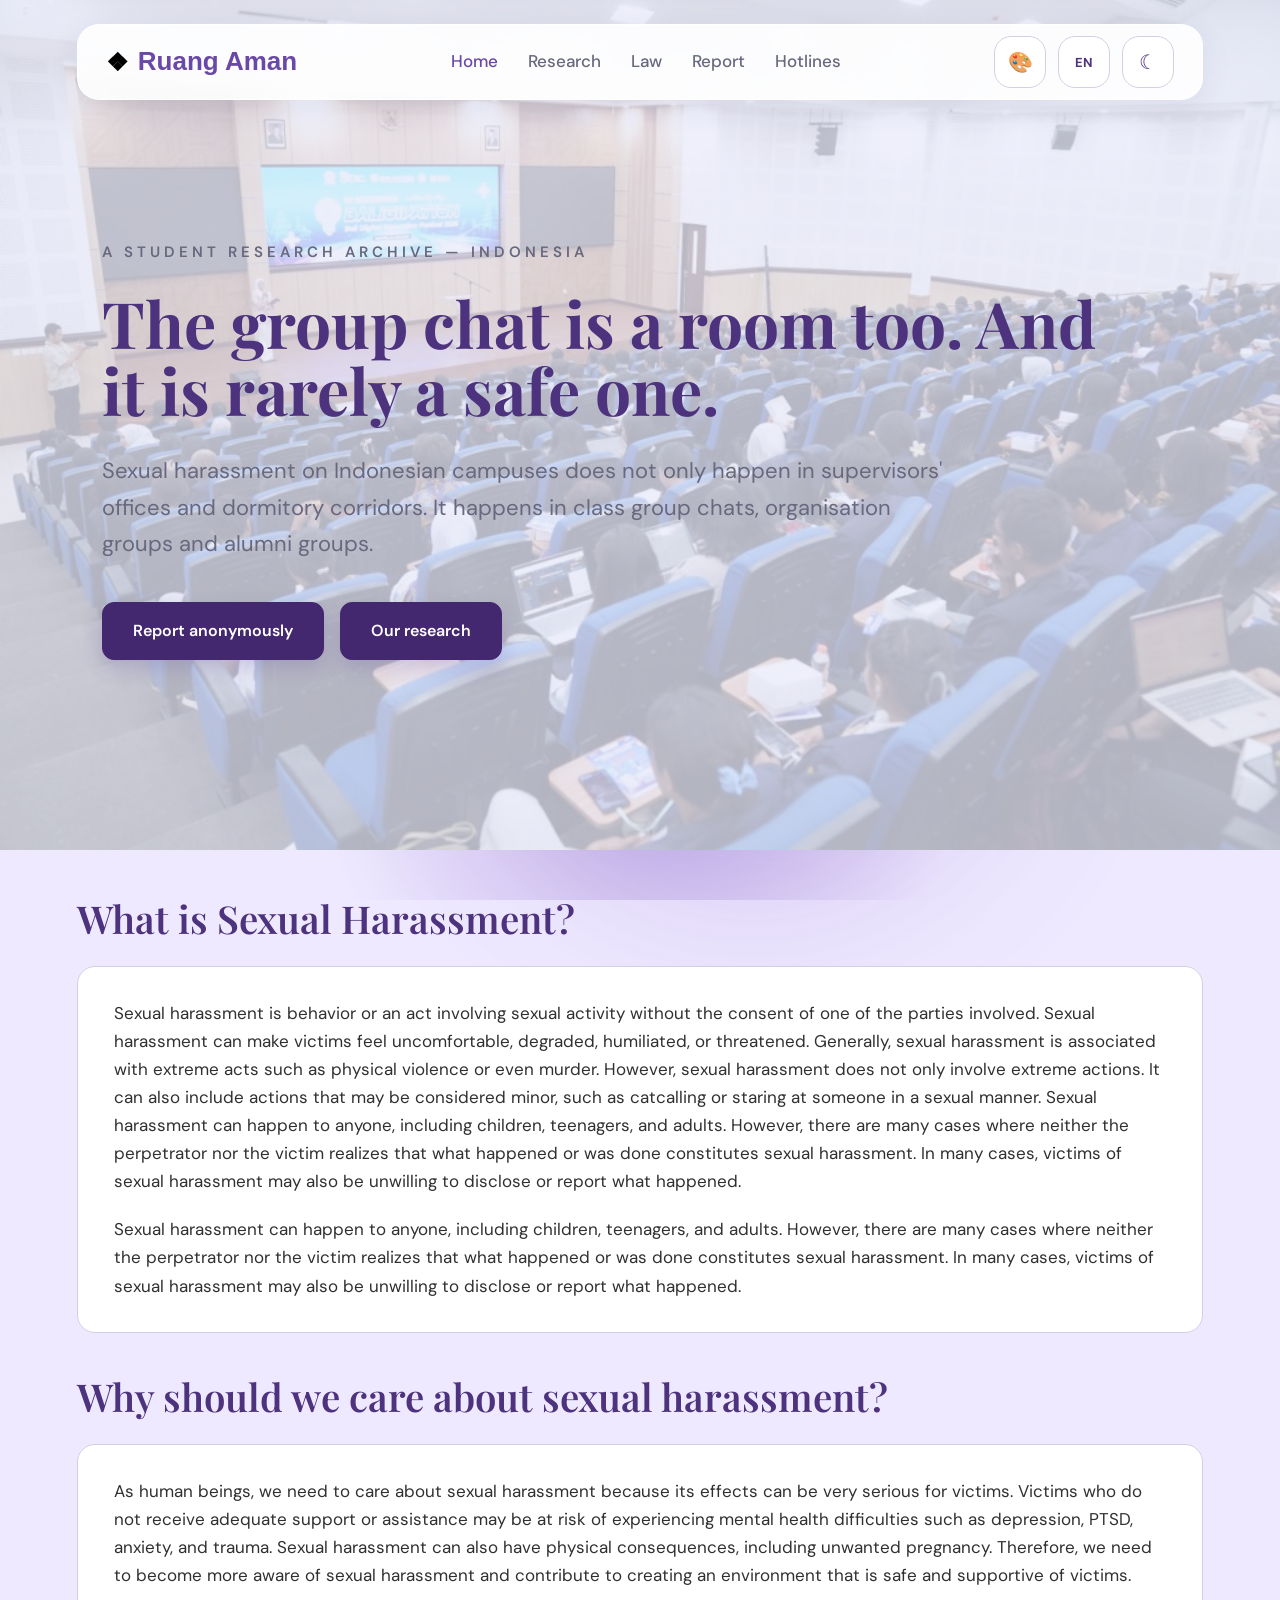
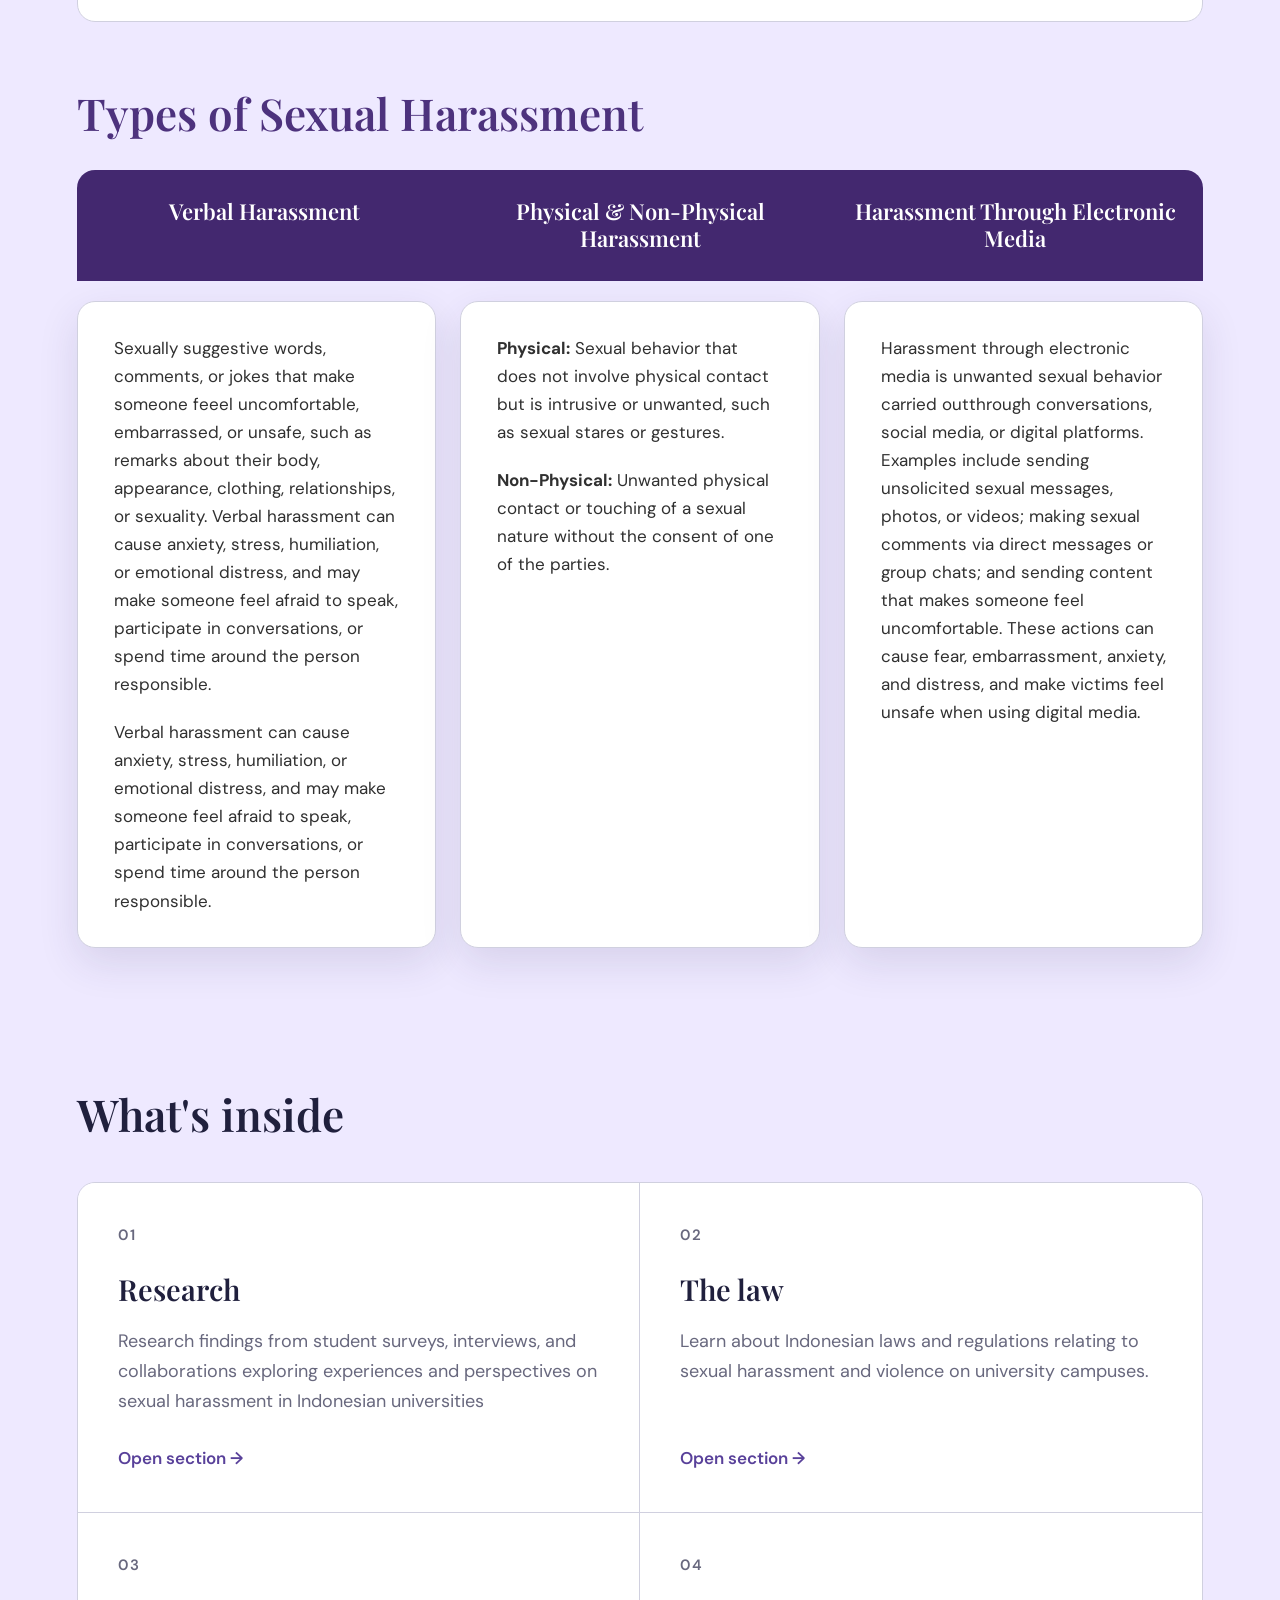
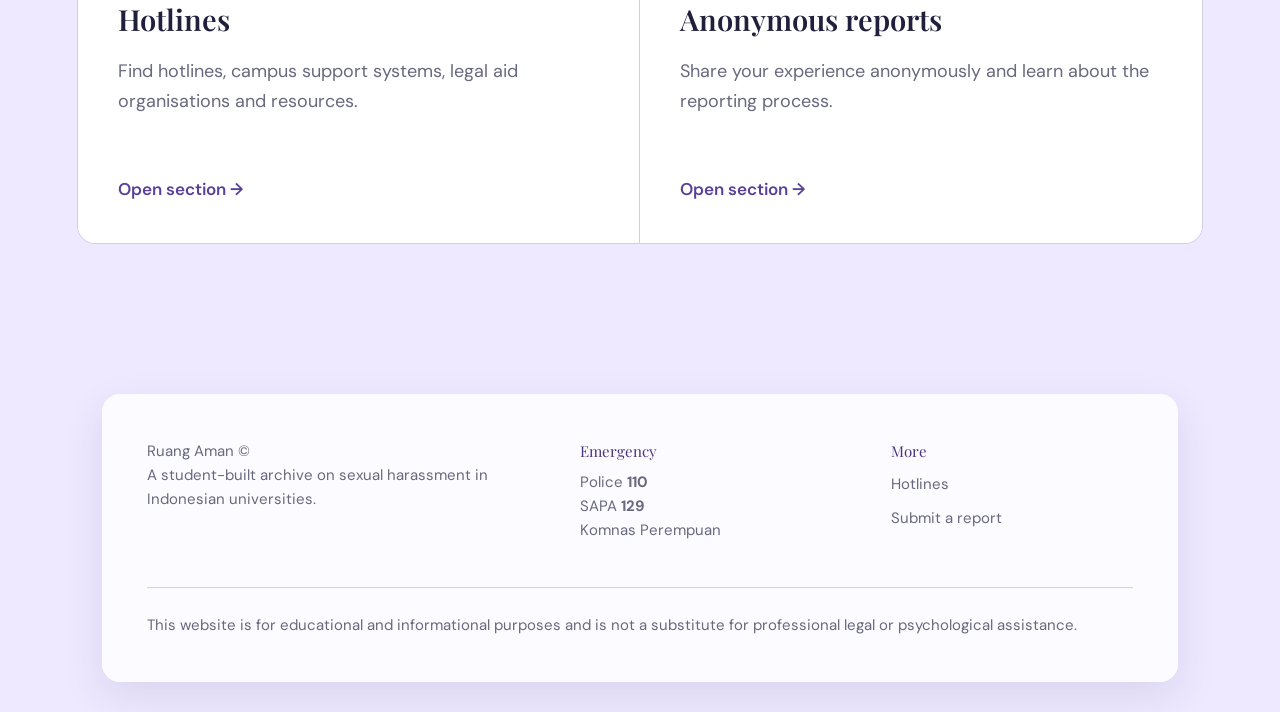
==== index.html @ 81c321ec "add hotlines, remove support, update nav and footer" ====
<!DOCTYPE html>
<html lang="en">

<head>

    <meta charset="UTF-8">

    <meta name="viewport" content="width=device-width, initial-scale=1.0">

    <title>Ruang Aman</title>


    <!-- Google Fonts -->

    <link rel="preconnect"
          href="https://fonts.googleapis.com">

    <link rel="preconnect"
          href="https://fonts.gstatic.com"
          crossorigin>

    <link
        href="https://fonts.googleapis.com/css2?family=DM+Sans:wght@400;500;600;700&family=Playfair+Display:wght@500;600;700&display=swap"
        rel="stylesheet">


    <!-- Main CSS -->

    <link rel="stylesheet" href="style.css">

</head>


<body>


    <!-- =====================================
         BACKGROUND HAZY CIRCLES
    ====================================== -->

    <div class="background-circle circle-one"></div>

    <div class="background-circle circle-two"></div>

    <div class="background-circle circle-three"></div>



    <!-- =====================================
         HEADER
    ====================================== -->

    <header class="site-header">

        <div class="navbar">


            <!-- LOGO -->

            <a href="index.html" class="logo">

                <span class="logo-icon">❖</span>

                <span>Ruang Aman</span>

            </a>



            <!-- NAVIGATION -->

          <nav class="navigation">

             <a href="index.html" class="active" data-i18n="nav.home">
              Home
              </a>

             <a href="research.html" data-i18n="nav.research">
              Research
              </a>

               <a href="law.html" data-i18n="nav.law">
              Law
             </a>

             <a href="report.html" data-i18n="nav.report">
            Report
             </a>

             <a href="hotlines.html" data-i18n="nav.hotlines">
             Hotlines
             </a>

        </nav>



            <!-- NAVIGATION BUTTONS -->

            <div class="nav-actions">


                <!-- COLOUR PALETTE -->

                <div class="palette-container">

                    <button
                        class="icon-button"
                        id="palette-toggle"
                        aria-label="Choose colour">

                        🎨

                    </button>


                    <div
                        class="palette-menu"
                        id="palette-menu">


                        <button
                            class="color-option purple"
                            data-color="purple"
                            aria-label="Purple theme">
                        </button>


                        <button
                            class="color-option green"
                            data-color="green"
                            aria-label="Green theme">
                        </button>


                        <button
                            class="color-option pink"
                            data-color="pink"
                            aria-label="Pink theme">
                        </button>


                        <button
                            class="color-option yellow"
                            data-color="yellow"
                            aria-label="Yellow theme">
                        </button>


                        <button
                            class="color-option blue"
                            data-color="blue"
                            aria-label="Blue theme">
                        </button>


                        <button
                            class="color-option peach"
                            data-color="peach"
                            aria-label="Peach theme">
                        </button>


                    </div>

                </div>

                <!-- LANGUAGE -->
<div class="language-container">

    <button
        class="icon-button"
        id="language-toggle"
        aria-label="Change language"
        title="Change language">
        EN
    </button>

    <div
        class="language-menu"
        id="language-menu">

        <button
            class="language-option"
            data-language="en">
            English
        </button>

        <button
            class="language-option"
            data-language="id">
            Bahasa Indonesia
        </button>

    </div>

</div>

                <!-- DARK MODE -->

                <button
                    class="icon-button"
                    id="theme-toggle"
                    aria-label="Toggle dark mode">

                    ☾

                </button>



                <!-- MOBILE MENU -->

                <button
                    class="icon-button mobile-menu-button"
                    id="menu-toggle"
                    aria-label="Open menu">

                    ☰

                </button>


            </div>


        </div>

    </header>



    <!-- =====================================
         MAIN CONTENT
    ====================================== -->

    <main>



        <!-- =================================
             HERO
        ================================== -->

        <section class="hero">


            <img
                src="assets/hero-hall.jpg"
                alt="University lecture hall"
                class="hero-image"
            >


            <div class="hero-overlay"></div>


            <div class="hero-content">


               <p class="eyebrow" data-i18n="hero.eyebrow">
    A student research archive — Indonesia
</p>

<h1 data-i18n="hero.title">
    The group chat is a room too.
    And it is rarely a safe one.
</h1>

<p class="hero-description" data-i18n="hero.description">
    Sexual harassment on Indonesian campuses does not
    only happen in supervisors' offices and dormitory
    corridors. It happens in class group chats,
    organisation groups and alumni groups.
</p>

<div class="hero-buttons">

    <a
        href="report.html"
        class="button button-primary"
        data-i18n="hero.report">
        Report anonymously
    </a>

    <a
        href="research.html"
        class="button button-secondary"
        data-i18n="hero.research">
        Read the research
    </a>

</div>

            </div>


        </section>



<!-- =================================
     INFO SECTION
================================== -->

<section class="info-section">

    <div class="info-block">

        <h2 data-i18n="info.title.what">What is Sexual Harassment?</h2>

        <div class="info-box">

            <p data-i18n="info.box.what">
                Sexual harassment is behavior or an act involving sexual activity without the consent of one of the parties involved. Sexual harassment can make victims feel uncomfortable, degraded, humiliated, or threatened. Generally, sexual harassment is associated with extreme acts such as physical violence or even murder. However, sexual harassment does not only involve extreme actions. It can also include actions that may be considered minor, such as catcalling or staring at someone in a sexual manner.


            </p>

            <p data-i18n="info.box.what.cont">
               Sexual harassment can happen to anyone, including children, teenagers, and adults. However, there are many cases where neither the perpetrator nor the victim realizes that what happened or was done constitutes sexual harassment. In many cases, victims of sexual harassment may also be unwilling to disclose or report what happened.

            </p>

        </div>

    </div>


    <div class="info-block">

        <h2 data-i18n="info.title.why">Why should we care about sexual harassment?</h2>

        <div class="info-box">

            <p data-i18n="info.box.why">
               As human beings, we need to care about sexual harassment because its effects can be very serious for victims. Victims who do not receive adequate support or assistance may be at risk of experiencing mental health difficulties such as depression, PTSD, anxiety, and trauma. Sexual harassment can also have physical consequences, including unwanted pregnancy. Therefore, we need to become more aware of sexual harassment and contribute to creating an environment that is safe and supportive of victims.

            </p>

        </div>

    </div>

</section>

<!-- =================================
     TYPES OF HARASSMENT
================================== -->

<section class="types-section">

    <h2 data-i18n="types.title">Types of Sexual Harassment</h2>

    <div class="types-header">
        <div class="types-header-item" data-i18n="types.verbal.title">Verbal Harassment</div>
        <div class="types-header-item" data-i18n="types.Physical & Non-physical.title">Physical &amp; Non-Physical Harassment</div>
        <div class="types-header-item" data-i18n="types.electronic.media.title">Harassment Through Electronic Media</div>
    </div>

    <div class="types-grid">

        <div class="info-box">
            <p data-i18n="types.verbal.box">
                Sexually suggestive words, comments, or jokes that make someone feel
                uncomfortable, embarrassed, or unsafe, such as remarks about their body,
                appearance, clothing, relationships, or sexuality.
            </p>
            <p data-i18n="types.verbal.box.cont">
                Verbal harassment can cause anxiety, stress, humiliation, or emotional
                distress, and may make someone feel afraid to speak, participate in
                conversations, or spend time around the person responsible.
            </p>
        </div>

        <div class="info-box">
            <p data-i18n="types.Physical & Non-Physical.box"><strong>Physical:</strong> Sexual behavior that does not involve physical contact but is intrusive or unwanted, such as sexual stares or gestures.</p>
            <p data-i18n="types.Physical & Non-Physical.box"><strong>Non-Physical:</strong> Unwanted physical contact or touching of a sexual nature without the consent of one of the parties.</p>
        </div>

        <div class="info-box">
            <p data-i18n ="types.electronic.media.box">
                Harassment through electronic media is unwanted sexual behavior carried out
                through conversations, social media, or digital platforms. Examples
                include sending unsolicited sexual messages, photos, or videos; making
                sexual comments via direct messages or group chats; and sending content
                that makes someone feel uncomfortable. These actions can cause fear,
                embarrassment, anxiety, and distress, and make victims feel unsafe when
                using digital media.
            </p>
        </div>

    </div>

</section>



<!-- =================================
     WHAT'S INSIDE
================================== -->

<section class="whats-inside">

    <h2 data-i18n="inside.title">
        What's inside
    </h2>

    <div class="inside-grid">

        <!-- CARD 01 -->
        <a href="research.html" class="inside-card">
            <span class="card-number">01</span>
            <h3 data-i18n="inside.research.title">Research</h3>
            <p data-i18n="inside.research.description">
               Research findings from student surveys, interviews, and collaborations exploring experiences and perspectives on sexual harassment in Indonesian universities
            </p>
            <span class="card-link" data-i18n="inside.open">Open section →</span>
        </a>

        <!-- CARD 02 -->
        <a href="law.html" class="inside-card">
            <span class="card-number">02</span>
            <h3 data-i18n="inside.law.title">The law</h3>
            <p data-i18n="inside.law.description">
                Learn about Indonesian laws and regulations
                relating to sexual harassment and violence
                on university campuses.
            </p>
            <span class="card-link" data-i18n="inside.open">Open section →</span>
        </a>

        <!-- CARD 03 -->
        <a href="hotlines.html" class="inside-card">
            <span class="card-number">03</span>
            <h3 data-i18n="inside.hotlines.title">Hotlines</h3>
            <p data-i18n="inside.hotlines.description">
                Find hotlines, campus support systems,
                legal aid organisations and resources.
            </p>
            <span class="card-link" data-i18n="inside.open">Open section →</span>
        </a>

        <!-- CARD 04 -->
        <a href="report.html" class="inside-card">
            <span class="card-number">04</span>
            <h3 data-i18n="inside.report.title">Anonymous reports</h3>
            <p data-i18n="inside.report.description">
                Share your experience anonymously and
                learn about the reporting process.
            </p>
            <span class="card-link" data-i18n="inside.open">Open section →</span>
        </a>

    </div>

</section>


    </main>



    <!-- =====================================
         FOOTER
    ====================================== -->

   <footer class="site-footer">

    <div class="footer-content">

        <div class="footer-about">

            <p class="footer-logo">
                Ruang Aman ©
            </p>

            <p data-i18n="footer.description">
                A student-built archive on sexual harassment
                in Indonesian universities.
            </p>

        </div>


        <div class="footer-emergency">

            <p
                class="footer-heading"
                data-i18n="footer.emergency">
                Emergency
            </p>

            <p>
                <span data-i18n="footer.police">
                    Police
                </span>
                <strong>110</strong><br>

                SAPA <strong>129</strong><br>

                Komnas Perempuan
            </p>

        </div>


        <div class="footer-links">

            <p
                class="footer-heading"
                data-i18n="footer.more">
                More
            </p>

            <a
                href="hotlines.html"
                data-i18n="footer.hotlines">
                Hotlines
            </a>

            <a
                href="report.html"
                data-i18n="footer.report">
                Submit a report
            </a>

        </div>

    </div>


    <p
        class="footer-note"
        data-i18n="footer.note">

        This website is for educational and informational
        purposes and is not a substitute for professional
        legal or psychological assistance.

    </p>

</footer>



    <!-- JAVASCRIPT -->

    <script src="script.js"></script>


</body>

</html>
---- style.css ----
/* =========================================================
   RUANG AMAN — COMPLETE WEBSITE CSS
   LIGHT / DARK MODE + LANGUAGE SWITCHER
========================================================= */


/* =========================================================
   1. RESET
========================================================= */

* {
    margin: 0;
    padding: 0;
    box-sizing: border-box;
}

html {
    scroll-behavior: smooth;
    min-height: 100%;
}

body {

    min-height: 100vh;
    margin: 0;

    font-family: "DM Sans", sans-serif;
    line-height: 1.6;

    background: var(--page-background);
    color: var(--text-color);

    overflow-x: hidden;

    transition:
        background-color 0.5s ease,
        color 0.5s ease;
}

a {

    color: inherit;
    text-decoration: none;
}

button {
    font-family: inherit;
}


/* =========================================================
   2. LIGHT THEME
========================================================= */




:root {

    --page-background: #f3efff;
    --section-background: #f6f3ff;

    --text-color: #30303a;
    --text-main: #20203d;
    --text-secondary: #68687e;

    --heading-color: #20203d;

    --accent: #6948a8;
    --accent-dark: #503680;

    --circle-color: rgba(157, 117, 230, 0.28);

    --card-background: rgba(255, 255, 255, 0.82);
    --card-border: #d5cee5;

    --navbar-background: rgba(255, 255, 255, 0.90);

    --hero-background: #e9eafa;
    --hero-overlay-rgb: 244, 244, 255;

    --input-background: rgba(255, 255, 255, 0.80);
    --input-border: #d1cfdd;

    --footer-background: rgba(255, 255, 255, 0.82);

    /* What's Inside */
       --inside-background: transparent;
    --inside-card-background: #ffffff;
    --inside-border: #d0d0df;
    --inside-heading: #20203d;
    --inside-text: #303030;
    --inside-number: #66667b;

    --type-header-bg: var(--accent-dark);
    --type-header-text: #ffffff;
}


/* =========================================================
   3. DARK THEME
========================================================= */

html.dark,
body.dark-mode {

    --page-background: #17121f;
    --section-background: #19151f;

    --text-color: #ddd7e6;
    --text-main: #f2edfa;
    --text-secondary: #b9b0c5;

    --heading-color: #f2edfa;

    --accent: #b18de8;
    --accent-dark: #8d6bc5;

    --circle-color: rgba(126, 82, 190, 0.22);

    --card-background: rgba(35, 29, 45, 0.90);
    --card-border: #40364d;

    --navbar-background: rgba(31, 26, 40, 0.94);

    --hero-background: #17121f;
    --hero-overlay-rgb: 23, 18, 31;

    --input-background: rgba(25, 20, 32, 0.90);
    --input-border: #4a4055;

    --footer-background: rgba(30, 25, 40, 0.90);

     /* What's Inside */
       --inside-background: transparent;
    --inside-card-background: #1e1927;
    --inside-border: rgba(255, 255, 255, 0.13);
    --inside-heading: #f2edfa;
    --inside-text: #c3bbcd;
    --inside-number: #a9a1b3;

    --type-header-bg: var(--accent);
    --type-header-text: #20203d;
}



/* =========================================================
   4. GLOBAL BACKGROUND
========================================================= */

body::before {

    content: "";

    position: fixed;

    inset: 0;

    width: 100vw;
    height: 100vh;

    pointer-events: none;

    z-index: -10;

    background:

        radial-gradient(
            circle at 15% 20%,
            var(--circle-color),
            transparent 30%
        ),

        radial-gradient(
            circle at 85% 25%,
            var(--circle-color),
            transparent 30%
        ),

        radial-gradient(
            circle at 50% 85%,
            var(--circle-color),
            transparent 32%
        );

    background-color: var(--page-background);

    transition:
        background-color 0.5s ease;
}




body::after {

    content: "";

    position: fixed;

    width: 520px;
    height: 520px;

    right: -180px;
    top: 15%;

    border-radius: 50%;

    background: var(--circle-color);

    filter: blur(110px);

    opacity: 0.70;

    pointer-events: none;

    z-index: -5;



    animation:
        circleMoveTwo 28s ease-in-out infinite alternate;
}




.background-circle {

    position: fixed;

    width: 480px;
    height: 480px;

    border-radius: 50%;

    background: var(--circle-color);

    filter: blur(100px);

    opacity: 0.75;

    pointer-events: none;

    z-index: -5;
}


.circle-three {

    top: 45%;
    left: 40%;

    animation:
        circleMoveThree 32s ease-in-out infinite alternate;
}


/* =========================================================
   5. BACKGROUND ANIMATIONS
========================================================= */




@keyframes circleMoveTwo {

    0% {
        transform: translate(0, 0);
    }

    25% {
        transform: translate(-180px, 120px);
    }

    50% {
        transform: translate(-350px, -80px);
    }

    75% {
        transform: translate(-150px, -250px);
    }

    100% {
        transform: translate(50px, -100px);
    }
}


@keyframes circleMoveThree {

    0% {
        transform: translate(0, 0);
    }

    25% {
        transform: translate(200px, -130px);
    }

    50% {
        transform: translate(-150px, -250px);
    }

    75% {
        transform: translate(-300px, 100px);
    }

    100% {
        transform: translate(100px, 250px);
    }
}


/* =========================================================
   6. HEADER
========================================================= */

.site-header {

    position: absolute;

    top: 0;
    left: 0;
    right: 0;

    z-index: 100;

    padding: 24px 6%;
}


/* =========================================================
   7. NAVBAR
========================================================= */

.navbar {

    width: 100%;
    max-width: 1440px;

    min-height: 76px;

    margin: 0 auto;

    padding: 0 28px;

    display: flex;
    align-items: center;
    justify-content: space-between;

    border: 1px solid rgba(255, 255, 255, 0.85);

    border-radius: 22px;

    background: var(--navbar-background);

    backdrop-filter: blur(15px);

    box-shadow:
        0 8px 30px rgba(60, 50, 100, 0.08);

    transition:
        background-color 0.5s ease,
        border-color 0.5s ease,
        box-shadow 0.5s ease;
}





/* =========================================================
   8. LOGO
========================================================= */

.logo {

    display: flex;
    align-items: center;

    gap: 10px;

    color: var(--accent);

    font-family: Arial, serif;

    font-size: 26px;
    font-weight: 700;

    transition:
        color 0.4s ease;
}



.logo-icon {

    color: #000000;
    font-family: Arial, sans-serif;

    font-size: 25px;
}

html.dark .logo-icon,
body.dark-mode .logo-icon {
    color: #ffffff;
}


/* =========================================================
   9. NAVIGATION
========================================================= */

.navigation {

    display: flex;
    align-items: center;

    gap: 30px;
}


.navigation a {

    color: var(--text-secondary);

    font-size: 17px;
    font-weight: 500;

    transition:
        color 0.2s ease;
}

.navigation a:hover,
.navigation a.active {

    color: var(--accent);
}


/* =========================================================
   10. NAVIGATION ACTIONS
========================================================= */

.nav-actions {

    display: flex;
    align-items: center;

    gap: 12px;
}


.icon-button {

    width: 52px;
    height: 52px;

    display: flex;
    align-items: center;
    justify-content: center;

    border: 1px solid var(--card-border);

    border-radius: 17px;

    background: var(--card-background);

    color: var(--heading-color);

    font-size: 20px;

    cursor: pointer;

    transition:
        background-color 0.3s ease,
        color 0.3s ease,
        border-color 0.3s ease,
        transform 0.2s ease;
}


.icon-button:hover {

    transform: translateY(-2px);
}


html.dark .icon-button,
body.dark-mode .icon-button {

    background:
        rgba(255, 255, 255, 0.08);

    color: #ffffff;

    border-color:
        rgba(255, 255, 255, 0.12);
}


/* =========================================================
   11. MOBILE MENU
========================================================= */

.mobile-menu-button {
    display: none;
}


/* =========================================================
   12. HERO
========================================================= */

.hero {

    position: relative;

    min-height: 850px;

    display: flex;
    align-items: center;

    overflow: hidden;

    padding: 150px 8% 100px;

    background: var(--hero-background);

    transition:
        background-color 0.5s ease;
}




.hero-image {

    position: absolute;

    inset: 0;

    width: 100%;
    height: 100%;

    object-fit: cover;

    z-index: 0;

    opacity: 0.23;
}




.hero-overlay {

    position: absolute;

    inset: 0;

    z-index: 1;

    background:
        linear-gradient(
            90deg,
            rgba(var(--hero-overlay-rgb), 0.97) 0%,
            rgba(var(--hero-overlay-rgb), 0.93) 35%,
            rgba(var(--hero-overlay-rgb), 0.70) 70%,
            rgba(var(--hero-overlay-rgb), 0.55) 100%
        );
}





.hero-content {

    position: relative;

    z-index: 2;

    width: 100%;
    max-width: 1250px;

    margin: 0 auto;
}





.eyebrow {

    margin-bottom: 25px;

    color: var(--text-secondary);

    font-size: 15px;
    font-weight: 600;

    letter-spacing: 4px;

    text-transform: uppercase;
}





.hero h1 {

    max-width: 1000px;

    margin: 0 0 30px;

    color: var(--heading-color);

    font-family: "Playfair Display", serif;

    font-size: clamp(55px, 5vw, 82px);

    line-height: 1.05;

    font-weight: 700;
}





.hero-description {

    max-width: 850px;

    margin-bottom: 40px;

    color: var(--text-secondary);

    font-size: 22px;

    line-height: 1.65;
}


/* =========================================================
   13. BUTTONS
========================================================= */

.hero-buttons {

    display: flex;

    gap: 16px;

    flex-wrap: wrap;
}


.button {

    display: inline-flex;

    align-items: center;
    justify-content: center;

    min-height: 58px;

    padding: 0 30px;

    border-radius: 12px;

    font-size: 16px;
    font-weight: 600;




    transition:
        transform 0.2s ease,
        box-shadow 0.2s ease,
        background-color 0.3s ease,
        color 0.3s ease,
        border-color 0.3s ease;
}


.button:hover {

    transform: translateY(-2px);
}





.button-primary {

    background: var(--accent-dark);

    color: #ffffff;

    border: 1px solid var(--accent-dark);

    box-shadow:
        0 8px 20px rgba(85, 60, 150, 0.20);
}


.button-primary:hover {

    background: var(--accent);

    color: #ffffff;
}

html.dark .button-primary,
body.dark-mode .button-primary {

    background: var(--accent-dark);

    color: #ffffff;

    border-color: var(--accent-dark);
}


html.dark .button-primary:hover,
body.dark-mode .button-primary:hover {

    background: var(--accent);

    color: #322d2d;
}



.button-secondary {

     background: var(--accent-dark);

    color: #ffffff;

    border: 1px solid var(--accent-dark);

    box-shadow:
        0 8px 20px rgba(85, 60, 150, 0.20);
}


.button-secondary:hover {

    background: var(--accent);

    color: #ffffff;
}


html.dark .button-secondary,
body.dark-mode .button-secondary {

    background: var(--accent-dark);

    color: #ffffff;

    border-color: var(--accent-dark);
}


html.dark .button-secondary:hover,
body.dark-mode .button-secondary:hover {

    background: var(--accent);

    color: #322d2d;
}


/* =========================================================
   TYPES OF HARASSMENT SECTION
========================================================= */

.types-section {
    width: 100%;
    max-width: 1585px;
    margin: 0 auto;

    padding: 20px 6% 70px;
}

.types-section h2 {
    margin: 0 0 30px;

    color: var(--heading-color);

    font-family: "Playfair Display", serif;
    font-size: 44px;
    line-height: 1.2;
    font-weight: 600;
}

.types-header {
    display: grid;
    grid-template-columns: repeat(3, 1fr);

    background: var(--type-header-bg);

    border-radius: 18px 18px 0 0;

    overflow: hidden;

    transition: background-color 0.4s ease;
}

.types-header-item {
    padding: 28px 24px;

    color: var(--type-header-text);

    font-family: "Playfair Display", serif;
    font-size: 22px;
    line-height: 1.25;
    font-weight: 600;
    text-align: center;

    transition: color 0.4s ease;
}

.types-grid {
    display: grid;
    grid-template-columns: repeat(3, 1fr);
    gap: 24px;

    margin-top: 20px;
}

.types-grid .info-box {
    box-shadow:
        0 15px 40px rgba(50, 40, 90, 0.12);
}

.types-grid .info-box p {
    text-align: left;
}


/* ---------- TYPES SECTION TABLET ---------- */

@media (max-width: 900px) {

    .types-section {
        padding: 15px 5% 55px;
    }

    .types-section h2 {
        font-size: 34px;
        margin-bottom: 22px;
    }

    .types-header-item {
        padding: 22px 16px;
        font-size: 18px;
    }
}


/* ---------- TYPES SECTION MOBILE ---------- */

@media (max-width: 650px) {

    .types-section {
        padding: 10px 6% 45px;
    }

    .types-section h2 {
        font-size: 28px;
    }

    /* Stack everything into one column */
    .types-header {
        grid-template-columns: 1fr;
        border-radius: 18px;
    }

    .types-grid {
        grid-template-columns: 1fr;
        margin-top: 16px;
        gap: 18px;
    }
}


/* =========================================================
   INFO SECTION
========================================================= */

    .info-section {
        padding: 45px 6%;
        gap: 35px;
    }

.info-block h2 {
    width: 100%;
    margin: 0 0 25px;

    color: var(--heading-color);

    font-family: "Playfair Display", serif;
    font-size: clamp(30px, 3vw, 42px);
    line-height: 1.2;
    font-weight: 600;

    text-align: left;
}

.info-block + .info-block {
    margin-top: 40px;
}

.info-box {
    background: var(--inside-card-background);

    border: 1px solid var(--inside-border);
    border-radius: 18px;

    padding: 32px 36px;
}

.info-box p {
    margin: 0 0 20px;

    color: var(--inside-text);

    font-family: "DM Sans", sans-serif;
    font-size: 17px;
    line-height: 1.65;
}

.info-box p:last-child {
    margin-bottom: 0;
}


/* ---------- INFO SECTION TABLET ---------- */

@media (max-width: 900px) {

    .info-section {
        padding: 55px 5%;
        gap: 45px;
    }

    .info-block h2 {
        font-size: 30px;
    }

    .info-block + .info-block {
    margin-top: 40px;
}

    .info-box {
        padding: 26px 28px;
    }

    .info-box p {
        font-size: 16px;
    }
}


/* ---------- INFO SECTION MOBILE ---------- */

@media (max-width: 650px) {

   .info-section {
    width: 100%;

    padding: 70px 6%;

    display: flex;
    flex-direction: column;
    gap: 55px;
}

    .info-block h2 {
        font-size: 27px;
        padding-top: 18px;
    }

    .info-block + .info-block {
    margin-top: 40px;
}
    .info-box {
        padding: 22px 24px;
        border-radius: 14px;
    }
}




/* =========================================================
   WHAT'S INSIDE SECTION
========================================================= */

.whats-inside {
    width: 100%;
    padding: 70px 6% 100px;
}



/* =========================================================
   SECTION TITLE
========================================================= */

.whats-inside h2 {
    width: 100%;
    max-width: 1585px;

    margin: 0 auto 42px;

    color: #20203d;

    font-family: "Playfair Display", serif;

    font-size: 44px;
    line-height: 1.2;
    font-weight: 600;
}


/* =========================================================
   MAIN 2 × 2 GRID
========================================================= */

.inside-grid {
    width: 100%;
    max-width: 1585px;

    margin: 0 auto;

    display: grid;

    grid-template-columns: repeat(2, 1fr);
    grid-template-rows: repeat(2, 1fr);

    overflow: hidden;

   background: transparent;

    border: 1px solid var(--inside-border);

    border-radius: 18px;

    box-shadow: none;

    transition:
        background-color 0.5s ease,
        border-color 0.5s ease;
}


/* =========================================================
   INDIVIDUAL CARDS
========================================================= */

.inside-card {
    min-height: 330px;

    padding: 40px;

    display: flex;
    flex-direction: column;
    align-items: flex-start;

   background: var(--inside-card-background);
    border-right: 1px solid var(--inside-border);
    border-bottom: 1px solid var(--inside-border);

    cursor: pointer;

    transition:
        background-color 0.3s ease,
        transform 0.25s ease;
}


/* =========================================================
   REMOVE INTERNAL BORDERS
========================================================= */

/* Right column */
.inside-card:nth-child(2),
.inside-card:nth-child(4) {
    border-right: none;
}

/* Bottom row */
.inside-card:nth-child(3),
.inside-card:nth-child(4) {
    border-bottom: none;
}


/* =========================================================
   CARD HOVER
========================================================= */

.inside-card:hover {
    background: var(--inside-card-background);
    filter: brightness(0.97);
    transform: none;
}


/* =========================================================
   CARD NUMBER
========================================================= */

.inside-card .card-number,
.inside-card .number {
    margin: 0 0 25px;

    color: #68687e;

    font-family: "DM Sans", sans-serif;

    font-size: 15px;
    font-weight: 600;

    letter-spacing: 2px;
}


/* =========================================================
   CARD TITLE
========================================================= */

.inside-card h3 {
    margin: 0 0 20px;

    color: #20203d;

    font-family: "Playfair Display", serif;

    font-size: 29px;

    line-height: 1.2;

    font-weight: 600;
}


/* =========================================================
   CARD DESCRIPTION
========================================================= */

.inside-card p {
    max-width: 850px;

    margin: 0 0 28px;

    color: #68687e;

    font-family: "DM Sans", sans-serif;

    font-size: 18px;

    line-height: 1.65;
}


/* =========================================================
   CARD LINK
========================================================= */

.inside-card a,
.inside-card .card-link {
    margin-top: auto;

    color: #59419a;

    font-family: "DM Sans", sans-serif;

    font-size: 17px;

    font-weight: 600;

    text-decoration: none;

    transition:
        color 0.2s ease,
        transform 0.2s ease;
}


.inside-card a:hover,
.inside-card .card-link:hover {
    color: #3f2d73;

    text-decoration: none;

    transform: translateX(3px);
}


/* =========================================================
   DARK MODE
========================================================= */




html.dark .whats-inside h2,
body.dark-mode .whats-inside h2 {
    color: #f2edfa;
}


html.dark .inside-grid,
body.dark-mode .inside-grid {
 
    border-color: #40364d;
}


html.dark .inside-card,
body.dark-mode .inside-card {
  
    filter: brightness(1.15);
}


html.dark .inside-card:hover,
body.dark-mode .inside-card:hover {
    background: #292231;
}


html.dark .inside-card .card-number,
html.dark .inside-card .number,
body.dark-mode .inside-card .card-number,
body.dark-mode .inside-card .number {
    color: #a9a1b3;
}


html.dark .inside-card h3,
body.dark-mode .inside-card h3 {
    color: #f2edfa;
}


html.dark .inside-card p,
body.dark-mode .inside-card p {
    color: #c3bbcd;
}


html.dark .inside-card a,
html.dark .inside-card .card-link,
body.dark-mode .inside-card a,
body.dark-mode .inside-card .card-link {
    color: #b18de8;
}


html.dark .inside-card a:hover,
html.dark .inside-card .card-link:hover,
body.dark-mode .inside-card a:hover,
body.dark-mode .inside-card .card-link:hover {
    color: #c9aff4;
}


/* =========================================================
   TABLET
========================================================= */

@media (max-width: 900px) {

    .whats-inside {
        padding: 60px 5% 80px;
    }

    .whats-inside h2 {
        font-size: 38px;

        margin-bottom: 32px;
    }

    .inside-card {
        min-height: 300px;

        padding: 32px;
    }

    .inside-card h3 {
        font-size: 26px;
    }

    .inside-card p {
        font-size: 16px;
    }
}


/* =========================================================
   MOBILE
========================================================= */

@media (max-width: 650px) {

    .whats-inside {
        padding: 50px 6% 70px;
    }

    .whats-inside h2 {
        font-size: 34px;

        margin-bottom: 25px;
    }


    /* Change from 2 × 2 to one column */
    .inside-grid {
        grid-template-columns: 1fr;

        grid-template-rows: auto;

        border-radius: 15px;
    }


    .inside-card {
        min-height: 260px;

        padding: 28px;
    }


    /* Reset borders first */
    .inside-card:nth-child(1),
    .inside-card:nth-child(2),
    .inside-card:nth-child(3),
    .inside-card:nth-child(4) {
        border-right: none;

        border-bottom: 1px solid #d0d0df;
    }


    /* Last card has no bottom border */
    .inside-card:nth-child(4) {
        border-bottom: none;
    }


    .inside-card h3 {
        font-size: 25px;
    }


    .inside-card p {
        font-size: 16px;

        line-height: 1.6;
    }


    /* Dark mobile borders */
    html.dark .inside-card,
    body.dark-mode .inside-card {
        border-color: #40364d;
    }
}
/* =========================================================
   23. FOOTER
========================================================= */

.site-footer {



    width: calc(100% - 16%);

    max-width: 1250px;

    margin: 50px auto 30px;

    padding: 45px;



    border-radius: 18px;

    background: var(--footer-background);

    color: var(--text-color);

    box-shadow:
        0 15px 40px rgba(50, 50, 90, 0.10);


}


.footer-content {

    display: grid;

    grid-template-columns:
        1.5fr 1fr 1fr;

    gap: 70px;
}


.site-footer h3,
.site-footer h4,
.site-footer .footer-heading {

    margin-bottom: 7px;

    color: var(--heading-color);

    font-family: "Playfair Display", serif;
}


.site-footer p,
.site-footer a {

    color: var(--text-secondary);

    font-size: 15px;

    line-height: 1.6;
}


.site-footer a {

    display: block;



    margin-bottom: 8px;
}


.site-footer a:hover {

    color: var(--accent);
}


.footer-links {

    display: flex;

    flex-direction: column;

    gap: 2px;
}


.footer-note {

    margin-top: 45px;

    padding-top: 25px;

    border-top: 1px solid var(--card-border);

    color: var(--text-secondary);

    font-size: 13px;

    line-height: 1.5;
}


/* =========================================================
   24. REPORT PAGE
========================================================= */

.report-page {

    min-height: 100vh;

    background: transparent;

    color: var(--text-color);
}


.report-section {

    min-height: 100vh;

    padding: 170px 6% 100px;

    background: transparent;
}


.report-container {

    max-width: 1250px;

    margin: 0 auto;

    display: grid;

    grid-template-columns:
        minmax(0, 1.55fr)
        minmax(320px, 0.85fr);

    gap: 55px;
}


/* =========================================================
   25. REPORT FORM AREA
========================================================= */

.report-form-area h1 {

    margin-bottom: 15px;

    color: var(--heading-color);

    font-family: "Playfair Display", serif;

    font-size: clamp(42px, 5vw, 65px);

    line-height: 1.05;
}


.report-introduction {

    max-width: 700px;

    margin-bottom: 35px;

    color: var(--text-secondary);

    font-size: 18px;

    line-height: 1.6;
}


/* =========================================================
   26. REPORT FORM
========================================================= */

.report-form {

    padding: 38px;

    background: var(--card-background);

    color: var(--text-color);

    border: 1px solid var(--card-border);

    border-radius: 18px;

    box-shadow:
        0 15px 45px rgba(50, 40, 90, 0.08);

    backdrop-filter: blur(12px);


}


.report-form h1,
.report-form h2,
.report-form h3,
.report-form label {

    color: var(--heading-color);
}


.report-form p {

    color: var(--text-secondary);
}


/* =========================================================
   27. FORM GROUP
========================================================= */

.form-group {

    margin-bottom: 27px;
}


.form-group > label {

    display: flex;

    align-items: center;

    gap: 8px;

    margin-bottom: 9px;

    color: var(--heading-color);

    font-size: 15px;

    font-weight: 600;
}


.required {

    color: #d22b2b;
}


.optional {

    color: var(--text-secondary);

    font-size: 11px;

    font-weight: 400;
}


/* =========================================================
   28. INPUTS
========================================================= */

.form-group input[type="text"],
.form-group input[type="date"],
.form-group select,
.form-group textarea {

    width: 100%;

    padding: 14px 15px;

    border: 1px solid var(--input-border);

    border-radius: 9px;

    outline: none;

    background: var(--input-background);

    color: var(--text-main);

    font-family: "DM Sans", sans-serif;

    font-size: 14px;


}


.form-group textarea {



    min-height: 170px;

    resize: vertical;
}


.form-group input:focus,
.form-group select:focus,
.form-group textarea:focus {

    border-color: var(--accent);

    box-shadow:
        0 0 0 3px rgba(105, 72, 168, 0.12);
}


.form-group input::placeholder,
.form-group textarea::placeholder {

    color: var(--text-secondary);
}


/* =========================================================
   29. CHARACTER COUNT
========================================================= */

.character-count {



    margin-top: 5px;

    text-align: right;

    color: var(--text-secondary);

    font-size: 11px;
}


/* =========================================================
   30. FILE UPLOAD
========================================================= */

.hidden-file {

    display: none;
}


.file-upload {

    display: flex;

    align-items: center;

    gap: 13px;

    padding: 16px;

    border: 1px dashed var(--card-border);

    border-radius: 10px;

    background: var(--input-background);

    cursor: pointer;


}


.file-upload:hover {



    border-color: var(--accent);

    background:
        color-mix(
            in srgb,
            var(--input-background) 80%,
            var(--accent) 20%
        );
}


.upload-icon {

    font-size: 25px;

    color: var(--accent);
}


.file-upload strong {

    display: block;

    color: var(--heading-color);

    font-size: 14px;
}


.file-upload small {

    display: block;

    margin-top: 3px;

    color: var(--text-secondary);

    font-size: 11px;
}


.file-name {

    margin-top: 8px;

    color: var(--accent);

    font-size: 12px;
}


/* =========================================================
   31. RADIO OPTIONS
========================================================= */

.radio-option {

    display: flex;

    align-items: flex-start;

    gap: 11px;

    margin-bottom: 15px;

    cursor: pointer;
}


.radio-option input {

    margin-top: 4px;

    accent-color: var(--accent);
}


.radio-option strong {

    display: block;

    color: var(--heading-color);

    font-size: 14px;
}


.radio-option small {

    display: block;

    max-width: 600px;

    margin-top: 3px;

    color: var(--text-secondary);

    font-size: 11px;

    line-height: 1.5;
}




.privacy-small {

    margin-top: 7px;

    color: var(--text-secondary);

    font-size: 11px;
}


/* =========================================================
   32. REPORT SUBMIT
========================================================= */

.report-submit {

    width: auto;

    padding: 14px 25px;

    border: none;

    border-radius: 9px;

    background: var(--accent-dark);

    color: #ffffff;



    font-size: 14px;

    font-weight: 600;

    cursor: pointer;

    box-shadow:
        0 7px 18px rgba(80, 55, 145, 0.18);


}


.report-submit:hover {



    background: var(--accent);

    transform: translateY(-2px);
}


.privacy-message {

    margin-top: 18px;

    color: var(--text-secondary);

    font-size: 11px;

    line-height: 1.5;
}


/* =========================================================
   33. REPORT WALL
========================================================= */

.report-wall {

    position: relative;



    padding-left: 35px;

    border-left: 1px solid var(--card-border);
}


.wall-heading {

    margin-bottom: 25px;
}


.wall-heading h2 {

    margin-bottom: 5px;

    color: var(--heading-color);

    font-family: "Playfair Display", serif;

    font-size: 25px;
}


.wall-heading h2 span {

    font-family: "DM Sans", sans-serif;

    font-size: 14px;

    font-weight: 500;
}


.wall-heading p {

    color: var(--text-secondary);

    font-size: 13px;
}




.reports-list {

    display: flex;

    flex-direction: column;

    gap: 16px;
}


/* =========================================================
   34. REPORT CARDS
========================================================= */

.report-card {

    position: relative;

    padding: 23px;

    background: var(--card-background);

    border: 1px solid var(--card-border);

    border-radius: 14px;

    box-shadow:
        0 8px 25px rgba(50, 40, 90, 0.07);

    animation:
        reportFadeIn 0.7s ease both;


}


@keyframes reportFadeIn {

    from {

        opacity: 0;

        transform:
            translateY(15px);
    }

    to {

        opacity: 1;

        transform:
            translateY(0);
    }
}


/* =========================================================
   35. DELETE BUTTON
========================================================= */

.delete-report-button {

    position: absolute;

    top: 13px;
    right: 13px;

    width: 30px;
    height: 30px;

    display: flex;

    align-items: center;
    justify-content: center;

    border: none;

    border-radius: 7px;

    background: transparent;

    color: var(--text-secondary);

    font-size: 15px;

    opacity: 0;

    cursor: pointer;


}


.report-card:hover .delete-report-button {

    opacity: 1;
}


.delete-report-button:hover {

    background: #fff0f0;

    color: #d32f2f;
}


/* =========================================================
   36. REPORT INFORMATION
========================================================= */

.report-university {

    padding-right: 35px;

    margin-bottom: 3px;

    color: var(--accent);

    font-size: 16px;

    font-weight: 700;
}


.report-city,
.report-date {

    margin-bottom: 2px;

    color: var(--text-secondary);

    font-size: 12px;
}


.report-incident {

    margin-top: 14px;

    margin-bottom: 8px;

    color: #c92b2b;

    font-size: 15px;

    font-weight: 700;
}


.report-experience {

    margin: 0;

    color: var(--text-color);

    font-size: 13px;

    line-height: 1.65;

    white-space: pre-wrap;

    overflow-wrap: anywhere;
}


/* =========================================================
   37. REPORT FILE
========================================================= */

.report-file {

    display: inline-flex;

    align-items: center;

    gap: 7px;

    margin-top: 15px;

    padding-top: 13px;

    border-top: 1px solid var(--card-border);

    color: var(--accent);

    font-size: 12px;

    font-weight: 600;
}


.wall-note {

    margin-top: 20px;

    color: var(--text-secondary);

    font-size: 11px;

    line-height: 1.5;
}


/* =========================================================
   38. DELETE MODAL
========================================================= */

.delete-modal {

    position: fixed;

    inset: 0;

    z-index: 1000;

    display: none;

    align-items: center;
    justify-content: center;

    padding: 20px;

    background: rgba(20, 18, 30, 0.55);

    backdrop-filter: blur(5px);
}


.delete-modal.show {

    display: flex;
}


.delete-modal-box {

    width: 100%;

    max-width: 420px;

    padding: 32px;

    text-align: center;

    background: var(--card-background);

    border: 1px solid var(--card-border);

    border-radius: 16px;

    box-shadow:
        0 20px 60px rgba(0, 0, 0, 0.22);


}


.delete-icon {

    width: 48px;
    height: 48px;

    margin: 0 auto 15px;

    display: flex;

    align-items: center;
    justify-content: center;

    border-radius: 50%;

    background: #fff0f0;

    font-size: 20px;
}


.delete-modal-box h2 {

    margin-bottom: 8px;

    color: var(--heading-color);

    font-family: "Playfair Display", serif;

    font-size: 25px;
}


.delete-modal-box p {

    margin-bottom: 25px;

    color: var(--text-secondary);

    font-size: 13px;

    line-height: 1.55;
}


.delete-buttons {

    display: flex;

    justify-content: center;

    gap: 10px;
}


.delete-buttons button {

    padding: 11px 19px;

    border-radius: 8px;



    font-size: 13px;

    font-weight: 600;

    cursor: pointer;
}


.cancel-delete {

    border: 1px solid var(--card-border);

    background: var(--card-background);

    color: var(--heading-color);
}


.cancel-delete:hover {

    background: var(--page-background);
}


.confirm-delete {

    border: 1px solid #d22c2c;

    background: #d22c2c;

    color: #ffffff;
}


.confirm-delete:hover {

    background: #b91f1f;
}


/* =========================================================
   39. PALETTE
========================================================= */

.palette-container,
.language-container {

    position: relative;
}





.palette-menu {

    position: absolute;

    top: 62px;
    right: 0;

    width: 190px;

    padding: 15px;

    display: grid;

    grid-template-columns:
        repeat(3, 1fr);

    gap: 10px;

    background: var(--card-background);

    border: 1px solid var(--card-border);

    border-radius: 16px;

    box-shadow:
        0 12px 35px rgba(40, 30, 70, 0.15);

    opacity: 0;

    visibility: hidden;

    transform:
        translateY(-8px);

    transition:
        opacity 0.2s ease,
        transform 0.2s ease,
        visibility 0.2s ease;

    z-index: 200;
}


.palette-menu.show {

    opacity: 1;

    visibility: visible;

    transform:
        translateY(0);
}




.color-option {

    width: 42px;
    height: 42px;

    border: 2px solid rgba(255, 255, 255, 0.8);

    border-radius: 11px;

    cursor: pointer;

    transition:
        transform 0.2s ease,
        box-shadow 0.2s ease;
}


.color-option:hover {

    transform:
        scale(1.1);

    box-shadow:
        0 4px 12px rgba(0, 0, 0, 0.15);
}




.color-option.purple {
    background: #dcd0ff;
}

.color-option.green {
    background: #cdebdc;
}

.color-option.pink {
    background: #f5d0df;
}

.color-option.yellow {
    background: #f7e8b5;
}

.color-option.blue {
    background: #cce8f4;
}

.color-option.peach {
    background: #f6d2bd;
}





/* =========================================================
   40. LANGUAGE SWITCHER
========================================================= */

.language-menu {

    position: absolute;

    top: 62px;
    right: 0;

    width: 180px;

    padding: 8px;

    display: flex;

    flex-direction: column;

    background: var(--card-background);

    border: 1px solid var(--card-border);

    border-radius: 14px;

    box-shadow:
        0 12px 35px rgba(40, 30, 70, 0.15);

    opacity: 0;

    visibility: hidden;

    transform:
        translateY(-8px);

    transition:
        opacity 0.2s ease,
        transform 0.2s ease,
        visibility 0.2s ease;

    z-index: 300;
}


.language-menu.show {

    opacity: 1;

    visibility: visible;

    transform:
        translateY(0);
}


.language-option {

    width: 100%;

    padding: 11px 13px;

    border: none;

    border-radius: 9px;

    background: transparent;

    color: var(--text-color);

    font-family: "DM Sans", sans-serif;

    font-size: 14px;

    font-weight: 500;

    text-align: left;

    cursor: pointer;

    transition:
        background-color 0.2s ease,
        color 0.2s ease;
}


.language-option:hover,
.language-option.active {

    background: var(--page-background);

    color: var(--accent);
}


.language-option.active {

    font-weight: 700;
}


#language-toggle {

    font-size: 13px;

    font-weight: 700;

    letter-spacing: 0.3px;
}


/* =========================================================
   41. TABLET
========================================================= */

@media (max-width: 900px) {

    .site-header {

        padding: 15px 4%;
    }


    .navbar {

        min-height: 65px;

        padding: 0 20px;
    }


    .navigation {

        gap: 18px;
    }


    .navigation a {

        font-size: 15px;
    }


    .hero {

        min-height: 750px;

        padding:
            130px 6% 80px;
    }


    .hero h1 {

        font-size: 55px;
    }


    .hero-description {

        font-size: 19px;
    }


    .stat-grid {

        gap: 35px;
    }


    .inside-card {

        padding: 30px;
    }


    .footer-content {

        grid-template-columns:
            1fr 1fr;
    }


    .report-section {

        padding:
            145px 5% 80px;
    }


    .report-container {

        grid-template-columns:
            1fr;

        gap: 45px;
    }


    .report-wall {

        border-left: none;

        border-top:
            1px solid var(--card-border);

        padding-left: 0;

        padding-top: 35px;
    }
}


/* =========================================================
   42. MOBILE
========================================================= */

@media (max-width: 650px) {

    .site-header {

        padding:
            12px 4%;
    }


    .navbar {

        min-height: 60px;

        border-radius: 17px;
    }


    .logo {

        font-size: 21px;
    }


    .logo span,
    .logo-icon {

        font-size: 20px;
    }


    .navigation {

        display: none;
    }


    .mobile-menu-button {

        display: flex;
    }


    .icon-button {

        width: 45px;
        height: 45px;

        border-radius: 14px;
    }


    /* HERO */

    .hero {

        min-height: 720px;

        padding:
            130px 7% 70px;
    }


    .hero h1 {

        font-size: 44px;
    }


    .hero-description {

        font-size: 17px;

        line-height: 1.55;
    }


    .hero-buttons {

        flex-direction: column;

        align-items: stretch;
    }


    .button {


        width: 100%;
    }


    /* STATISTICS */

    .statistics {

        padding:
            50px 7%;
    }


    .stat-grid {

        grid-template-columns:
            1fr;

        gap: 35px;
    }


    .stat-number {

        font-size: 48px;
    }


    /* ---------- WHAT'S INSIDE ---------- */

.whats-inside {
    padding: 55px 7% 75px;
}

.whats-inside h2 {
    font-size: 34px;
    margin-bottom: 25px;
}

.inside-grid {
    grid-template-columns: 1fr;
    border-radius: 14px;
}

.inside-card {
    min-height: auto;
    padding: 30px;
    border-right: none;
    border-bottom: 1px solid var(--inside-border);
}

/* Remove bottom border from the LAST card on mobile */
.inside-card:last-child {
    border-bottom: none;
}

    /* DELETE MODAL */

    .delete-buttons {

        flex-direction: column-reverse;
    }


    .delete-buttons button {

        width: 100%;
    }


    /* PALETTE */

    .palette-menu {

        right: -5px;

        width: 175px;
    }


    /* LANGUAGE */

    .language-menu {

        right: -40px;

        width: 165px;
    }
}


/* =========================================================
   43. ACCESSIBILITY
========================================================= */

@media (prefers-reduced-motion: reduce) {

    html {

        scroll-behavior: auto;
    }


    *,
    *::before,
    *::after {

        animation-duration: 0.01ms !important;

        animation-iteration-count: 1 !important;

        transition-duration: 0.01ms !important;
    }
}

/* =========================================
   CASE STUDIES PAGE
========================================= */

.cases-page {
    width: 100%;
    min-height: 100vh;
    color: var(--text-color);
    padding-bottom: 100px;
}


/* =========================================
   PAGE INTRO
========================================= */

.cases-intro {
    padding: 170px 4.3% 75px;
    border-bottom: 1px solid rgba(70, 67, 100, 0.18);
}

.section-label {
    font-family: Arial, sans-serif;
    font-size: 15px;
    font-weight: 700;
    letter-spacing: 0.18em;
    color: #67657a;
    margin-bottom: 38px;
}

.cases-intro h1 {
    max-width: 1300px;
    margin: 0 0 32px;

    font-family: Georgia, "Times New Roman", serif;
    font-size: clamp(40px, 4vw, 68px);
    font-weight: 500;
    line-height: 1.08;
    letter-spacing: -0.035em;
}

.cases-intro h2 {
    max-width: 1450px;
    margin: 55px 0 0;

    font-family: Georgia, "Times New Roman", serif;
    font-weight: 400 ;
    line-height: 1.08;
}

.cases-intro p {
    max-width: 1450px;
    margin: 20px 0 0;

    font-family:Georgia, "Times New Roman", serif;
    font-size: clamp(20px, 1.8vw, 29px);
    line-height: 1.55;
    color: #68677b;
}


/* =========================================
   INDIVIDUAL CASE
========================================= */

.case-study {
    padding: 48px 4.3% 70px;
    border-bottom: 1px solid rgba(70, 67, 100, 0.18);
}


/* =========================================
   UNIVERSITY + DATE
========================================= */

.case-top {
    display: flex;
    justify-content: space-between;
    align-items: center;
    gap: 30px;

    margin-bottom: 25px;
}

.case-university {
    font-family: Arial, sans-serif;
    font-size: 15px;
    font-weight: 700;
    letter-spacing: 0.17em;
    color: #69677b;
}

.case-date {
    font-family: Arial, sans-serif;
    font-size: 16px;
    color: #69677b;
    white-space: nowrap;
}


/* =========================================
   CASE TITLE
========================================= */

.case-title {
    max-width: 1250px;
    margin: 0 0 32px;

    font-family: Georgia, "Times New Roman", serif;
    font-size: clamp(40px, 4vw, 68px);
    font-weight: 500;
    line-height: 1.08;
    letter-spacing: -0.035em;
}


/* =========================================
   MAIN CASE LAYOUT
========================================= */

.case-main {
    display: grid;
    grid-template-columns: minmax(0, 1fr) 430px;
    gap: 60px;
    align-items: start;
}


/* =========================================
   CASE DESCRIPTION
========================================= */

.case-description {
    max-width: 1100px;
    margin: 0 0 55px;

    font-family: Arial, sans-serif;
    font-size: 20px;
    line-height: 1.6;
    color: #666579;
}


/* =========================================
   OUTCOME CARD
========================================= */

.case-outcome {
    background: rgba(255, 255, 255, 0.88);

    border: 1px solid rgba(83, 80, 112, 0.2);
    border-radius: 20px;

    padding: 27px 28px 30px;

    box-shadow:
        0 10px 30px rgba(50, 45, 80, 0.04);
}

.outcome-label {
    font-family: Arial, sans-serif;
    font-size: 15px;
    font-weight: 700;
    letter-spacing: 0.18em;

    color: #68667b;
    margin-bottom: 22px;
}

.case-outcome p {
    margin: 0;

    font-family: Arial, sans-serif;
    font-size: 18px;
    line-height: 1.65;
    color: #292840;
}


/* =========================================
   GROUP CHAT HIGHLIGHT
========================================= */

.case-highlight {
    border-left: 3px solid #ef7b52;

    padding: 3px 0 3px 22px;
    margin: 20px 0 50px;

    max-width: 1150px;
}

.highlight-title {
    font-family: Arial, sans-serif;
    font-size: 15px;
    font-weight: 700;
    letter-spacing: 0.17em;

    color: #68667b;

    margin-bottom: 17px;
}

.case-highlight p {
    margin: 0;

    font-family: Arial, sans-serif;
    font-size: 19px;
    line-height: 1.65;

    color: #292840;
}


/* =========================================
   CASE DETAILS
========================================= */

.case-details {
    display: grid;
    grid-template-columns: repeat(2, minmax(200px, 1fr));

    gap: 0;

    max-width: 1150px;

    border-top: 1px solid rgba(70, 67, 100, 0.18);
    border-bottom: 1px solid rgba(70, 67, 100, 0.18);

    margin-bottom: 38px;
}

.detail-item {
    display: flex;
    flex-direction: column;
    gap: 9px;

    padding: 23px 25px 23px 0;
}

.detail-item:nth-child(even) {
    padding-left: 25px;
    border-left: 1px solid rgba(70, 67, 100, 0.18);
}

.detail-item:nth-child(n + 3) {
    border-top: 1px solid rgba(70, 67, 100, 0.18);
}

.detail-label {
    font-family: Arial, sans-serif;
    font-size: 12px;
    font-weight: 700;
    letter-spacing: 0.15em;

    color: #777488;
}

.detail-value {
    font-family: Arial, sans-serif;
    font-size: 17px;
    line-height: 1.45;

    color: #292840;
}


/* =========================================
   SOURCES
========================================= */

.case-sources {
    display: flex;
    flex-wrap: wrap;
    align-items: center;
    gap: 15px 35px;
}

.sources-title {
    width: 100%;

    font-family: Arial, sans-serif;
    font-size: 13px;
    font-weight: 700;
    letter-spacing: 0.17em;

    color: #68667b;
    margin-bottom: 2px;
}

.case-sources a {
    font-family: Arial, sans-serif;
    font-size: 17px;

    color: #5a459d;
    text-decoration: none;

    border-bottom: 1px solid #5a459d;

    padding-bottom: 3px;

    transition: opacity 0.2s ease;
}

.case-sources a:hover {
    opacity: 0.65;
}




/* =========================================
   LAW PAGE
========================================= */

.law-page {
    width: 100%;
    color: var(--text-color);
    padding-bottom: 0;
}


/* =========================================
   PAGE INTRO
========================================= */

.law-intro {
    padding: 230px 4.3% 75px;
    border-bottom: 1px solid rgba(70, 67, 100, 0.18);
}

/* LAW ARTICLES — reduce gap after introduction */
.law-articles .cases-intro {
    padding: 45px 4.3% 35px;
}

.section-label {
    font-family: Arial, sans-serif;
    font-size: 15px;
    font-weight: 700;
    letter-spacing: 0.18em;
    color: #67657a;
    margin-bottom: 38px;
}

.law-intro h1 {
    max-width: 1300px;
    margin: 0 0 32px;

    font-family: Georgia, "Times New Roman", serif;
    font-size: clamp(40px, 4vw, 68px);
    font-weight: 500;
    line-height: 1.08;
    letter-spacing: -0.035em;
}

.law-intro h2 {
    max-width: 1450px;
    margin-top: 35px;

    font-family: Georgia, "Times New Roman", serif;
    font-weight: 400 ;
    line-height: 1.08;
}

.law-intro p {
    max-width: 1450px;
    margin: 20px 0 0;

    font-family:Georgia, "Times New Roman", serif;
    font-size: clamp(20px, 1.8vw, 29px);
    line-height: 1.55;
    color: #68677b;
}




/* =========================================
   TABLET
========================================= */

@media (max-width: 1000px) {

    .case-main {
        grid-template-columns: 1fr;
        gap: 40px;
    }

    .case-outcome {
        max-width: 650px;
    }

    .cases-intro h1 {
        font-size: clamp(52px, 8vw, 80px);
    }

}


/* =========================================
   MOBILE
========================================= */

@media (max-width: 650px) {

    .cases-intro {
        padding: 145px 6% 55px;
    }

    .section-label {
        font-size: 12px;
        margin-bottom: 25px;
    }

    .cases-intro h1 {
        font-size: 39px;
        line-height: 1.08;
        margin-bottom: 25px;
    }

    .cases-intro p {
        font-size: 18px;
        margin-top: 35px;
    }

    .case-study {
        padding: 38px 6% 55px;
    }

    .case-top {
        align-items: flex-start;
        flex-direction: column;
        gap: 10px;
    }

    .case-university {
        font-size: 12px;
    }

    .case-date {
        font-size: 14px;
    }

    .case-title {
        font-size: 39px;
        margin-bottom: 25px;
    }

    .case-description {
        font-size: 17px;
        margin-bottom: 40px;
    }

    .case-highlight {
        padding-left: 16px;
        margin-bottom: 40px;
    }

    .case-highlight p {
        font-size: 17px;
    }

    .case-details {
        grid-template-columns: 1fr;
    }

    .detail-item {
        padding: 20px 0;
    }

    .detail-item:nth-child(even) {
        padding-left: 0;
        border-left: none;
    }

    .detail-item:nth-child(n + 2) {
        border-top: 1px solid rgba(70, 67, 100, 0.18);
    }

    .case-outcome {
        padding: 23px;
    }

    .case-sources {
        flex-direction: column;
        align-items: flex-start;
        gap: 14px;
    }

    .sources-title {
        margin-bottom: 5px;
    }

}

/* FIX: Remove excessive gap before Law content */
.law-section,
.law-content,
.law-intro,
.law-articles {
    margin-top: 0 !important;
    padding-top: 0 !important;
    min-height: auto !important;
}

/* LAW PAGE - REMOVE LARGE GAP */
.page-hero + section {
    margin-top: 0 !important;
    padding-top: 40px !important;
    min-height: auto !important;
}

/* =========================================
   LAW SECTION TITLE
========================================= */

.law-section-title {
    padding: 45px 4.3% 35px;
}

.law-section-title h2 {
    margin: 0 0 12px;

    font-family: Georgia, "Times New Roman", serif;
    font-size: clamp(38px, 3.5vw, 56px);
    font-weight: 500;
    line-height: 1.1;
    letter-spacing: -0.03em;
}

.law-subtitle {
    font-family: Georgia, "Times New Roman", serif;
    font-size: clamp(22px, 2vw, 30px);
    font-weight: 400;
    line-height: 1.2;
    color: #67657a;
}

/* FIX LAW PAGE — KEEP HERO CONTENT BELOW NAVBAR */

.law-intro {
    position: relative;
    padding-top: 120px !important;
    z-index: 1;
}

.site-header {
    z-index: 1000;
}
/* =========================================================
   LAW PAGE — THEME TEXT COLORS
   Layout stays completely unchanged
========================================================= */


/* =========================================================
   1. NORMAL ARTICLE TEXT
   Light mode = dark grey
========================================================= */

.case-university,
.case-description {
    color: #303030;
}


/* =========================================================
   2. DARK MODE ARTICLE TEXT
   Article label + description = WHITE
========================================================= */

html.dark .case-university,
body.dark-mode .case-university,
html.dark .case-description,
body.dark-mode .case-description {
    color: #cccbcb;
}


/* =========================================================
   3. SOURCES BOX
   SOURCE TEXT MUST ALWAYS STAY DARK
========================================================= */

.case-outcome p {
    color: #303030 !important;
}


/* SOURCES heading also stays dark */

.case-outcome .outcome-label {
    color: #303030 !important;
}


/* =========================================================
   4. ARTICLE TITLES
   Example:
   "Physical Sexual Harassment"
   "Electronic-Based Sexual Violence (KSBE)"
   "Victims' Rights"

   USE THE SAME ACCENT COLOR SYSTEM AS THE FRONT PAGE
========================================================= */

/* LIGHT MODE */

.case-title {
    color: var(--accent-dark);
}


/* DARK MODE */

html.dark .case-title,
body.dark-mode .case-title {
    color: var(--accent);
}


/* =========================================================
   5. LAW SECTION TITLE
   "Articles Regarding Sexual Harassment"
========================================================= */

.law-articles .cases-intro h2 {
    color: var(--accent-dark);
}


/* DARK MODE */

html.dark .law-articles .cases-intro h2,
body.dark-mode .law-articles .cases-intro h2 {
    color: var(--accent);
}


/* =========================================================
   6. SECTION LABEL
   "UU TPKS — Law No. 12 of 2022"
========================================================= */

.law-articles .cases-intro .section-label {
    color: #303030;
}


/* DARK MODE */

html.dark .law-articles .cases-intro .section-label,
body.dark-mode .law-articles .cases-intro .section-label {
    color: #cccbcb;
}

.law-articles h1 {
    color: var(--accent-dark);
}


/* DARK MODE */

html.dark .law-articles h1,
body.dark-mode .law-articles h1 {
    color: var(--accent);
}


/* =========================================================
   7. LAW PAGE MAIN TITLE
   "Laws and regulations surrounding..."
========================================================= */

.law-intro h1 {
    color: var(--accent-dark);
}


/* DARK MODE */

html.dark .law-intro h1,
body.dark-mode .law-intro h1 {
    color: var(--accent);
}


/* =========================================================
   8. LAW PAGE SUBTITLE
   "To what extent do Indonesian laws..."
========================================================= */

.law-intro h2 {
    color:  #303030;
}


/* DARK MODE */

html.dark .law-intro h2,
body.dark-mode .law-intro h2 {
    color: #cccbcb;
}

/* =========================================================
   RESEARCH PAGE
========================================================= */

.research-page {
    width: 100%;
    min-height: 100vh;
    padding-bottom: 40px;
}


/* =========================================================
   RESEARCH INTRO
========================================================= */

.research-intro {
    padding: 170px 4.3% 70px;
}


/* Main "Our Research Method" title */

.research-intro h1 {
    margin: 30px 0 0;
    max-width: 1200px;

    font-family: "Playfair Display", serif;
    font-size: clamp(48px, 5vw, 76px);
    line-height: 1.05;
    font-weight: 600;

    color: var(--heading-color);
}


/* =========================================================
   SURVEY INTRO
========================================================= */

.research-survey {
    margin-top: 70px;
    max-width: 1150px;
}


/* "Survey" */

.research-survey h2 {
    margin: 0 0 18px;

    font-family: "Playfair Display", serif;
    font-size: clamp(30px, 3vw, 44px);
    line-height: 1.1;
    font-weight: 600;

    color: var(--accent);
}


/* Survey description */

.research-survey p {
    margin: 0;
    max-width: 1150px;

    font-family: "DM Sans", sans-serif;
    font-size: clamp(17px, 1.5vw, 22px);
    line-height: 1.65;
    font-weight: 400;

    color: var(--text-color);
}


/* =========================================================
   UNIVERSITY RESPONSES
========================================================= */

.research-universities {
    padding: 20px 4.3% 80px;
}


/* University Responses title */

.university-responses {
    margin: 0 0 30px;

    font-family: "DM Sans", sans-serif;
    font-size: clamp(25px, 2.4vw, 36px);
    line-height: 1.2;
    font-weight: 700;
    letter-spacing: 0.02em;

    color: var(--accent);
}


/* =========================================================
   UNIVERSITY LOGOS
========================================================= */

.university-logos {
    display: grid;
    grid-template-columns: repeat(4, 110px);
    gap: 45px;

    width: fit-content;
    padding: 35px 45px;

    background: var(--card-background);
    border: 1px solid var(--border-color);
    border-radius: 28px;

    box-shadow: 0 12px 35px rgba(0, 0, 0, 0.08);
}


.university-logos img {
    width: 110px;
    height: 110px;

    object-fit: contain;

    background: white;
    border-radius: 50%;
    padding: 15px;

    box-sizing: border-box;
}


/* Description under university logos */

.university-description {
    margin: 22px 0 0;

    font-family: "DM Sans", sans-serif;
    font-size: 17px;
    line-height: 1.6;

    color: var(--text-color);
}


/* =========================================================
   INDIVIDUAL QUESTIONS
========================================================= */

.research-question {
    width: 91.4%;
    margin: 0 auto;

    display: grid;
    grid-template-columns: minmax(0, 0.9fr) minmax(0, 1.1fr);
    gap: 70px;

    align-items: center;

    padding: 70px 0;
}


/* =========================================================
   QUESTION ORDER
========================================================= */


/* IMAGE ON RIGHT */

.question-right {
    grid-template-areas:
        "text visual";
}


/* IMAGE ON LEFT */

.question-left {
    grid-template-areas:
        "visual text";
}


/* Assign areas */

.question-text {
    grid-area: text;
}

.question-visual {
    grid-area: visual;
}


/* =========================================================
   QUESTION TEXT
========================================================= */

.question-number {
    margin-bottom: 15px;

    font-family: "DM Sans", sans-serif;
    font-size: clamp(22px, 2vw, 30px);
    line-height: 1.2;
    font-weight: 700;
    letter-spacing: 0.02em;

    color: var(--accent);
}


/* Actual survey question */

.question-title {
    margin: 0 0 30px;

    font-family: "Times New Roman", Times, serif;
    font-size: clamp(24px, 2.3vw, 36px);
    line-height: 1.3;
    font-weight: 400;

    color: var(--accent);
}


/* =========================================================
   ANALYSIS / OBSERVATION
========================================================= */

.question-analysis {
    margin: 0;

    font-family: "Times New Roman", Times, serif;
    font-size: clamp(17px, 1.45vw, 21px);
    line-height: 1.65;
    font-weight: 400;

    color: var(--text-color);
    text-align: justify;
}


/* =========================================================
   QUESTION IMAGE
========================================================= */

.question-image {
    width: 100%;

    overflow: hidden;

    background: var(--card-background);

    border: 1px solid var(--border-color);
    border-radius: 28px;

    box-shadow:
        0 15px 40px rgba(0, 0, 0, 0.12);

    transition:
        transform 0.25s ease,
        box-shadow 0.25s ease;
}


.question-image:hover {
    transform: translateY(-3px);

    box-shadow:
        0 20px 50px rgba(0, 0, 0, 0.16);
}


.question-image img {
    display: block;

    width: 100%;
    height: auto;

    object-fit: contain;
}


/* =========================================================
   TEXT UNDER IMAGE
========================================================= */

.question-image-description {
    margin: 20px 0 0;

    font-family: "Times New Roman", Times, serif;
    font-size: clamp(16px, 1.35vw, 20px);
    line-height: 1.5;
    font-weight: 400;

    color: var(--text-color);
}


/* Image on RIGHT → description aligns RIGHT */

.question-right .question-image-description {
    text-align: justify;
}


/* Image on LEFT → description aligns LEFT */

.question-left .question-image-description {
    text-align: justify;
}


/* =========================================================
   QUESTION TEXT ALIGNMENT
========================================================= */


/* Image on right → question text stays left */

.question-right .question-text {
    text-align: justify;
}


/* Image on left → question text stays right */

.question-left .question-text {
    text-align: justify;
}


/* =========================================================
   DIVIDER BETWEEN QUESTIONS
========================================================= */

.research-divider {
    width: 91.4%;
    height: 1px;

    margin: 0 auto;

    background: var(--accent);

    opacity: 0.35;
}


/* =========================================================
   DARK MODE
========================================================= */

/*
   Paragraphs and normal question text switch automatically
   because they use var(--text-color).

   The question labels and Survey / University Responses
   continue using --accent, meaning they follow whatever
   accent color your theme is currently using.
*/

html.dark .research-survey p,
body.dark-mode .research-survey p,

html.dark .university-description,
body.dark-mode .university-description,

html.dark .question-analysis,
body.dark-mode .question-analysis,

html.dark .question-image-description,
body.dark-mode .question-image-description {

    color: #ffffff;
}


/* =========================================================
   MOBILE
========================================================= */

@media (max-width: 900px) {

    .research-intro {
        padding: 130px 6% 60px;
    }


    .research-survey {
        margin-top: 50px;
    }


    .research-universities {
        padding: 20px 6% 60px;
    }


    .university-logos {
        grid-template-columns: repeat(2, 1fr);
        gap: 18px;
        padding: 22px;
    }


    .research-question {
        width: 88%;
        grid-template-columns: 1fr;
        gap: 40px;

        padding: 55px 0;
    }


    .question-right,
    .question-left {
        grid-template-areas:
            "text"
            "visual";
    }


    .research-divider {
        width: 88%;
    }

}


/* =========================================================
   SMALL PHONES
========================================================= */

@media (max-width: 550px) {

    .research-intro {
        padding: 110px 6% 50px;
    }


    .university-logos {
        grid-template-columns: 1fr 1fr;
    }


    .university-logos img {
        height: 90px;
    }


    .research-question {
        width: 88%;
    }


    .question-image {
        border-radius: 20px;
    }

}

/* =========================================
   INTERVIEW -- HOPE HELPS UI
========================================= */

.hope-interview-section {
    width: 100%;
    padding: 130px 4.3% 120px;
    color: var(--text-color);
}


/* =========================================
   INTERVIEW HEADER
========================================= */

.hope-interview-header {
    max-width: 900px;
    margin-bottom: 65px;
}

.hope-interview-header .section-label,
.hope-questions-header .section-label {
    color: var(--accent);
    font-size: 0.75rem;
    font-weight: 700;
    letter-spacing: 0.14em;
    margin-bottom: 14px;
}

.hope-interview-header h2,
.hope-questions-header h2 {
    font-size: clamp(2rem, 4vw, 3.2rem);
    line-height: 1.1;
    margin: 0 0 18px;
    color: var(--text-color);
}

.hope-interview-subtitle {
    max-width: 650px;
    font-size: 1rem;
    line-height: 1.7;
    opacity: 0.7;
    margin: 0;
}


/* =========================================
   VIDEO + DESCRIPTION
========================================= */

.hope-interview-feature {
    display: grid;
    grid-template-columns: minmax(0, 1.55fr) minmax(320px, 0.9fr);
    gap: 55px;
    align-items: start;
    margin-bottom: 120px;
}


/* =========================================
   VIDEO
========================================= */

.hope-video-container {
    width: 100%;
    background: #000;
    overflow: hidden;
    aspect-ratio: 16 / 9;
}

.hope-video-container video {
    width: 100%;
    height: 100%;
    display: block;
    object-fit: contain;
    background: #000;
}


/* =========================================
   DESCRIPTION
========================================= */

.hope-interview-description {
    padding-top: 5px;
    color: var(--text-color);
    text-align: justify;
}

.hope-description-label {
    color: var(--accent);
    font-size: 0.72rem;
    font-weight: 700;
    letter-spacing: 0.13em;
    margin: 0 0 18px;
}

.hope-interview-description h3 {
    font-size: 1.7rem;
    line-height: 1.2;
    margin: 0 0 25px;
    color: var(--text-color);
}

.hope-interview-description p:not(.hope-description-label) {
    font-size: 0.95rem;
    line-height: 1.8;
    margin: 0 0 18px;
}


/* =========================================
   INSTAGRAM LINK
========================================= */

.hope-instagram-link {
    display: inline-flex;
    align-items: center;
    gap: 10px;
    margin-top: 18px;
    padding-bottom: 6px;

    color: var(--text-color);
    text-decoration: none;

    font-size: 0.9rem;
    font-weight: 600;

    border-bottom: 1px solid var(--text-color);

    transition: 
        color 0.25s ease,
        border-color 0.25s ease,
        gap 0.25s ease;
}

.hope-instagram-link span {
    font-size: 1rem;
    transition: transform 0.25s ease;
}

.hope-instagram-link:hover {
    color: var(--accent);
    border-color: var(--accent);
    gap: 14px;
}

.hope-instagram-link:hover span {
    transform: translate(2px, -2px);
}


/* =========================================
   QUESTIONS SECTION
========================================= */

.hope-interview-questions {
    width: 100%;
    max-width: 1000px;
    margin-top: 30px;
}

.hope-questions-header {
    margin-bottom: 65px;
}


/* =========================================
   QUESTION + ANSWER
========================================= */

.hope-question-item {
    padding: 0 0 50px;
    margin-bottom: 50px;
    border-bottom: 1px solid rgba(70, 67, 100, 0.18);
}

.hope-question {
    color: var(--accent);
    font-size: 1.15rem;
    line-height: 1.55;
    font-weight: 700;

    margin: 0 0 20px;
}

.hope-answer {
    color: var(--text-color);
    font-size: 0.98rem;
    line-height: 1.85;

    margin: 0;
    max-width: 900px;

    text-align: justify;
}


/* =========================================
   DARK MODE
========================================= */

body.dark-mode .hope-interview-description,
body.dark-mode .hope-interview-description h3,
body.dark-mode .hope-interview-header h2,
body.dark-mode .hope-questions-header h2,
body.dark-mode .hope-answer {
    color: #000;
}

body.dark-mode .hope-interview-section {
    background: #fff;
}

body.dark-mode .hope-question-item {
    border-bottom-color: rgba(0, 0, 0, 0.15);
}

body.dark-mode .hope-instagram-link {
    color: #000;
    border-color: #000;
}

body.dark-mode .hope-instagram-link:hover {
    color: var(--accent);
    border-color: var(--accent);
}


/* =========================================
   RESPONSIVE
========================================= */

@media (max-width: 900px) {

    .hope-interview-feature {
        grid-template-columns: 1fr;
        gap: 45px;
    }

    .hope-interview-description {
        max-width: 750px;
    }

}


@media (max-width: 600px) {

    .hope-interview-section {
        padding: 90px 5% 80px;
    }

    .hope-interview-header {
        margin-bottom: 45px;
    }

    .hope-interview-feature {
        margin-bottom: 85px;
    }

    .hope-video-container {
        aspect-ratio: 16 / 9;
    }

    .hope-interview-description h3 {
        font-size: 1.45rem;
    }

    .hope-question {
        font-size: 1.05rem;
    }

    .hope-answer {
        font-size: 0.93rem;
    }

}
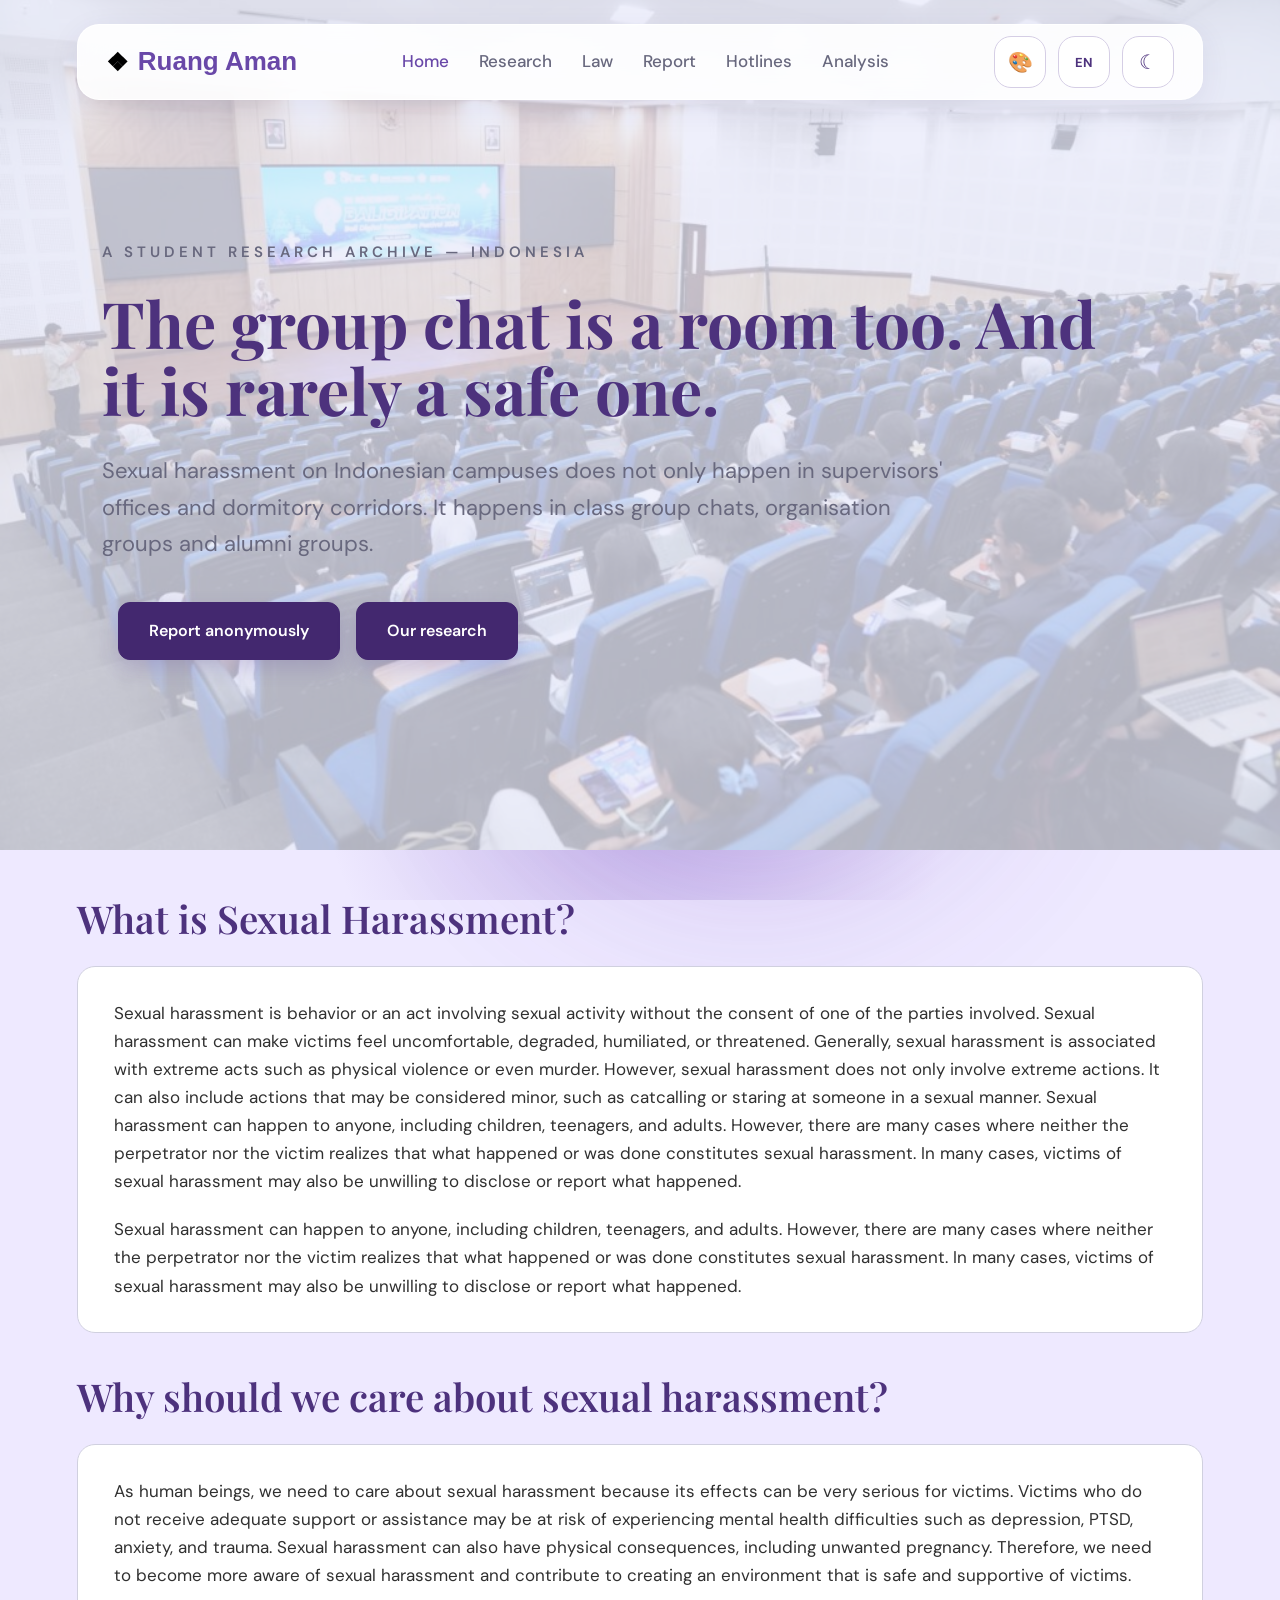
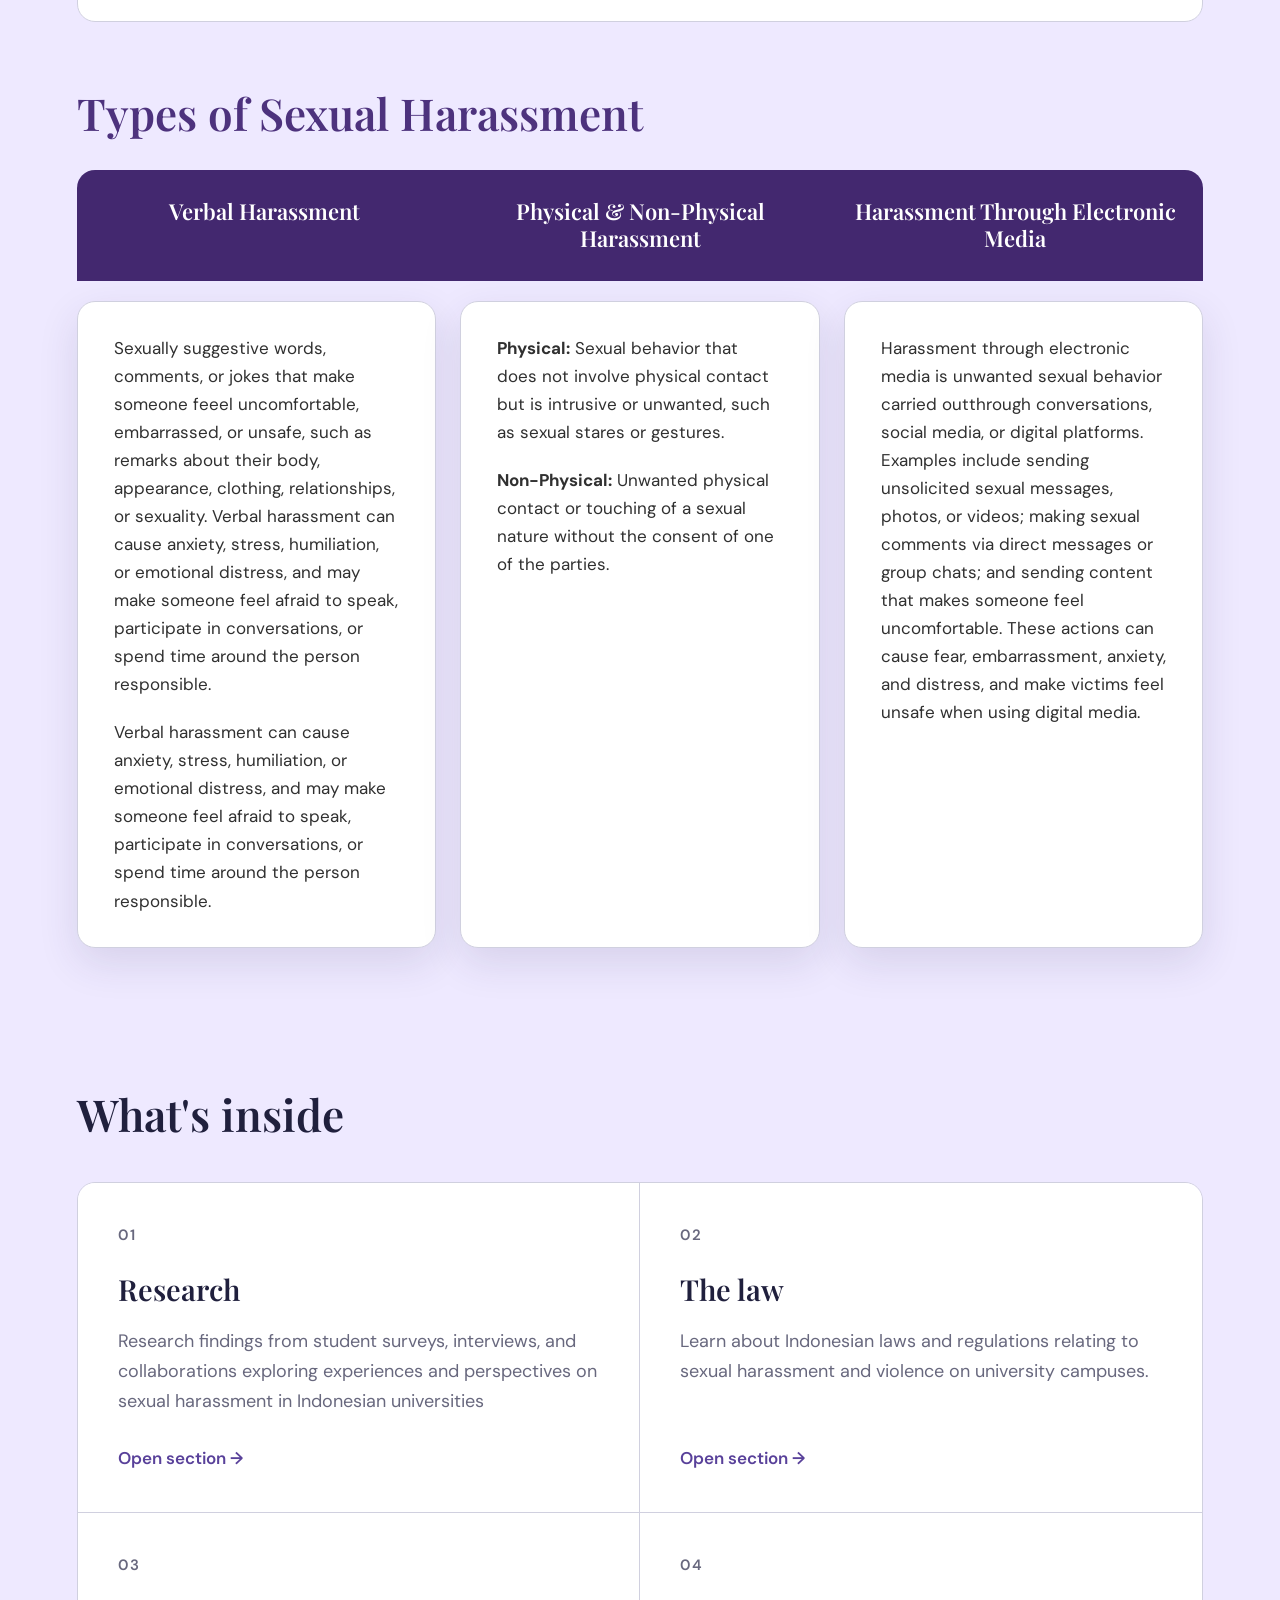
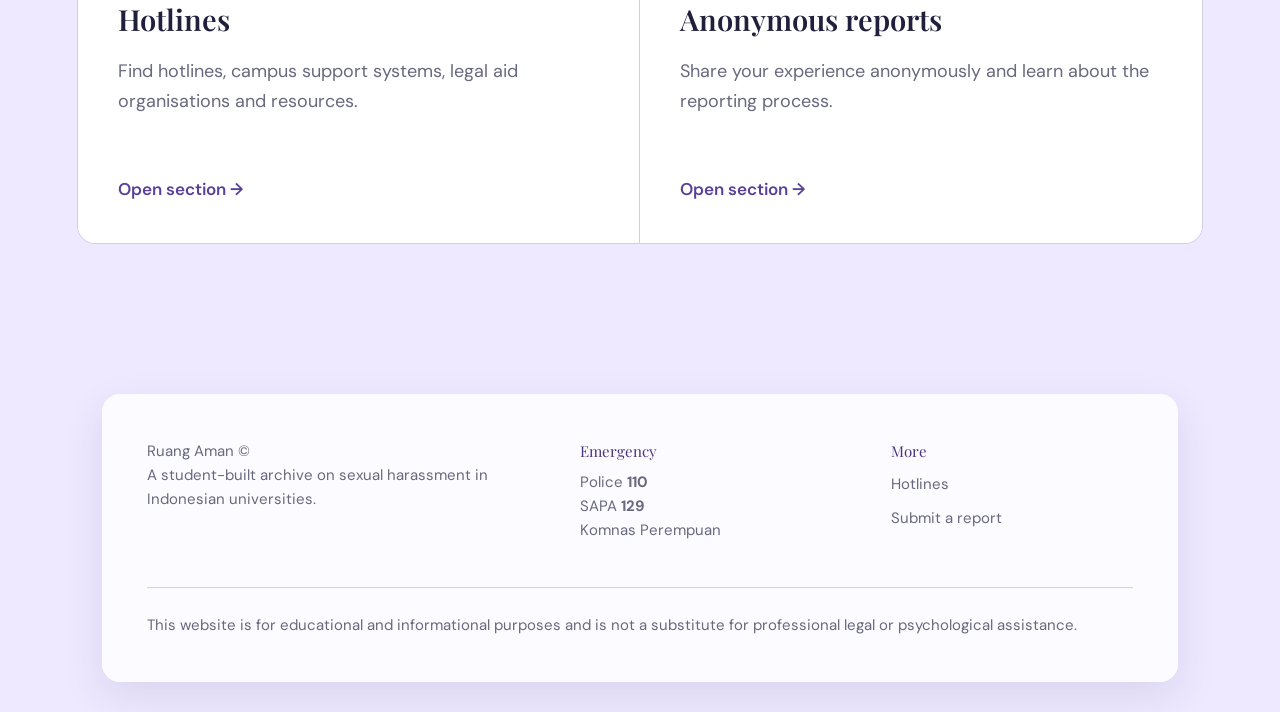
==== commit 463e0865: "initial add analysis html" ====
--- a/index.html
+++ b/index.html
@@ -90,6 +90,9 @@
              <a href="hotlines.html" data-i18n="nav.hotlines">
              Hotlines
              </a>
+
+             <a href="analysis.html" data-i18n="nav.analysis">
+        Analysis
 
         </nav>
 
--- a/style.css
+++ b/style.css
@@ -3254,7 +3254,12 @@
     font-family:Georgia, "Times New Roman", serif;
     font-size: clamp(20px, 1.8vw, 29px);
     line-height: 1.55;
-    color: #68677b;
+    color: #303030;
+}
+
+html.dark .law-intro p,
+body.dark-mode .law-intro p {
+    color: #ffffff;
 }
 
 
@@ -4328,3 +4333,130 @@
 
 }
 
+/* =========================================================
+   HOTLINES SECTION
+========================================================= */
+
+.hotlines-section {
+    width: 100%;
+    max-width: 1250px;
+
+    margin: 0 auto;
+
+    padding: 55px 4.3% 110px;
+
+    display: flex;
+    flex-direction: column;
+    gap: 26px;
+}
+
+.hotline-card {
+    background: var(--inside-card-background);
+
+    border: 1px solid var(--inside-border);
+    border-radius: 18px;
+
+    padding: 32px 36px;
+}
+
+.hotline-card.emergency {
+    border-color: #d22b2b;
+}
+
+.hotline-name {
+    margin: 0 0 14px;
+
+    color: var(--heading-color);
+
+    font-family: "Playfair Display", serif;
+    font-size: 24px;
+    line-height: 1.25;
+    font-weight: 600;
+}
+
+.hotline-org {
+    margin: 0 0 10px;
+
+    color: var(--inside-text);
+
+    font-family: "DM Sans", sans-serif;
+    font-size: 16px;
+    font-weight: 600;
+}
+
+.hotline-contact {
+    margin: 0 0 6px;
+
+    color: var(--inside-text);
+
+    font-family: "DM Sans", sans-serif;
+    font-size: 16px;
+}
+
+.hotline-description {
+    margin: 16px 0 0;
+
+    color: var(--inside-text);
+
+    font-family: "DM Sans", sans-serif;
+    font-size: 16px;
+    line-height: 1.65;
+}
+
+.hotline-note {
+    margin: 14px 0 0;
+
+    color: #d22b2b;
+
+    font-family: "DM Sans", sans-serif;
+    font-size: 14px;
+    line-height: 1.6;
+}
+
+.hotline-note:empty {
+    display: none;
+    margin: 0;
+}
+
+.hotline-list {
+    margin: 0 0 4px;
+    padding-left: 22px;
+
+    color: var(--inside-text);
+
+    font-family: "DM Sans", sans-serif;
+    font-size: 16px;
+    line-height: 1.8;
+}
+
+
+@media (max-width: 900px) {
+
+    .hotlines-section {
+        padding: 45px 5% 90px;
+        gap: 20px;
+    }
+
+    .hotline-card {
+        padding: 26px 28px;
+    }
+}
+
+
+@media (max-width: 650px) {
+
+    .hotlines-section {
+        padding: 35px 6% 70px;
+        gap: 18px;
+    }
+
+    .hotline-card {
+        padding: 22px 24px;
+        border-radius: 14px;
+    }
+
+    .hotline-name {
+        font-size: 21px;
+    }
+}
+
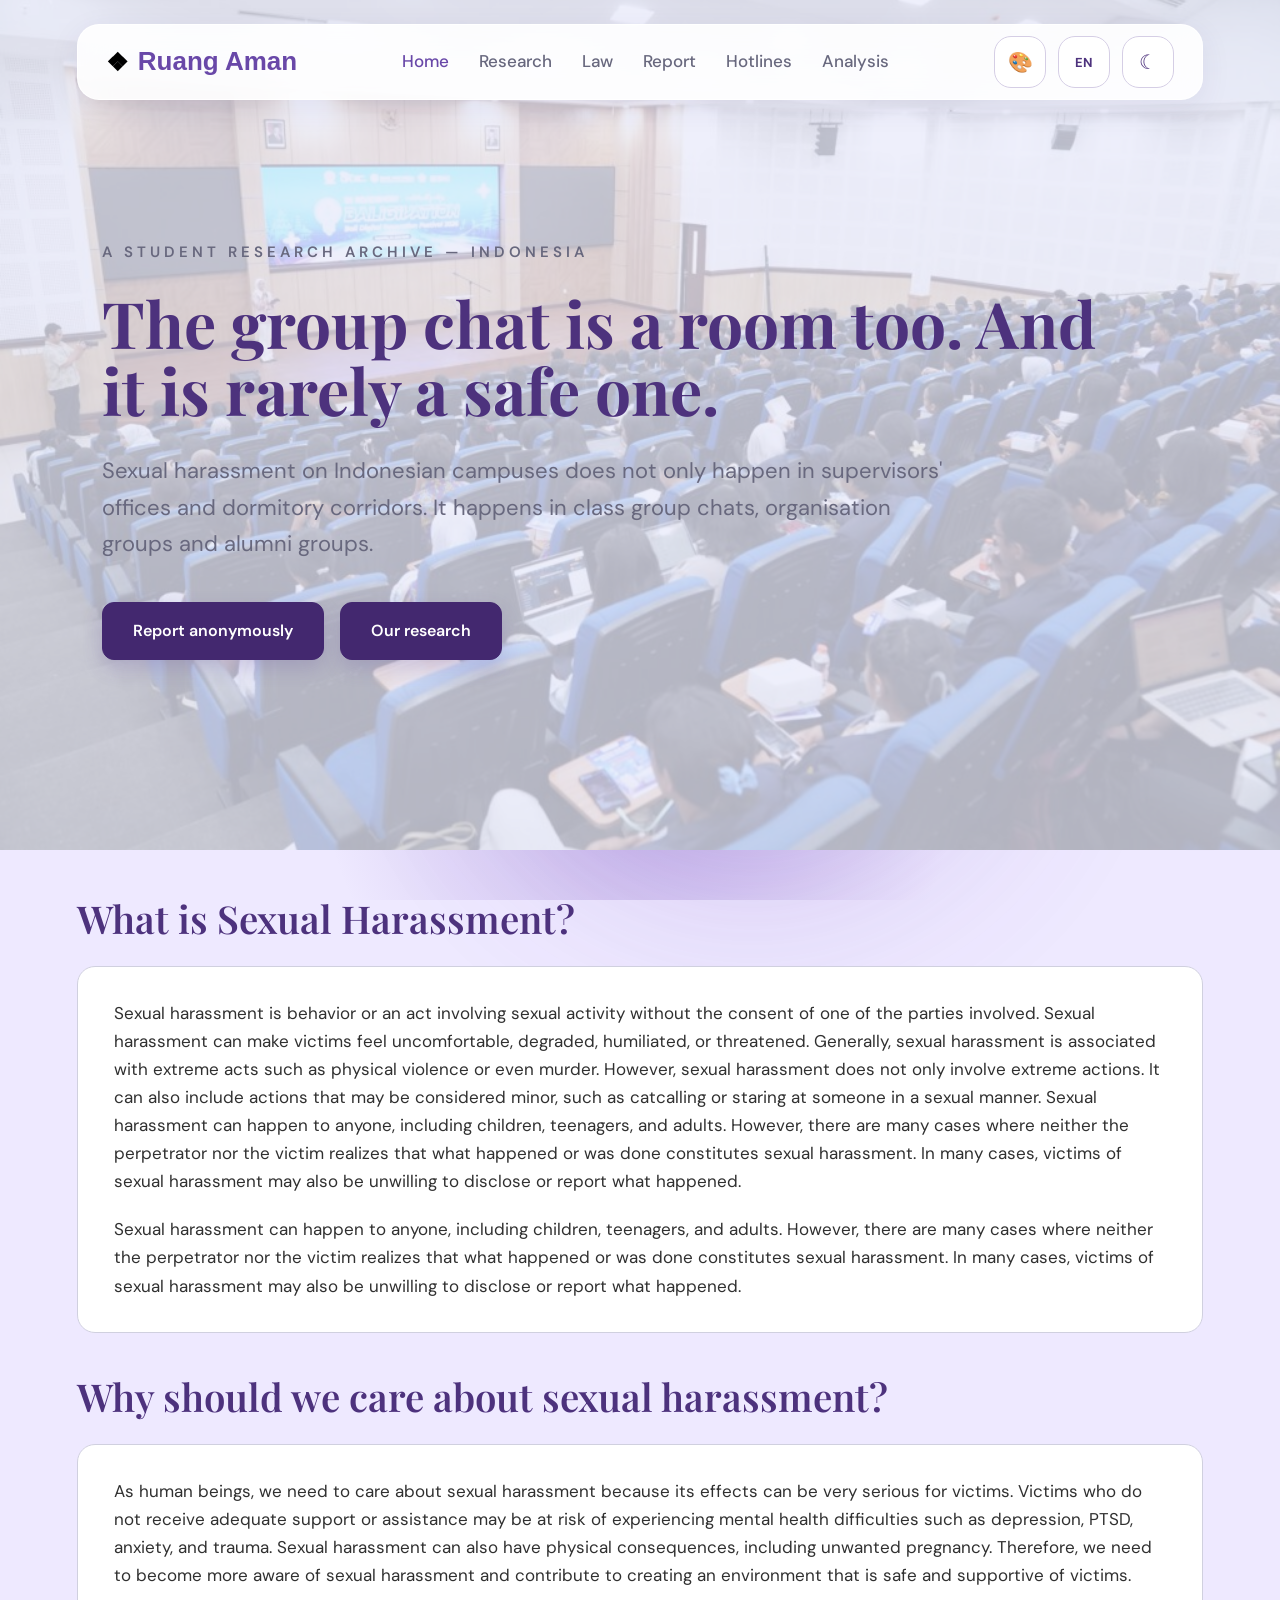
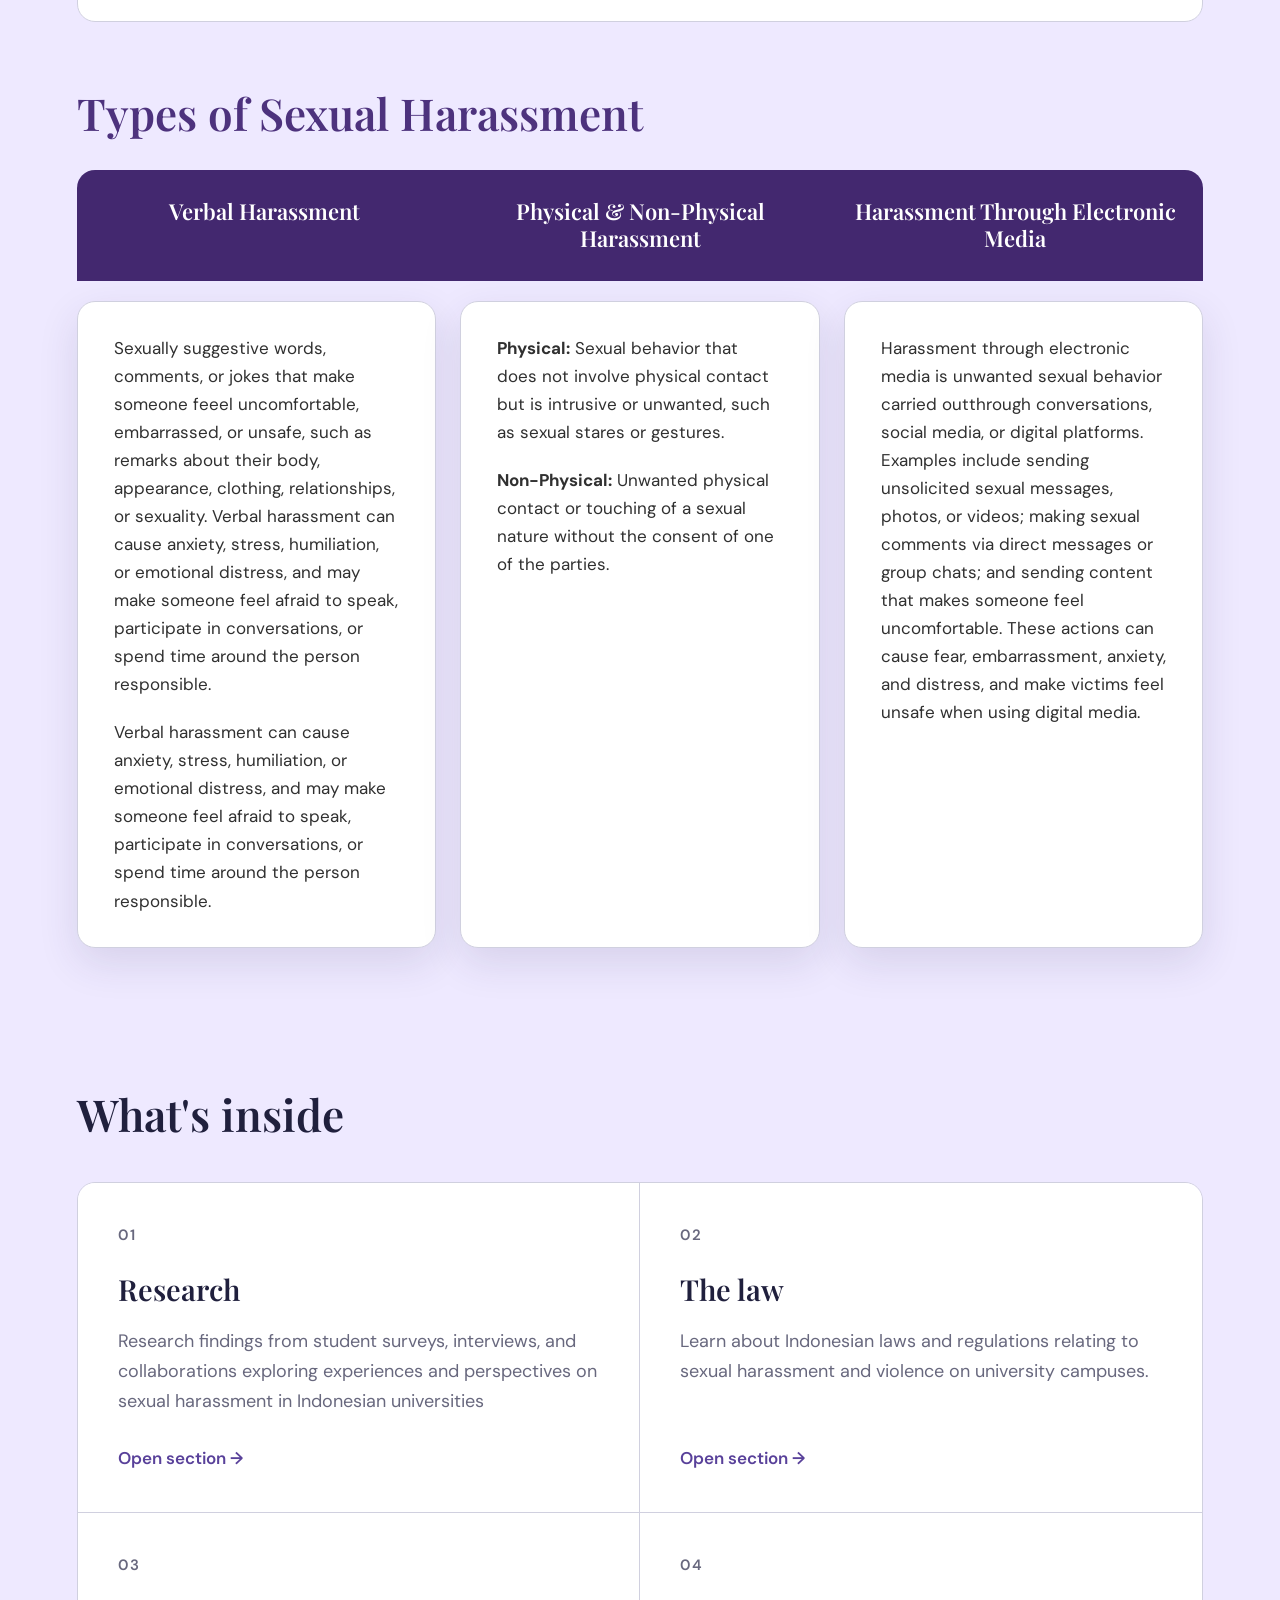
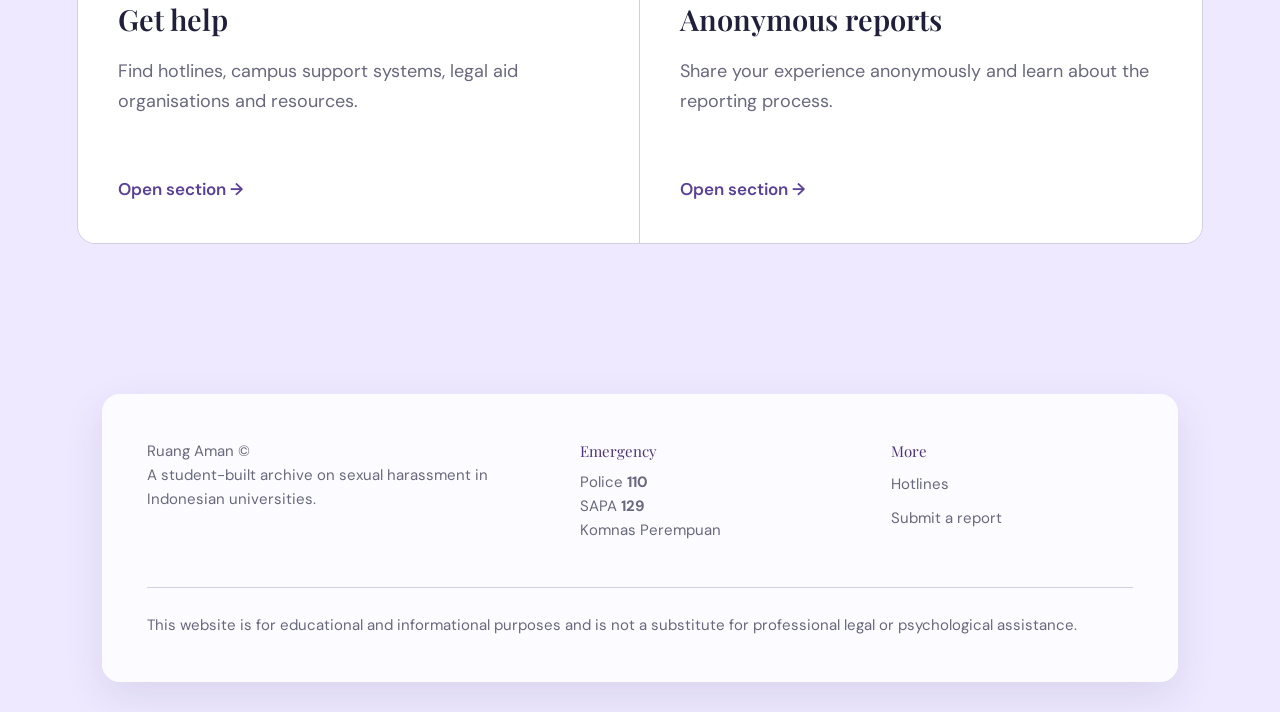
==== commit f12b37f0: "a lot of analysis stres" ====
--- a/index.html
+++ b/index.html
@@ -92,7 +92,8 @@
              </a>
 
              <a href="analysis.html" data-i18n="nav.analysis">
-        Analysis
+            Analysis
+             </a>
 
         </nav>
 
@@ -436,8 +437,8 @@
         <!-- CARD 03 -->
         <a href="hotlines.html" class="inside-card">
             <span class="card-number">03</span>
-            <h3 data-i18n="inside.hotlines.title">Hotlines</h3>
-            <p data-i18n="inside.hotlines.description">
+            <h3 data-i18n="inside.help.title">Get help</h3>
+            <p data-i18n="inside.help.description">
                 Find hotlines, campus support systems,
                 legal aid organisations and resources.
             </p>
--- a/style.css
+++ b/style.css
@@ -3254,12 +3254,7 @@
     font-family:Georgia, "Times New Roman", serif;
     font-size: clamp(20px, 1.8vw, 29px);
     line-height: 1.55;
-    color: #303030;
-}
-
-html.dark .law-intro p,
-body.dark-mode .law-intro p {
-    color: #ffffff;
+    color: #68677b;
 }
 
 
@@ -4460,3 +4455,1538 @@
     }
 }
 
+/* =========================================================
+   RUANG AMAN — ANALYSIS PAGE
+   Layout based on Canva wireframe
+   Visual language based on Home + Research
+========================================================= */
+
+
+/* =========================================================
+   1. PAGE
+========================================================= */
+
+html,
+body {
+    overflow-x: hidden;
+}
+
+.research-page {
+    width: 100%;
+    min-height: 100vh;
+    padding-bottom: 40px;
+    background: var(--background-color);
+}
+
+.analysis-section {
+    width: 100%;
+    background: transparent;
+}
+
+.analysis-container {
+    width: min(1400px, 88%);
+    margin: 0 auto;
+}
+
+
+/* =========================================================
+   2. SHARED TYPOGRAPHY
+========================================================= */
+
+.analysis-page h1,
+.analysis-page h2,
+.analysis-page h3 {
+    font-family: "Playfair Display", serif;
+    color: var(--heading-color);
+}
+
+.analysis-page p {
+    color: var(--text-color);
+}
+
+.section-label {
+    display: inline-block;
+
+    margin-bottom: 18px;
+
+    color: var(--accent);
+
+    font-size: 13px;
+    font-weight: 700;
+
+    letter-spacing: 3px;
+
+    text-transform: uppercase;
+}
+
+
+/* =========================================================
+   3. INTRO
+========================================================= */
+
+/* =========================================================
+   ANALYSIS INTRO
+========================================================= */
+
+.analysis-intro {
+    padding: 170px 4.3% 70px;
+}
+
+.analysis-intro h1 {
+    margin: 30px 0 0;
+    max-width: 1200px;
+
+    font-family: "Playfair Display", serif;
+    font-size: clamp(48px, 5vw, 76px);
+    line-height: 1.05;
+    font-weight: 600;
+
+    color: var(--heading-color);
+}
+
+/* =========================================================
+   4. INTRODUCTION BOX
+========================================================= */
+
+.analysis-intro-box {
+
+    width: 100%;
+
+    padding: 34px 38px;
+
+    border: 1px solid var(--card-border);
+
+    border-radius: 26px;
+
+    background: var(--card-background);
+
+    box-shadow:
+        0 12px 35px rgba(60, 50, 100, 0.06);
+
+    backdrop-filter: blur(10px);
+}
+
+.analysis-intro-box p {
+
+    margin: 0;
+
+    font-size: 20px;
+
+    line-height: 1.65;
+
+    text-align: left;
+}
+
+.analysis-intro-box p + p {
+    margin-top: 18px;
+}
+
+
+/* =========================================================
+   5. HOME-STYLE INFORMATION SECTION
+========================================================= */
+
+.analysis-home-style {
+
+    display: grid;
+
+    grid-template-columns:
+        minmax(250px, 0.75fr)
+        minmax(500px, 1.6fr);
+
+    gap: 60px;
+
+    align-items: center;
+
+    margin-top: 90px;
+}
+
+
+/* LEFT TEXT */
+
+.analysis-home-label {
+
+    display: flex;
+
+    flex-direction: column;
+
+    justify-content: center;
+}
+
+.analysis-home-label span {
+
+    margin-bottom: 12px;
+
+    color: var(--text-secondary);
+
+    font-size: 15px;
+
+    font-weight: 600;
+
+    letter-spacing: 3px;
+
+    text-transform: uppercase;
+}
+
+.analysis-home-label strong {
+
+    color: var(--accent);
+
+    font-family: "Playfair Display", serif;
+
+    font-size: clamp(45px, 4.5vw, 68px);
+
+    line-height: 1.03;
+
+    font-weight: 700;
+}
+
+
+/* RIGHT CARD */
+
+.analysis-home-card {
+
+    padding: 0;
+}
+
+.analysis-home-card h2 {
+
+    margin: 0 0 18px;
+
+    color: var(--heading-color);
+
+    font-size: clamp(32px, 3vw, 46px);
+
+    line-height: 1.1;
+}
+
+.analysis-home-card-box {
+
+    padding: 30px 34px;
+
+    border: 1px solid var(--card-border);
+
+    border-radius: 22px;
+
+    background: var(--card-background);
+
+    box-shadow:
+        0 10px 30px rgba(60, 50, 100, 0.05);
+}
+
+.analysis-home-card-box p {
+
+    margin: 0;
+
+    font-size: 17px;
+
+    line-height: 1.7;
+}
+
+.analysis-home-card-box p + p {
+    margin-top: 18px;
+}
+
+
+/* =========================================================
+   6. PROTECTION SECTION
+========================================================= */
+
+.protection-section {
+
+    padding: 105px 0 110px;
+
+    background:
+        linear-gradient(
+            135deg,
+            color-mix(
+                in srgb,
+                var(--accent) 12%,
+                transparent
+            ),
+            transparent 55%
+        );
+}
+
+.analysis-heading-block {
+
+    margin-bottom: 45px;
+}
+
+.analysis-heading-block h2 {
+
+    margin: 0 0 18px;
+
+    font-size: clamp(38px, 4vw, 56px);
+
+    line-height: 1.05;
+
+    letter-spacing: -1px;
+}
+
+.analysis-lead {
+
+    max-width: 850px;
+
+    margin: 0;
+
+    color: var(--text-color);
+
+    font-size: 21px;
+
+    font-weight: 600;
+
+    line-height: 1.5;
+}
+
+
+/* =========================================================
+   7. FINDING CARDS
+========================================================= */
+
+.finding-cards {
+
+    display: grid;
+
+    grid-template-columns:
+        repeat(3, 1fr);
+
+    gap: 38px;
+
+    align-items: stretch;
+}
+
+
+/* CARD */
+
+.finding-card {
+    overflow: hidden;
+
+    display: flex;
+
+    flex-direction: column;
+
+    min-height: 480px;
+
+    border: 1px solid var(--card-border);
+
+    border-radius: 22px;
+}
+
+.finding-card:hover {
+
+    transform: translateY(-5px);
+
+    box-shadow:
+        0 18px 40px rgba(60, 50, 100, 0.10);
+}
+
+
+/* TOP + BOTTOM */
+
+.finding-card-top,
+.finding-card-bottom {
+
+    flex: 1;
+
+    padding: 25px 24px;
+
+    display: flex;
+
+    flex-direction: column;
+
+    justify-content: flex-start;
+}
+
+.finding-card-top {
+
+    background: var(--card-background);
+}
+
+.finding-card-bottom {
+    background: var(--card-background);
+
+    border-radius: 0 0 22px 22px;
+}
+
+
+/* NUMBER */
+
+.finding-number {
+
+    display: block;
+
+    margin-bottom: 14px;
+
+    color: var(--accent);
+
+    font-family: "Playfair Display", serif;
+
+    font-size: 44px;
+
+    line-height: 1;
+
+    font-weight: 700;
+}
+
+
+/* CARD TEXT */
+
+.finding-card p {
+
+    margin: 0;
+
+    color: var(--text-color);
+
+    font-size: 16px;
+
+    line-height: 1.55;
+
+    font-weight: 500;
+}
+
+
+/* BUT */
+
+.finding-but {
+
+    flex-shrink: 0;
+
+    display: flex;
+
+    align-items: center;
+
+    justify-content: center;
+
+    width: calc(100% - 36px);
+
+    min-height: 62px;
+
+    margin: 0 18px;
+
+    padding: 12px 20px;
+
+    border-radius: 12px;
+
+    background: var(--accent-dark);
+
+    color: #ffffff;
+
+    font-size: 19px;
+
+    font-weight: 700;
+
+    letter-spacing: 1px;
+
+}
+
+
+/* DARK MODE */
+
+html.dark .finding-but,
+body.dark-mode .finding-but {
+
+    background: var(--accent);
+
+    color: #20203d;
+}
+
+
+/* =========================================================
+   8. CONCLUSION BAR
+========================================================= */
+
+.analysis-conclusion-bar {
+
+    margin-top: 42px;
+
+    padding: 20px 30px;
+
+    border-radius: 999px;
+
+    background: var(--accent-dark);
+
+    color: #ffffff;
+
+    font-size: 17px;
+
+    font-weight: 600;
+
+    text-align: center;
+
+    line-height: 1.5;
+
+    box-shadow:
+        0 10px 25px rgba(60, 50, 100, 0.10);
+}
+
+html.dark .analysis-conclusion-bar,
+body.dark-mode .analysis-conclusion-bar {
+
+    background: var(--accent);
+
+    color: #20203d;
+}
+
+
+/* =========================================================
+   9. RESEARCH-STYLE SECTION
+========================================================= */
+
+.rights-section {
+
+    padding: 120px 0;
+}
+
+.research-style-grid {
+
+    display: grid;
+
+    grid-template-columns:
+        minmax(0, 1fr)
+        minmax(0, 1fr);
+
+    gap: 65px;
+
+    align-items: center;
+}
+
+
+/* LEFT */
+
+.research-style-text {
+
+    padding: 35px 38px;
+
+    border: 1px solid var(--card-border);
+
+    border-radius: 28px;
+
+    background: var(--card-background);
+
+    box-shadow:
+        0 12px 35px rgba(60, 50, 100, 0.06);
+}
+
+.research-style-eyebrow {
+
+    margin-bottom: 18px;
+
+    color: var(--accent);
+
+    font-size: 13px;
+
+    font-weight: 700;
+
+    letter-spacing: 3px;
+}
+
+.research-style-text h2 {
+
+    margin: 0 0 25px;
+
+    font-size: clamp(32px, 3.2vw, 46px);
+
+    line-height: 1.08;
+}
+
+.research-style-text p {
+
+    margin: 0;
+
+    font-size: 17px;
+
+    line-height: 1.65;
+}
+
+.research-style-text p + p {
+
+    margin-top: 17px;
+}
+
+.research-style-highlight {
+
+    font-weight: 700;
+}
+
+
+/* LIST */
+
+.research-style-list {
+
+    margin-top: 35px;
+}
+
+.research-style-list h3 {
+
+    margin: 0 0 12px;
+
+    font-family: "DM Sans", sans-serif;
+
+    color: var(--text-color);
+
+    font-size: 18px;
+
+    line-height: 1.4;
+
+    font-weight: 700;
+}
+
+.research-style-list ul {
+
+    margin: 0;
+
+    padding: 0;
+
+    list-style: none;
+}
+
+.research-style-list li {
+
+    position: relative;
+
+    padding-left: 28px;
+
+    margin-bottom: 8px;
+
+    color: var(--text-color);
+
+    font-size: 17px;
+
+    line-height: 1.5;
+}
+
+.research-style-list li::before {
+
+    content: "→";
+
+    position: absolute;
+
+    left: 0;
+
+    color: var(--accent);
+
+    font-weight: 700;
+}
+
+
+/* =========================================================
+   10. QUESTION / IMAGE
+========================================================= */
+
+.research-style-visual {
+
+    display: flex;
+
+    flex-direction: column;
+
+    gap: 22px;
+}
+
+
+/* QUESTION BOX */
+
+.question-callout {
+
+    padding: 25px 27px;
+
+    border-radius: 20px;
+
+    background: var(--accent-dark);
+
+    color: #ffffff;
+
+    font-size: 20px;
+
+    line-height: 1.45;
+
+    box-shadow:
+        0 10px 28px rgba(60, 50, 100, 0.10);
+}
+
+.question-callout span {
+
+    font-weight: 700;
+}
+
+html.dark .question-callout,
+body.dark-mode .question-callout {
+
+    background: var(--accent);
+
+    color: #20203d;
+}
+
+
+/* IMAGE */
+
+.survey-image-wrapper {
+
+    overflow: hidden;
+
+    padding: 8px;
+
+    border: 1px solid var(--card-border);
+
+    background: var(--card-background);
+
+    box-shadow:
+        0 10px 30px rgba(60, 50, 100, 0.06);
+}
+
+.survey-image-wrapper img {
+
+    display: block;
+
+    width: 100%;
+
+    height: auto;
+
+    object-fit: contain;
+}
+
+
+/* CAPTION */
+
+.survey-image-caption {
+
+    margin: 0;
+
+    color: var(--accent);
+
+    font-size: 17px;
+
+    line-height: 1.55;
+
+    font-weight: 600;
+}
+
+
+/* =========================================================
+   11. REPORTING SECTION
+========================================================= */
+
+.reporting-section {
+
+    padding: 115px 0 120px;
+
+    background:
+        linear-gradient(
+            135deg,
+            color-mix(
+                in srgb,
+                var(--accent) 10%,
+                transparent
+            ),
+            transparent 60%
+        );
+}
+
+.reporting-heading {
+
+    margin-bottom: 42px;
+}
+
+.reporting-heading h2 {
+
+    margin: 0 0 12px;
+
+    font-size: clamp(42px, 4.5vw, 62px);
+
+    line-height: 1;
+
+    letter-spacing: -1px;
+}
+
+.reporting-heading p {
+
+    max-width: 1050px;
+
+    margin: 0;
+
+    font-size: 21px;
+
+    line-height: 1.55;
+
+    font-weight: 600;
+}
+
+.reporting-heading u {
+
+    text-underline-offset: 4px;
+}
+
+
+/* =========================================================
+   12. REPORTING STAT ROW
+========================================================= */
+
+.reporting-stat-row {
+
+    display: grid;
+
+    grid-template-columns:
+        minmax(250px, 0.8fr)
+        minmax(350px, 1fr);
+
+    gap: 65px;
+
+    align-items: center;
+
+    margin-bottom: 50px;
+}
+
+
+/* STAT */
+
+.reporting-stat {
+
+    display: flex;
+
+    flex-direction: column;
+
+    align-items: center;
+
+    justify-content: center;
+
+    text-align: center;
+}
+
+.reporting-stat span {
+
+    margin-bottom: 8px;
+
+    color: var(--text-color);
+
+    font-size: 21px;
+
+    font-weight: 700;
+}
+
+.reporting-stat strong {
+
+    color: var(--accent);
+
+    font-family: "Playfair Display", serif;
+
+    font-size: clamp(72px, 8vw, 115px);
+
+    line-height: 0.95;
+
+    font-weight: 700;
+}
+
+
+/* REASONS */
+
+.reporting-reasons {
+
+    padding: 27px 30px;
+
+    border-radius: 22px;
+
+    background: var(--accent-dark);
+
+    color: #ffffff;
+
+    box-shadow:
+        0 12px 30px rgba(60, 50, 100, 0.10);
+}
+
+.reporting-reasons p {
+
+    margin: 0;
+
+    color: inherit;
+
+    font-size: 16px;
+
+    line-height: 1.5;
+}
+
+.reporting-reasons p + p {
+
+    margin-top: 15px;
+}
+
+.reporting-reasons ul {
+
+    margin: 5px 0 0;
+
+    padding-left: 25px;
+}
+
+.reporting-reasons li {
+
+    margin-bottom: 3px;
+
+    font-size: 16px;
+
+    line-height: 1.5;
+}
+
+html.dark .reporting-reasons,
+body.dark-mode .reporting-reasons {
+
+    background: var(--accent);
+
+    color: #20203d;
+}
+
+
+/* =========================================================
+   13. REPORTING INTERVIEW BOX
+========================================================= */
+
+.reporting-interview {
+
+    padding: 28px 30px;
+
+    border: 1px solid var(--card-border);
+
+    border-radius: 23px;
+
+    background: var(--card-background);
+
+    box-shadow:
+        0 12px 32px rgba(60, 50, 100, 0.05);
+}
+
+.reporting-interview h3 {
+
+    margin: 0 0 5px;
+
+    font-family: "DM Sans", sans-serif;
+
+    color: var(--accent);
+
+    font-size: 20px;
+
+    line-height: 1.4;
+
+    font-weight: 700;
+}
+
+.reporting-interview > p {
+
+    margin: 0;
+
+    color: var(--text-color);
+
+    font-size: 16px;
+
+    line-height: 1.65;
+}
+
+
+/* LAW / REALITY */
+
+.law-reality {
+
+    display: grid;
+
+    grid-template-columns:
+        1fr 1fr;
+
+    gap: 35px;
+
+    margin-top: 25px;
+}
+
+.law-reality strong {
+
+    display: block;
+
+    margin-bottom: 2px;
+
+    color: var(--accent);
+
+    font-size: 16px;
+}
+
+.law-reality p {
+
+    margin: 0;
+
+    color: var(--text-color);
+
+    font-size: 16px;
+
+    line-height: 1.5;
+}
+
+
+/* FINAL SENTENCE */
+
+.reporting-final {
+
+    margin-top: 22px !important;
+
+    color: var(--accent) !important;
+
+    font-weight: 700;
+}
+
+
+/* =========================================================
+   14. FINAL TAKEAWAY
+========================================================= */
+
+.analysis-final {
+
+    padding: 120px 0 140px;
+
+    text-align: center;
+}
+
+.analysis-final .analysis-container {
+
+    max-width: 1000px;
+}
+
+.analysis-final h2 {
+
+    margin: 0 0 22px;
+
+    font-size: clamp(40px, 4vw, 56px);
+
+    line-height: 1.05;
+}
+
+.analysis-final p {
+
+    max-width: 780px;
+
+    margin: 0 auto;
+
+    color: var(--text-secondary);
+
+    font-size: 20px;
+
+    line-height: 1.7;
+}
+
+
+/* =========================================================
+   15. FLOATING TABLE OF CONTENTS
+========================================================= */
+
+.analysis-toc {
+
+    position: fixed;
+
+    top: 120px;
+
+    right: 28px;
+
+    z-index: 150;
+
+    display: flex;
+
+    align-items: flex-start;
+
+    flex-direction: column;
+}
+
+
+/* DIAMOND */
+
+.analysis-toc-toggle {
+
+    width: 50px;
+
+    height: 50px;
+
+    display: flex;
+
+    align-items: center;
+
+    justify-content: center;
+
+    flex-shrink: 0;
+
+    border: 1px solid var(--card-border);
+
+    border-radius: 17px;
+
+    background: var(--card-background);
+
+    color: var(--accent);
+
+    font-size: 23px;
+
+    cursor: pointer;
+
+    box-shadow:
+        0 8px 25px rgba(60, 50, 100, 0.10);
+
+    transition:
+        transform 0.25s ease,
+        background-color 0.3s ease,
+        color 0.3s ease;
+}
+
+.analysis-toc-toggle:hover {
+
+    transform: rotate(45deg);
+}
+
+
+/* MENU */
+
+.analysis-toc-menu {
+
+    width: 0;
+
+    max-height: 0;
+
+    overflow: hidden;
+
+    opacity: 0;
+
+    margin-top: 10px;
+
+    padding: 0;
+
+    border: 0;
+
+    border-radius: 18px;
+
+    background: var(--card-background);
+
+    box-shadow:
+        0 12px 30px rgba(60, 50, 100, 0.10);
+
+    transition:
+        width 0.3s ease,
+        max-height 0.3s ease,
+        opacity 0.25s ease,
+        padding 0.3s ease;
+}
+
+
+/* EXPAND */
+
+.analysis-toc:hover .analysis-toc-menu {
+
+    width: 210px;
+
+    max-height: 400px;
+
+    opacity: 1;
+
+    padding: 17px;
+
+    border: 1px solid var(--card-border);
+}
+
+
+/* LABEL */
+
+.analysis-toc-label {
+
+    margin: 0 0 10px;
+
+    color: var(--text-secondary);
+
+    font-size: 11px;
+
+    font-weight: 700;
+
+    letter-spacing: 2px;
+
+    text-transform: uppercase;
+}
+
+
+/* LINKS */
+
+.analysis-toc-menu a {
+
+    display: block;
+
+    padding: 8px 9px;
+
+    border-radius: 9px;
+
+    color: var(--text-secondary);
+
+    font-size: 14px;
+
+    line-height: 1.3;
+
+    transition:
+        background-color 0.2s ease,
+        color 0.2s ease;
+}
+
+.analysis-toc-menu a:hover {
+
+    background: var(--accent);
+
+    color: #ffffff;
+}
+
+html.dark .analysis-toc-menu a:hover,
+body.dark-mode .analysis-toc-menu a:hover {
+
+    color: #20203d;
+}
+
+
+/* =========================================================
+   16. TABLET
+========================================================= */
+
+@media (max-width: 1050px) {
+
+    .analysis-container {
+        width: min(900px, 90%);
+    }
+
+
+    .analysis-home-style {
+
+        grid-template-columns: 1fr;
+
+        gap: 35px;
+
+        margin-top: 70px;
+    }
+
+
+    .analysis-home-label strong {
+
+        font-size: 55px;
+    }
+
+
+    .finding-cards {
+
+        grid-template-columns: 1fr;
+
+        max-width: 600px;
+
+        margin: 0 auto;
+    }
+
+
+    .finding-card {
+
+        min-height: auto;
+    }
+
+
+    .research-style-grid {
+
+        grid-template-columns: 1fr;
+
+        gap: 45px;
+    }
+
+
+    .reporting-stat-row {
+
+        grid-template-columns: 1fr 1fr;
+
+        gap: 40px;
+    }
+
+}
+
+
+/* =========================================================
+   17. MOBILE
+========================================================= */
+
+@media (max-width: 768px) {
+
+    .analysis-container {
+
+        width: 90%;
+    }
+
+
+    .analysis-intro-section {
+
+        padding: 145px 0 75px;
+    }
+
+
+    .analysis-intro-heading h1 {
+
+        font-size: 52px;
+
+        letter-spacing: -1px;
+    }
+
+
+    .analysis-intro-box {
+
+        padding: 25px 23px;
+
+        border-radius: 20px;
+    }
+
+
+    .analysis-intro-box p {
+
+        font-size: 16px;
+
+        line-height: 1.65;
+    }
+
+
+    .analysis-home-style {
+
+        margin-top: 60px;
+    }
+
+
+    .analysis-home-label strong {
+
+        font-size: 46px;
+    }
+
+
+    .analysis-home-card h2 {
+
+        font-size: 34px;
+    }
+
+
+    .analysis-home-card-box {
+
+        padding: 24px 22px;
+    }
+
+
+    .analysis-home-card-box p {
+
+        font-size: 15px;
+    }
+
+
+    .protection-section {
+
+        padding: 80px 0;
+    }
+
+
+    .analysis-heading-block h2 {
+
+        font-size: 45px;
+    }
+
+
+    .analysis-lead {
+
+        font-size: 17px;
+    }
+
+
+    .finding-cards {
+
+        gap: 25px;
+    }
+
+
+    .finding-card-top,
+    .finding-card-bottom {
+
+        padding: 25px 22px;
+    }
+
+
+    .finding-number {
+
+        font-size: 38px;
+    }
+
+
+    .finding-card p {
+
+        font-size: 16px;
+    }
+
+
+    .analysis-conclusion-bar {
+
+        border-radius: 22px;
+
+        padding: 19px 20px;
+
+        font-size: 15px;
+    }
+
+
+    .rights-section {
+
+        padding: 80px 0;
+    }
+
+
+    .research-style-text {
+
+        padding: 28px 23px;
+
+        border-radius: 21px;
+    }
+
+
+    .research-style-text h2 {
+
+        font-size: 39px;
+    }
+
+
+    .research-style-text p {
+
+        font-size: 15px;
+    }
+
+
+    .question-callout {
+
+        padding: 22px;
+
+        font-size: 17px;
+    }
+
+
+    .reporting-section {
+
+        padding: 80px 0;
+    }
+
+
+    .reporting-heading h2 {
+
+        font-size: 54px;
+    }
+
+
+    .reporting-heading p {
+
+        font-size: 17px;
+    }
+
+
+    .reporting-stat-row {
+
+        grid-template-columns: 1fr;
+
+        gap: 30px;
+    }
+
+
+    .reporting-stat strong {
+
+        font-size: 85px;
+    }
+
+
+    .reporting-reasons {
+
+        padding: 24px;
+    }
+
+
+    .reporting-interview {
+
+        padding: 23px;
+
+        border-radius: 20px;
+    }
+
+
+    .law-reality {
+
+        grid-template-columns: 1fr;
+
+        gap: 17px;
+    }
+
+
+    .analysis-final {
+
+        padding: 80px 0 100px;
+    }
+
+
+    .analysis-final h2 {
+
+        font-size: 48px;
+    }
+
+
+    .analysis-final p {
+
+        font-size: 17px;
+    }
+
+
+    /* FLOATING TOC */
+
+    .analysis-toc {
+
+        top: 105px;
+
+        right: 15px;
+    }
+
+
+    .analysis-toc-toggle {
+
+        width: 46px;
+
+        height: 46px;
+
+        font-size: 21px;
+    }
+
+
+    .analysis-toc:hover .analysis-toc-menu {
+
+        width: 190px;
+    }
+
+}
+
+
+/* =========================================================
+   18. SMALL MOBILE
+========================================================= */
+
+@media (max-width: 480px) {
+
+    .analysis-intro-heading h1 {
+
+        font-size: 45px;
+    }
+
+
+    .analysis-home-label strong {
+
+        font-size: 40px;
+    }
+
+
+    .analysis-heading-block h2 {
+
+        font-size: 39px;
+    }
+
+
+    .reporting-heading h2 {
+
+        font-size: 45px;
+    }
+
+
+    .analysis-final h2 {
+
+        font-size: 41px;
+    }
+
+}
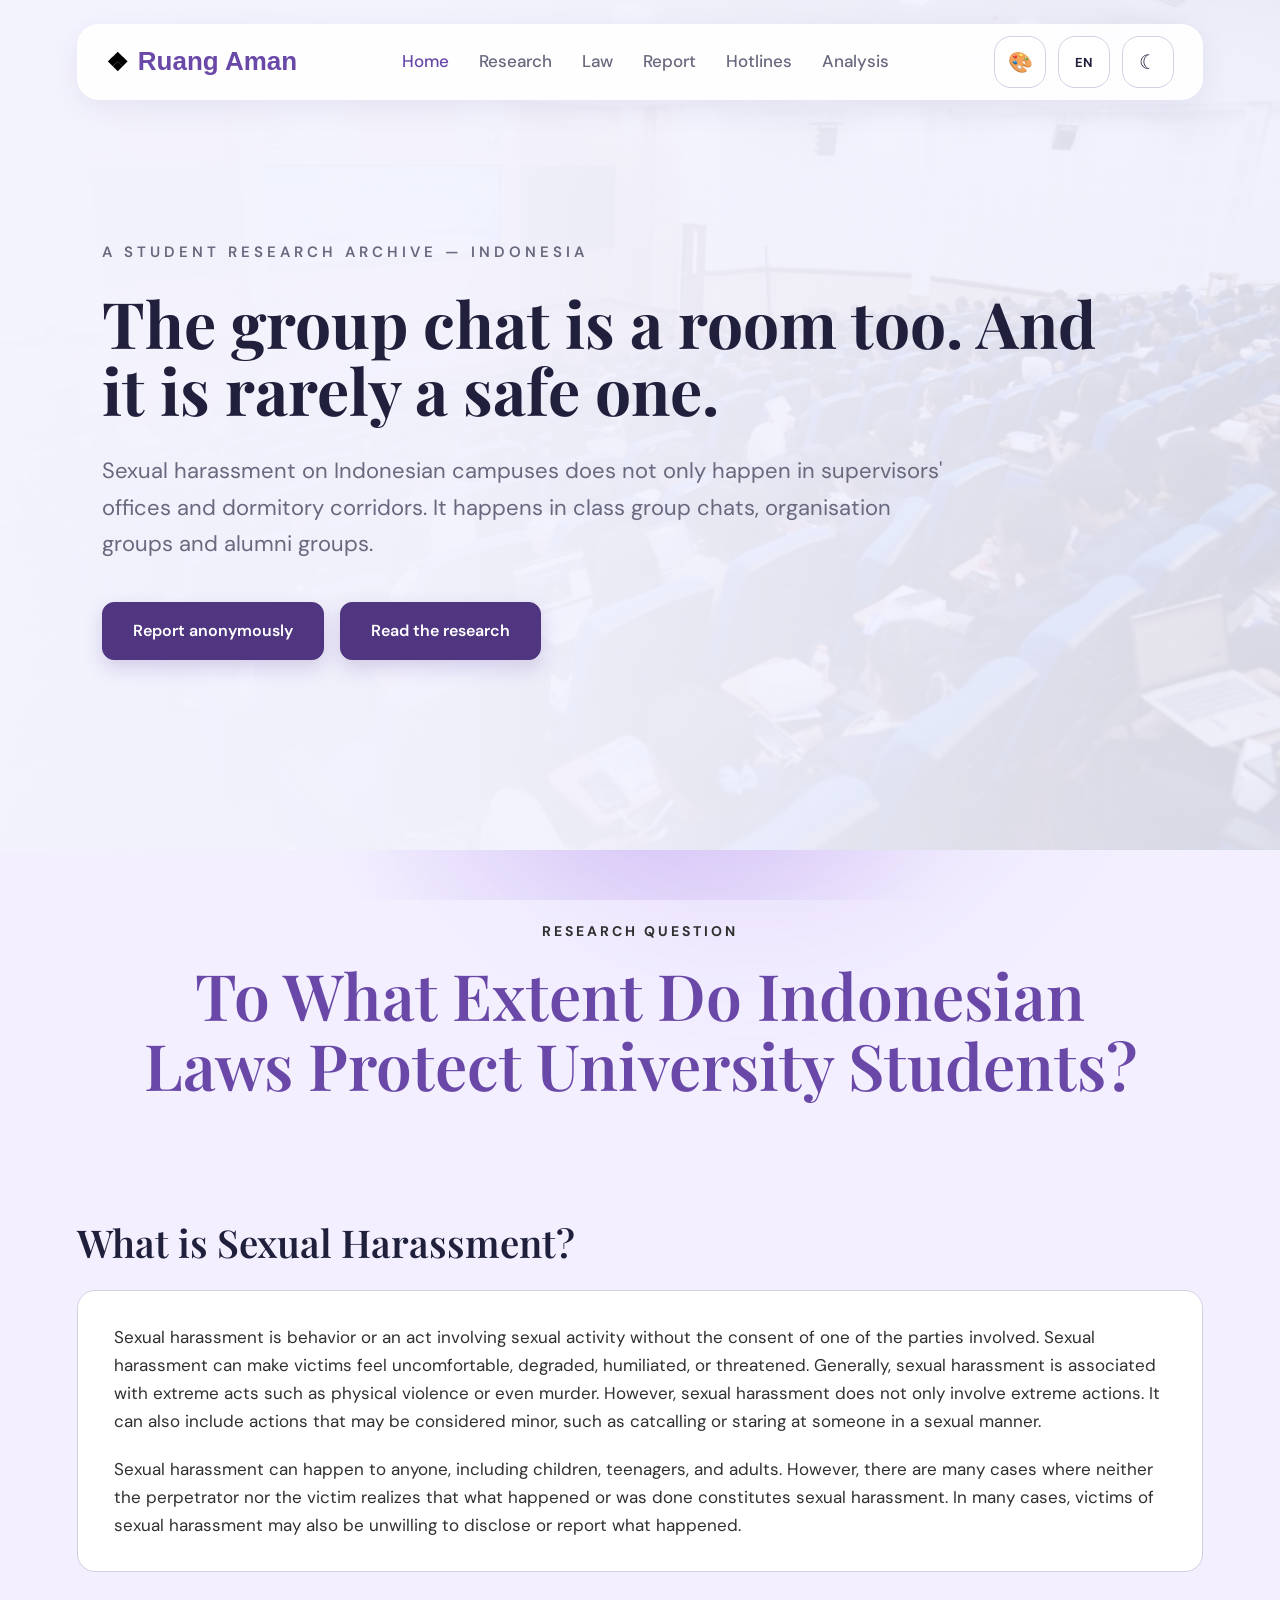
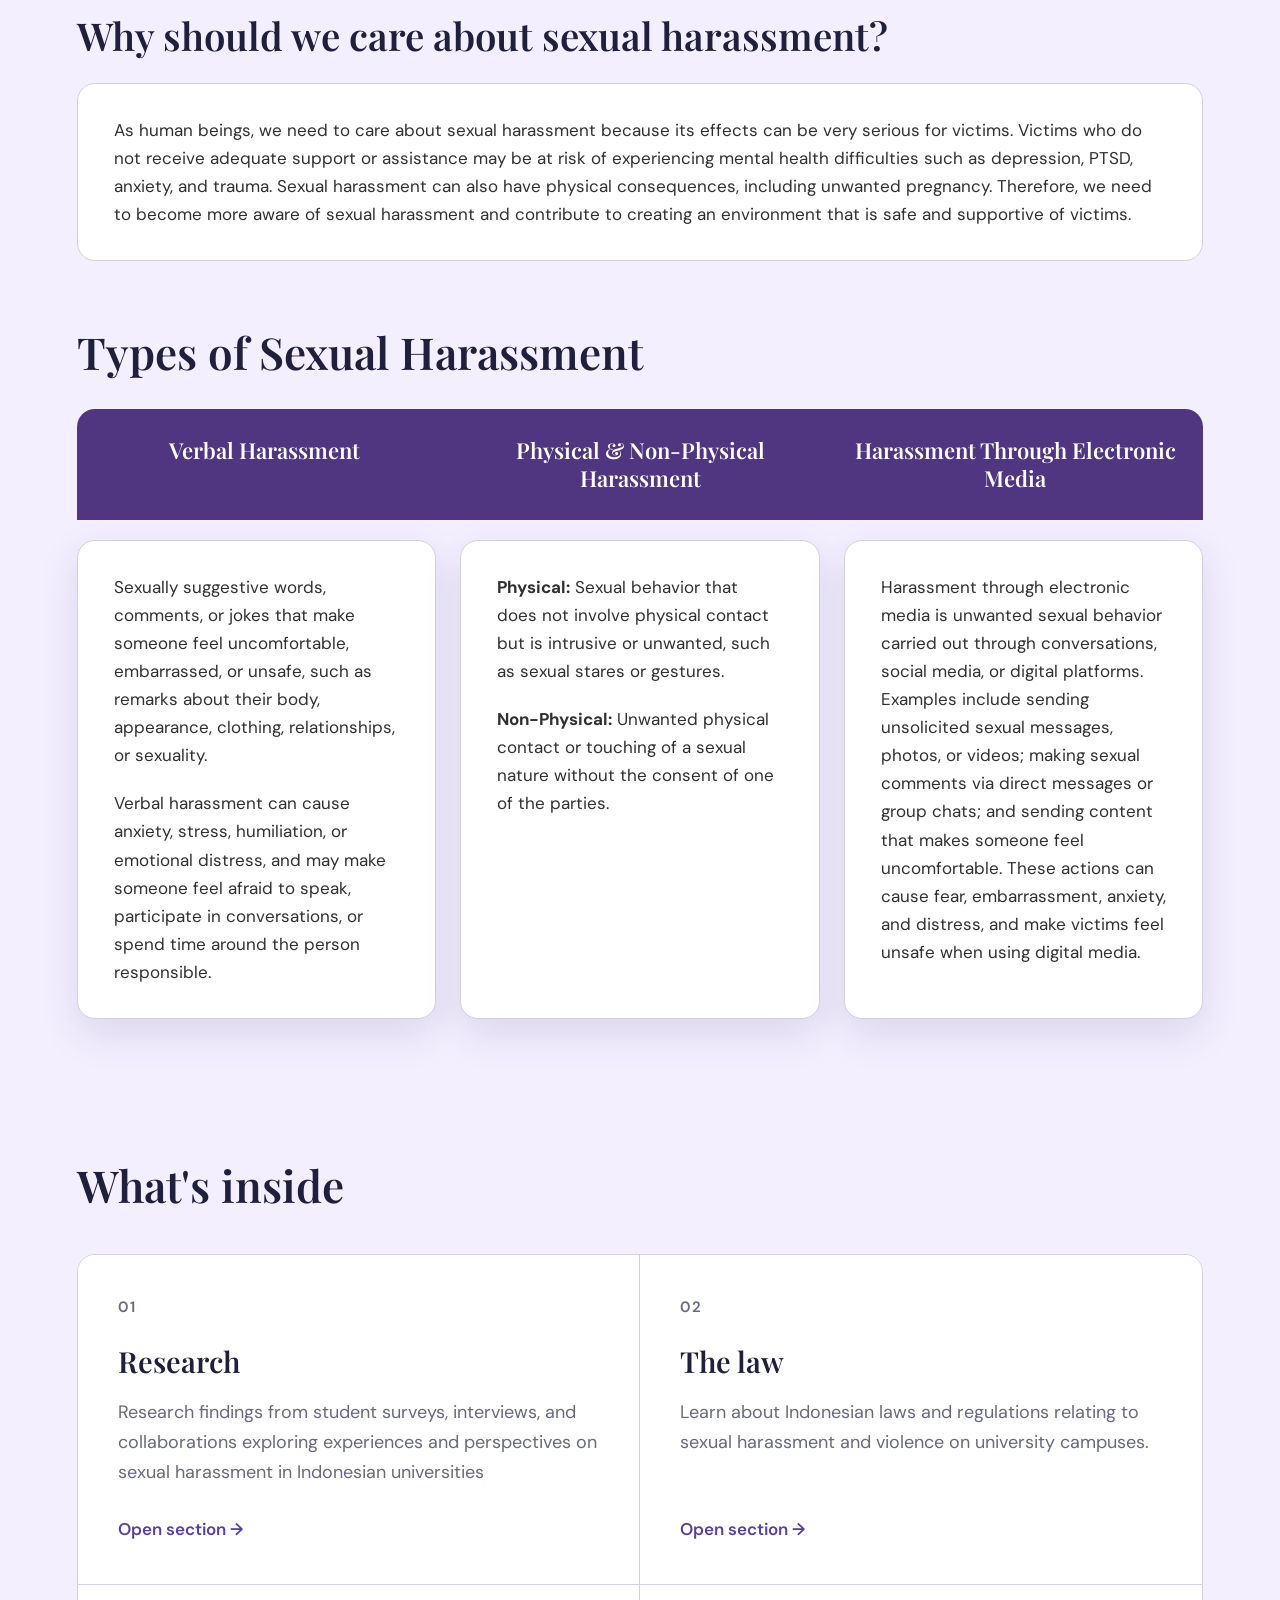
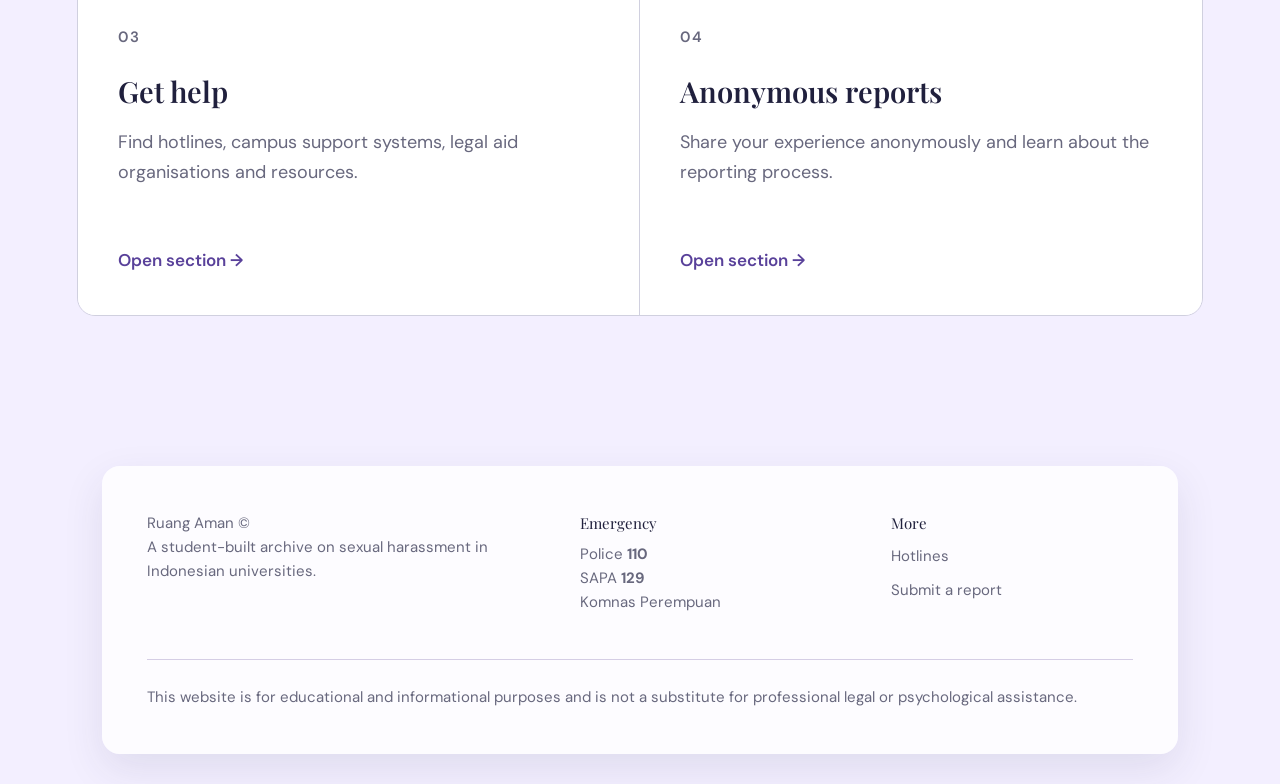
==== commit 0fe9528b: "logo + researhc question in indexhtml and few fix" ====
--- a/index.html
+++ b/index.html
@@ -301,6 +301,26 @@
 
         </section>
 
+        <!-- =====================================================
+     RESEARCH QUESTION
+====================================================== -->
+
+<section class="home-research-question">
+
+    <div class="home-research-question-container">
+
+        <span class="home-research-question-label">
+            RESEARCH QUESTION
+        </span>
+
+        <h1>
+            To What Extent Do Indonesian Laws Protect
+            University Students?
+        </h1>
+
+    </div>
+
+</section>
 
 
 <!-- =================================
--- a/style.css
+++ b/style.css
@@ -776,7 +776,52 @@
 
     color: #322d2d;
 }
-
+/* =====================================================
+   HOME — RESEARCH QUESTION
+===================================================== */
+
+.home-research-question {
+    width: 100%;
+    padding: 70px 5% 75px;
+}
+
+.home-research-question-container {
+    max-width: 1100px;
+    margin: 0 auto;
+    text-align: center;
+}
+
+.home-research-question-label {
+    display: block;
+
+    margin-bottom: 18px;
+
+    color: #303030;
+
+    font-size: 14px;
+    font-weight: 700;
+
+    letter-spacing: 3px;
+    text-transform: uppercase;
+}
+
+.home-research-question h1 {
+    margin: 0 auto;
+
+    max-width: 1000px;
+
+    color: var(--accent);
+
+    font-family: "Playfair Display", serif;
+
+    font-size: clamp(38px, 5vw, 68px);
+
+    font-weight: 600;
+
+    line-height: 1.08;
+
+    text-align: center;
+}
 
 /* =========================================================
    TYPES OF HARASSMENT SECTION
@@ -4454,1539 +4499,3 @@
         font-size: 21px;
     }
 }
-
-/* =========================================================
-   RUANG AMAN — ANALYSIS PAGE
-   Layout based on Canva wireframe
-   Visual language based on Home + Research
-========================================================= */
-
-
-/* =========================================================
-   1. PAGE
-========================================================= */
-
-html,
-body {
-    overflow-x: hidden;
-}
-
-.research-page {
-    width: 100%;
-    min-height: 100vh;
-    padding-bottom: 40px;
-    background: var(--background-color);
-}
-
-.analysis-section {
-    width: 100%;
-    background: transparent;
-}
-
-.analysis-container {
-    width: min(1400px, 88%);
-    margin: 0 auto;
-}
-
-
-/* =========================================================
-   2. SHARED TYPOGRAPHY
-========================================================= */
-
-.analysis-page h1,
-.analysis-page h2,
-.analysis-page h3 {
-    font-family: "Playfair Display", serif;
-    color: var(--heading-color);
-}
-
-.analysis-page p {
-    color: var(--text-color);
-}
-
-.section-label {
-    display: inline-block;
-
-    margin-bottom: 18px;
-
-    color: var(--accent);
-
-    font-size: 13px;
-    font-weight: 700;
-
-    letter-spacing: 3px;
-
-    text-transform: uppercase;
-}
-
-
-/* =========================================================
-   3. INTRO
-========================================================= */
-
-/* =========================================================
-   ANALYSIS INTRO
-========================================================= */
-
-.analysis-intro {
-    padding: 170px 4.3% 70px;
-}
-
-.analysis-intro h1 {
-    margin: 30px 0 0;
-    max-width: 1200px;
-
-    font-family: "Playfair Display", serif;
-    font-size: clamp(48px, 5vw, 76px);
-    line-height: 1.05;
-    font-weight: 600;
-
-    color: var(--heading-color);
-}
-
-/* =========================================================
-   4. INTRODUCTION BOX
-========================================================= */
-
-.analysis-intro-box {
-
-    width: 100%;
-
-    padding: 34px 38px;
-
-    border: 1px solid var(--card-border);
-
-    border-radius: 26px;
-
-    background: var(--card-background);
-
-    box-shadow:
-        0 12px 35px rgba(60, 50, 100, 0.06);
-
-    backdrop-filter: blur(10px);
-}
-
-.analysis-intro-box p {
-
-    margin: 0;
-
-    font-size: 20px;
-
-    line-height: 1.65;
-
-    text-align: left;
-}
-
-.analysis-intro-box p + p {
-    margin-top: 18px;
-}
-
-
-/* =========================================================
-   5. HOME-STYLE INFORMATION SECTION
-========================================================= */
-
-.analysis-home-style {
-
-    display: grid;
-
-    grid-template-columns:
-        minmax(250px, 0.75fr)
-        minmax(500px, 1.6fr);
-
-    gap: 60px;
-
-    align-items: center;
-
-    margin-top: 90px;
-}
-
-
-/* LEFT TEXT */
-
-.analysis-home-label {
-
-    display: flex;
-
-    flex-direction: column;
-
-    justify-content: center;
-}
-
-.analysis-home-label span {
-
-    margin-bottom: 12px;
-
-    color: var(--text-secondary);
-
-    font-size: 15px;
-
-    font-weight: 600;
-
-    letter-spacing: 3px;
-
-    text-transform: uppercase;
-}
-
-.analysis-home-label strong {
-
-    color: var(--accent);
-
-    font-family: "Playfair Display", serif;
-
-    font-size: clamp(45px, 4.5vw, 68px);
-
-    line-height: 1.03;
-
-    font-weight: 700;
-}
-
-
-/* RIGHT CARD */
-
-.analysis-home-card {
-
-    padding: 0;
-}
-
-.analysis-home-card h2 {
-
-    margin: 0 0 18px;
-
-    color: var(--heading-color);
-
-    font-size: clamp(32px, 3vw, 46px);
-
-    line-height: 1.1;
-}
-
-.analysis-home-card-box {
-
-    padding: 30px 34px;
-
-    border: 1px solid var(--card-border);
-
-    border-radius: 22px;
-
-    background: var(--card-background);
-
-    box-shadow:
-        0 10px 30px rgba(60, 50, 100, 0.05);
-}
-
-.analysis-home-card-box p {
-
-    margin: 0;
-
-    font-size: 17px;
-
-    line-height: 1.7;
-}
-
-.analysis-home-card-box p + p {
-    margin-top: 18px;
-}
-
-
-/* =========================================================
-   6. PROTECTION SECTION
-========================================================= */
-
-.protection-section {
-
-    padding: 105px 0 110px;
-
-    background:
-        linear-gradient(
-            135deg,
-            color-mix(
-                in srgb,
-                var(--accent) 12%,
-                transparent
-            ),
-            transparent 55%
-        );
-}
-
-.analysis-heading-block {
-
-    margin-bottom: 45px;
-}
-
-.analysis-heading-block h2 {
-
-    margin: 0 0 18px;
-
-    font-size: clamp(38px, 4vw, 56px);
-
-    line-height: 1.05;
-
-    letter-spacing: -1px;
-}
-
-.analysis-lead {
-
-    max-width: 850px;
-
-    margin: 0;
-
-    color: var(--text-color);
-
-    font-size: 21px;
-
-    font-weight: 600;
-
-    line-height: 1.5;
-}
-
-
-/* =========================================================
-   7. FINDING CARDS
-========================================================= */
-
-.finding-cards {
-
-    display: grid;
-
-    grid-template-columns:
-        repeat(3, 1fr);
-
-    gap: 38px;
-
-    align-items: stretch;
-}
-
-
-/* CARD */
-
-.finding-card {
-    overflow: hidden;
-
-    display: flex;
-
-    flex-direction: column;
-
-    min-height: 480px;
-
-    border: 1px solid var(--card-border);
-
-    border-radius: 22px;
-}
-
-.finding-card:hover {
-
-    transform: translateY(-5px);
-
-    box-shadow:
-        0 18px 40px rgba(60, 50, 100, 0.10);
-}
-
-
-/* TOP + BOTTOM */
-
-.finding-card-top,
-.finding-card-bottom {
-
-    flex: 1;
-
-    padding: 25px 24px;
-
-    display: flex;
-
-    flex-direction: column;
-
-    justify-content: flex-start;
-}
-
-.finding-card-top {
-
-    background: var(--card-background);
-}
-
-.finding-card-bottom {
-    background: var(--card-background);
-
-    border-radius: 0 0 22px 22px;
-}
-
-
-/* NUMBER */
-
-.finding-number {
-
-    display: block;
-
-    margin-bottom: 14px;
-
-    color: var(--accent);
-
-    font-family: "Playfair Display", serif;
-
-    font-size: 44px;
-
-    line-height: 1;
-
-    font-weight: 700;
-}
-
-
-/* CARD TEXT */
-
-.finding-card p {
-
-    margin: 0;
-
-    color: var(--text-color);
-
-    font-size: 16px;
-
-    line-height: 1.55;
-
-    font-weight: 500;
-}
-
-
-/* BUT */
-
-.finding-but {
-
-    flex-shrink: 0;
-
-    display: flex;
-
-    align-items: center;
-
-    justify-content: center;
-
-    width: calc(100% - 36px);
-
-    min-height: 62px;
-
-    margin: 0 18px;
-
-    padding: 12px 20px;
-
-    border-radius: 12px;
-
-    background: var(--accent-dark);
-
-    color: #ffffff;
-
-    font-size: 19px;
-
-    font-weight: 700;
-
-    letter-spacing: 1px;
-
-}
-
-
-/* DARK MODE */
-
-html.dark .finding-but,
-body.dark-mode .finding-but {
-
-    background: var(--accent);
-
-    color: #20203d;
-}
-
-
-/* =========================================================
-   8. CONCLUSION BAR
-========================================================= */
-
-.analysis-conclusion-bar {
-
-    margin-top: 42px;
-
-    padding: 20px 30px;
-
-    border-radius: 999px;
-
-    background: var(--accent-dark);
-
-    color: #ffffff;
-
-    font-size: 17px;
-
-    font-weight: 600;
-
-    text-align: center;
-
-    line-height: 1.5;
-
-    box-shadow:
-        0 10px 25px rgba(60, 50, 100, 0.10);
-}
-
-html.dark .analysis-conclusion-bar,
-body.dark-mode .analysis-conclusion-bar {
-
-    background: var(--accent);
-
-    color: #20203d;
-}
-
-
-/* =========================================================
-   9. RESEARCH-STYLE SECTION
-========================================================= */
-
-.rights-section {
-
-    padding: 120px 0;
-}
-
-.research-style-grid {
-
-    display: grid;
-
-    grid-template-columns:
-        minmax(0, 1fr)
-        minmax(0, 1fr);
-
-    gap: 65px;
-
-    align-items: center;
-}
-
-
-/* LEFT */
-
-.research-style-text {
-
-    padding: 35px 38px;
-
-    border: 1px solid var(--card-border);
-
-    border-radius: 28px;
-
-    background: var(--card-background);
-
-    box-shadow:
-        0 12px 35px rgba(60, 50, 100, 0.06);
-}
-
-.research-style-eyebrow {
-
-    margin-bottom: 18px;
-
-    color: var(--accent);
-
-    font-size: 13px;
-
-    font-weight: 700;
-
-    letter-spacing: 3px;
-}
-
-.research-style-text h2 {
-
-    margin: 0 0 25px;
-
-    font-size: clamp(32px, 3.2vw, 46px);
-
-    line-height: 1.08;
-}
-
-.research-style-text p {
-
-    margin: 0;
-
-    font-size: 17px;
-
-    line-height: 1.65;
-}
-
-.research-style-text p + p {
-
-    margin-top: 17px;
-}
-
-.research-style-highlight {
-
-    font-weight: 700;
-}
-
-
-/* LIST */
-
-.research-style-list {
-
-    margin-top: 35px;
-}
-
-.research-style-list h3 {
-
-    margin: 0 0 12px;
-
-    font-family: "DM Sans", sans-serif;
-
-    color: var(--text-color);
-
-    font-size: 18px;
-
-    line-height: 1.4;
-
-    font-weight: 700;
-}
-
-.research-style-list ul {
-
-    margin: 0;
-
-    padding: 0;
-
-    list-style: none;
-}
-
-.research-style-list li {
-
-    position: relative;
-
-    padding-left: 28px;
-
-    margin-bottom: 8px;
-
-    color: var(--text-color);
-
-    font-size: 17px;
-
-    line-height: 1.5;
-}
-
-.research-style-list li::before {
-
-    content: "→";
-
-    position: absolute;
-
-    left: 0;
-
-    color: var(--accent);
-
-    font-weight: 700;
-}
-
-
-/* =========================================================
-   10. QUESTION / IMAGE
-========================================================= */
-
-.research-style-visual {
-
-    display: flex;
-
-    flex-direction: column;
-
-    gap: 22px;
-}
-
-
-/* QUESTION BOX */
-
-.question-callout {
-
-    padding: 25px 27px;
-
-    border-radius: 20px;
-
-    background: var(--accent-dark);
-
-    color: #ffffff;
-
-    font-size: 20px;
-
-    line-height: 1.45;
-
-    box-shadow:
-        0 10px 28px rgba(60, 50, 100, 0.10);
-}
-
-.question-callout span {
-
-    font-weight: 700;
-}
-
-html.dark .question-callout,
-body.dark-mode .question-callout {
-
-    background: var(--accent);
-
-    color: #20203d;
-}
-
-
-/* IMAGE */
-
-.survey-image-wrapper {
-
-    overflow: hidden;
-
-    padding: 8px;
-
-    border: 1px solid var(--card-border);
-
-    background: var(--card-background);
-
-    box-shadow:
-        0 10px 30px rgba(60, 50, 100, 0.06);
-}
-
-.survey-image-wrapper img {
-
-    display: block;
-
-    width: 100%;
-
-    height: auto;
-
-    object-fit: contain;
-}
-
-
-/* CAPTION */
-
-.survey-image-caption {
-
-    margin: 0;
-
-    color: var(--accent);
-
-    font-size: 17px;
-
-    line-height: 1.55;
-
-    font-weight: 600;
-}
-
-
-/* =========================================================
-   11. REPORTING SECTION
-========================================================= */
-
-.reporting-section {
-
-    padding: 115px 0 120px;
-
-    background:
-        linear-gradient(
-            135deg,
-            color-mix(
-                in srgb,
-                var(--accent) 10%,
-                transparent
-            ),
-            transparent 60%
-        );
-}
-
-.reporting-heading {
-
-    margin-bottom: 42px;
-}
-
-.reporting-heading h2 {
-
-    margin: 0 0 12px;
-
-    font-size: clamp(42px, 4.5vw, 62px);
-
-    line-height: 1;
-
-    letter-spacing: -1px;
-}
-
-.reporting-heading p {
-
-    max-width: 1050px;
-
-    margin: 0;
-
-    font-size: 21px;
-
-    line-height: 1.55;
-
-    font-weight: 600;
-}
-
-.reporting-heading u {
-
-    text-underline-offset: 4px;
-}
-
-
-/* =========================================================
-   12. REPORTING STAT ROW
-========================================================= */
-
-.reporting-stat-row {
-
-    display: grid;
-
-    grid-template-columns:
-        minmax(250px, 0.8fr)
-        minmax(350px, 1fr);
-
-    gap: 65px;
-
-    align-items: center;
-
-    margin-bottom: 50px;
-}
-
-
-/* STAT */
-
-.reporting-stat {
-
-    display: flex;
-
-    flex-direction: column;
-
-    align-items: center;
-
-    justify-content: center;
-
-    text-align: center;
-}
-
-.reporting-stat span {
-
-    margin-bottom: 8px;
-
-    color: var(--text-color);
-
-    font-size: 21px;
-
-    font-weight: 700;
-}
-
-.reporting-stat strong {
-
-    color: var(--accent);
-
-    font-family: "Playfair Display", serif;
-
-    font-size: clamp(72px, 8vw, 115px);
-
-    line-height: 0.95;
-
-    font-weight: 700;
-}
-
-
-/* REASONS */
-
-.reporting-reasons {
-
-    padding: 27px 30px;
-
-    border-radius: 22px;
-
-    background: var(--accent-dark);
-
-    color: #ffffff;
-
-    box-shadow:
-        0 12px 30px rgba(60, 50, 100, 0.10);
-}
-
-.reporting-reasons p {
-
-    margin: 0;
-
-    color: inherit;
-
-    font-size: 16px;
-
-    line-height: 1.5;
-}
-
-.reporting-reasons p + p {
-
-    margin-top: 15px;
-}
-
-.reporting-reasons ul {
-
-    margin: 5px 0 0;
-
-    padding-left: 25px;
-}
-
-.reporting-reasons li {
-
-    margin-bottom: 3px;
-
-    font-size: 16px;
-
-    line-height: 1.5;
-}
-
-html.dark .reporting-reasons,
-body.dark-mode .reporting-reasons {
-
-    background: var(--accent);
-
-    color: #20203d;
-}
-
-
-/* =========================================================
-   13. REPORTING INTERVIEW BOX
-========================================================= */
-
-.reporting-interview {
-
-    padding: 28px 30px;
-
-    border: 1px solid var(--card-border);
-
-    border-radius: 23px;
-
-    background: var(--card-background);
-
-    box-shadow:
-        0 12px 32px rgba(60, 50, 100, 0.05);
-}
-
-.reporting-interview h3 {
-
-    margin: 0 0 5px;
-
-    font-family: "DM Sans", sans-serif;
-
-    color: var(--accent);
-
-    font-size: 20px;
-
-    line-height: 1.4;
-
-    font-weight: 700;
-}
-
-.reporting-interview > p {
-
-    margin: 0;
-
-    color: var(--text-color);
-
-    font-size: 16px;
-
-    line-height: 1.65;
-}
-
-
-/* LAW / REALITY */
-
-.law-reality {
-
-    display: grid;
-
-    grid-template-columns:
-        1fr 1fr;
-
-    gap: 35px;
-
-    margin-top: 25px;
-}
-
-.law-reality strong {
-
-    display: block;
-
-    margin-bottom: 2px;
-
-    color: var(--accent);
-
-    font-size: 16px;
-}
-
-.law-reality p {
-
-    margin: 0;
-
-    color: var(--text-color);
-
-    font-size: 16px;
-
-    line-height: 1.5;
-}
-
-
-/* FINAL SENTENCE */
-
-.reporting-final {
-
-    margin-top: 22px !important;
-
-    color: var(--accent) !important;
-
-    font-weight: 700;
-}
-
-
-/* =========================================================
-   14. FINAL TAKEAWAY
-========================================================= */
-
-.analysis-final {
-
-    padding: 120px 0 140px;
-
-    text-align: center;
-}
-
-.analysis-final .analysis-container {
-
-    max-width: 1000px;
-}
-
-.analysis-final h2 {
-
-    margin: 0 0 22px;
-
-    font-size: clamp(40px, 4vw, 56px);
-
-    line-height: 1.05;
-}
-
-.analysis-final p {
-
-    max-width: 780px;
-
-    margin: 0 auto;
-
-    color: var(--text-secondary);
-
-    font-size: 20px;
-
-    line-height: 1.7;
-}
-
-
-/* =========================================================
-   15. FLOATING TABLE OF CONTENTS
-========================================================= */
-
-.analysis-toc {
-
-    position: fixed;
-
-    top: 120px;
-
-    right: 28px;
-
-    z-index: 150;
-
-    display: flex;
-
-    align-items: flex-start;
-
-    flex-direction: column;
-}
-
-
-/* DIAMOND */
-
-.analysis-toc-toggle {
-
-    width: 50px;
-
-    height: 50px;
-
-    display: flex;
-
-    align-items: center;
-
-    justify-content: center;
-
-    flex-shrink: 0;
-
-    border: 1px solid var(--card-border);
-
-    border-radius: 17px;
-
-    background: var(--card-background);
-
-    color: var(--accent);
-
-    font-size: 23px;
-
-    cursor: pointer;
-
-    box-shadow:
-        0 8px 25px rgba(60, 50, 100, 0.10);
-
-    transition:
-        transform 0.25s ease,
-        background-color 0.3s ease,
-        color 0.3s ease;
-}
-
-.analysis-toc-toggle:hover {
-
-    transform: rotate(45deg);
-}
-
-
-/* MENU */
-
-.analysis-toc-menu {
-
-    width: 0;
-
-    max-height: 0;
-
-    overflow: hidden;
-
-    opacity: 0;
-
-    margin-top: 10px;
-
-    padding: 0;
-
-    border: 0;
-
-    border-radius: 18px;
-
-    background: var(--card-background);
-
-    box-shadow:
-        0 12px 30px rgba(60, 50, 100, 0.10);
-
-    transition:
-        width 0.3s ease,
-        max-height 0.3s ease,
-        opacity 0.25s ease,
-        padding 0.3s ease;
-}
-
-
-/* EXPAND */
-
-.analysis-toc:hover .analysis-toc-menu {
-
-    width: 210px;
-
-    max-height: 400px;
-
-    opacity: 1;
-
-    padding: 17px;
-
-    border: 1px solid var(--card-border);
-}
-
-
-/* LABEL */
-
-.analysis-toc-label {
-
-    margin: 0 0 10px;
-
-    color: var(--text-secondary);
-
-    font-size: 11px;
-
-    font-weight: 700;
-
-    letter-spacing: 2px;
-
-    text-transform: uppercase;
-}
-
-
-/* LINKS */
-
-.analysis-toc-menu a {
-
-    display: block;
-
-    padding: 8px 9px;
-
-    border-radius: 9px;
-
-    color: var(--text-secondary);
-
-    font-size: 14px;
-
-    line-height: 1.3;
-
-    transition:
-        background-color 0.2s ease,
-        color 0.2s ease;
-}
-
-.analysis-toc-menu a:hover {
-
-    background: var(--accent);
-
-    color: #ffffff;
-}
-
-html.dark .analysis-toc-menu a:hover,
-body.dark-mode .analysis-toc-menu a:hover {
-
-    color: #20203d;
-}
-
-
-/* =========================================================
-   16. TABLET
-========================================================= */
-
-@media (max-width: 1050px) {
-
-    .analysis-container {
-        width: min(900px, 90%);
-    }
-
-
-    .analysis-home-style {
-
-        grid-template-columns: 1fr;
-
-        gap: 35px;
-
-        margin-top: 70px;
-    }
-
-
-    .analysis-home-label strong {
-
-        font-size: 55px;
-    }
-
-
-    .finding-cards {
-
-        grid-template-columns: 1fr;
-
-        max-width: 600px;
-
-        margin: 0 auto;
-    }
-
-
-    .finding-card {
-
-        min-height: auto;
-    }
-
-
-    .research-style-grid {
-
-        grid-template-columns: 1fr;
-
-        gap: 45px;
-    }
-
-
-    .reporting-stat-row {
-
-        grid-template-columns: 1fr 1fr;
-
-        gap: 40px;
-    }
-
-}
-
-
-/* =========================================================
-   17. MOBILE
-========================================================= */
-
-@media (max-width: 768px) {
-
-    .analysis-container {
-
-        width: 90%;
-    }
-
-
-    .analysis-intro-section {
-
-        padding: 145px 0 75px;
-    }
-
-
-    .analysis-intro-heading h1 {
-
-        font-size: 52px;
-
-        letter-spacing: -1px;
-    }
-
-
-    .analysis-intro-box {
-
-        padding: 25px 23px;
-
-        border-radius: 20px;
-    }
-
-
-    .analysis-intro-box p {
-
-        font-size: 16px;
-
-        line-height: 1.65;
-    }
-
-
-    .analysis-home-style {
-
-        margin-top: 60px;
-    }
-
-
-    .analysis-home-label strong {
-
-        font-size: 46px;
-    }
-
-
-    .analysis-home-card h2 {
-
-        font-size: 34px;
-    }
-
-
-    .analysis-home-card-box {
-
-        padding: 24px 22px;
-    }
-
-
-    .analysis-home-card-box p {
-
-        font-size: 15px;
-    }
-
-
-    .protection-section {
-
-        padding: 80px 0;
-    }
-
-
-    .analysis-heading-block h2 {
-
-        font-size: 45px;
-    }
-
-
-    .analysis-lead {
-
-        font-size: 17px;
-    }
-
-
-    .finding-cards {
-
-        gap: 25px;
-    }
-
-
-    .finding-card-top,
-    .finding-card-bottom {
-
-        padding: 25px 22px;
-    }
-
-
-    .finding-number {
-
-        font-size: 38px;
-    }
-
-
-    .finding-card p {
-
-        font-size: 16px;
-    }
-
-
-    .analysis-conclusion-bar {
-
-        border-radius: 22px;
-
-        padding: 19px 20px;
-
-        font-size: 15px;
-    }
-
-
-    .rights-section {
-
-        padding: 80px 0;
-    }
-
-
-    .research-style-text {
-
-        padding: 28px 23px;
-
-        border-radius: 21px;
-    }
-
-
-    .research-style-text h2 {
-
-        font-size: 39px;
-    }
-
-
-    .research-style-text p {
-
-        font-size: 15px;
-    }
-
-
-    .question-callout {
-
-        padding: 22px;
-
-        font-size: 17px;
-    }
-
-
-    .reporting-section {
-
-        padding: 80px 0;
-    }
-
-
-    .reporting-heading h2 {
-
-        font-size: 54px;
-    }
-
-
-    .reporting-heading p {
-
-        font-size: 17px;
-    }
-
-
-    .reporting-stat-row {
-
-        grid-template-columns: 1fr;
-
-        gap: 30px;
-    }
-
-
-    .reporting-stat strong {
-
-        font-size: 85px;
-    }
-
-
-    .reporting-reasons {
-
-        padding: 24px;
-    }
-
-
-    .reporting-interview {
-
-        padding: 23px;
-
-        border-radius: 20px;
-    }
-
-
-    .law-reality {
-
-        grid-template-columns: 1fr;
-
-        gap: 17px;
-    }
-
-
-    .analysis-final {
-
-        padding: 80px 0 100px;
-    }
-
-
-    .analysis-final h2 {
-
-        font-size: 48px;
-    }
-
-
-    .analysis-final p {
-
-        font-size: 17px;
-    }
-
-
-    /* FLOATING TOC */
-
-    .analysis-toc {
-
-        top: 105px;
-
-        right: 15px;
-    }
-
-
-    .analysis-toc-toggle {
-
-        width: 46px;
-
-        height: 46px;
-
-        font-size: 21px;
-    }
-
-
-    .analysis-toc:hover .analysis-toc-menu {
-
-        width: 190px;
-    }
-
-}
-
-
-/* =========================================================
-   18. SMALL MOBILE
-========================================================= */
-
-@media (max-width: 480px) {
-
-    .analysis-intro-heading h1 {
-
-        font-size: 45px;
-    }
-
-
-    .analysis-home-label strong {
-
-        font-size: 40px;
-    }
-
-
-    .analysis-heading-block h2 {
-
-        font-size: 39px;
-    }
-
-
-    .reporting-heading h2 {
-
-        font-size: 45px;
-    }
-
-
-    .analysis-final h2 {
-
-        font-size: 41px;
-    }
-
-}
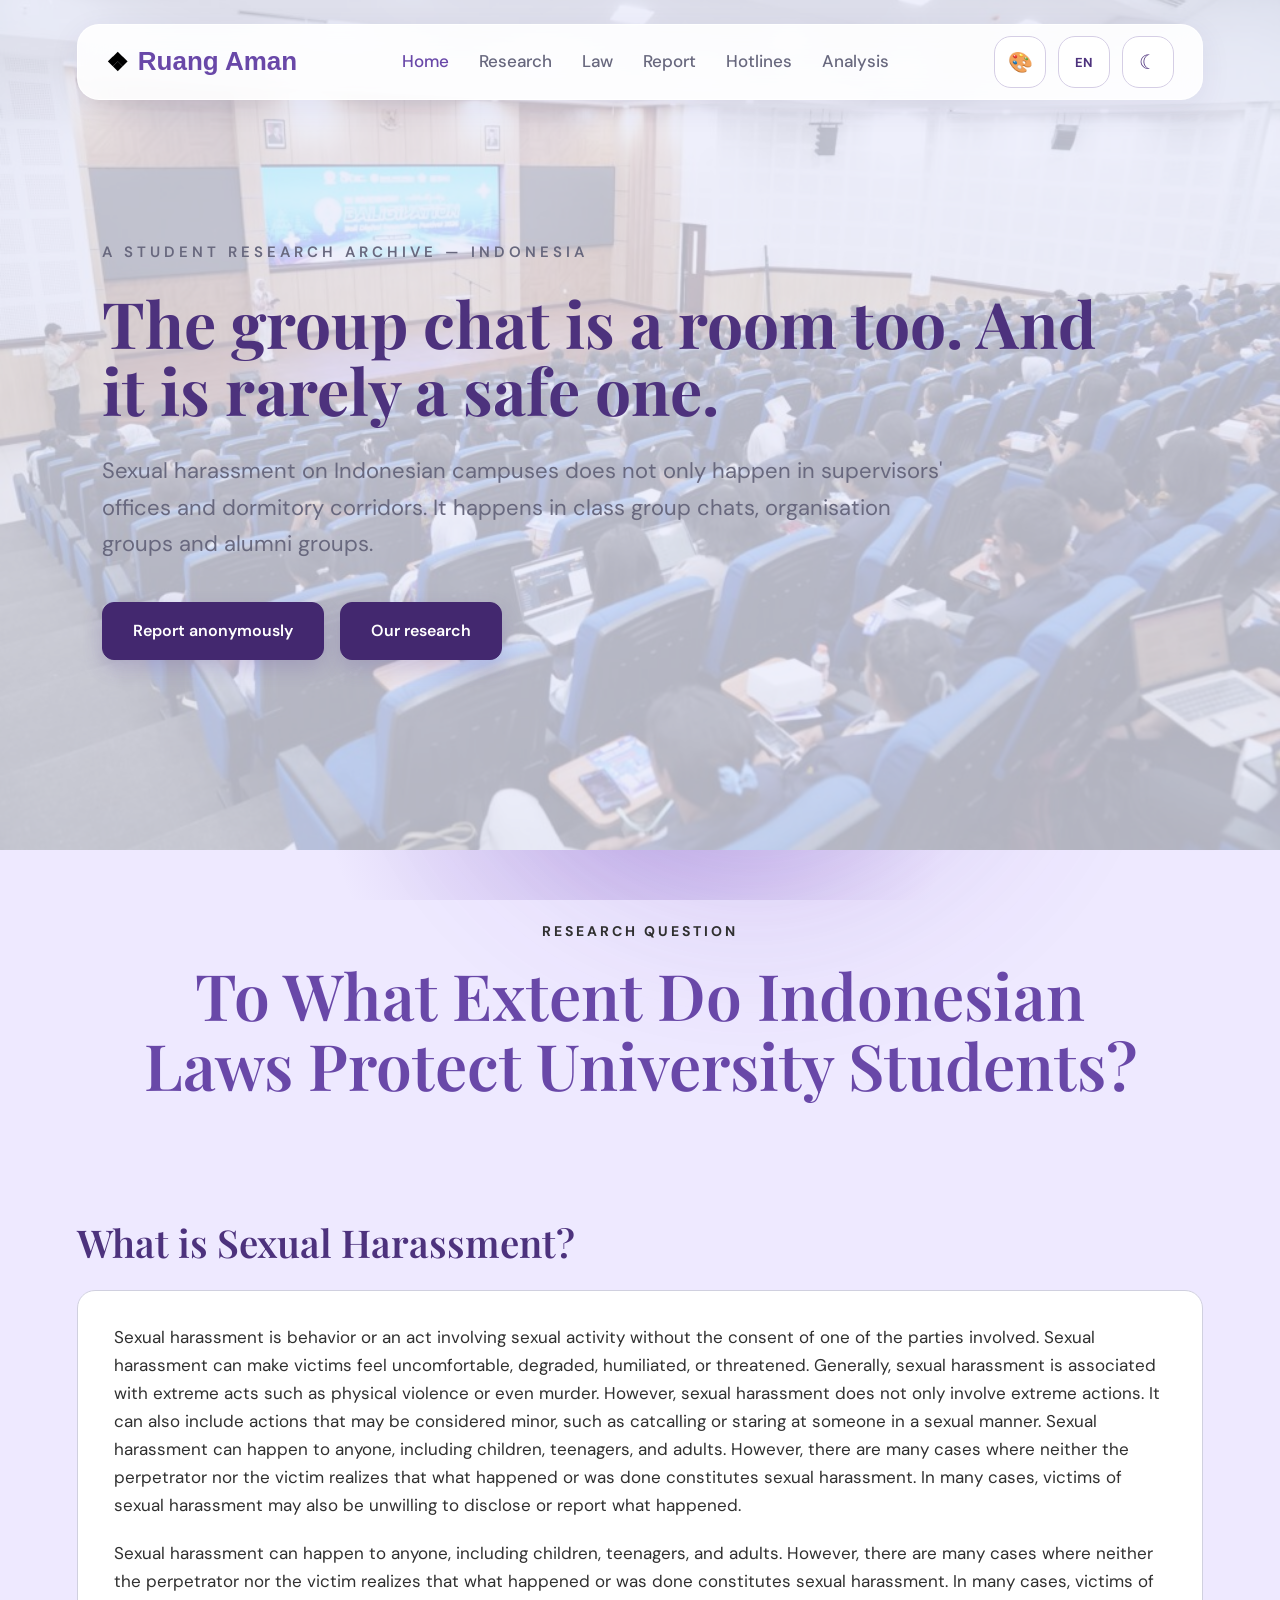
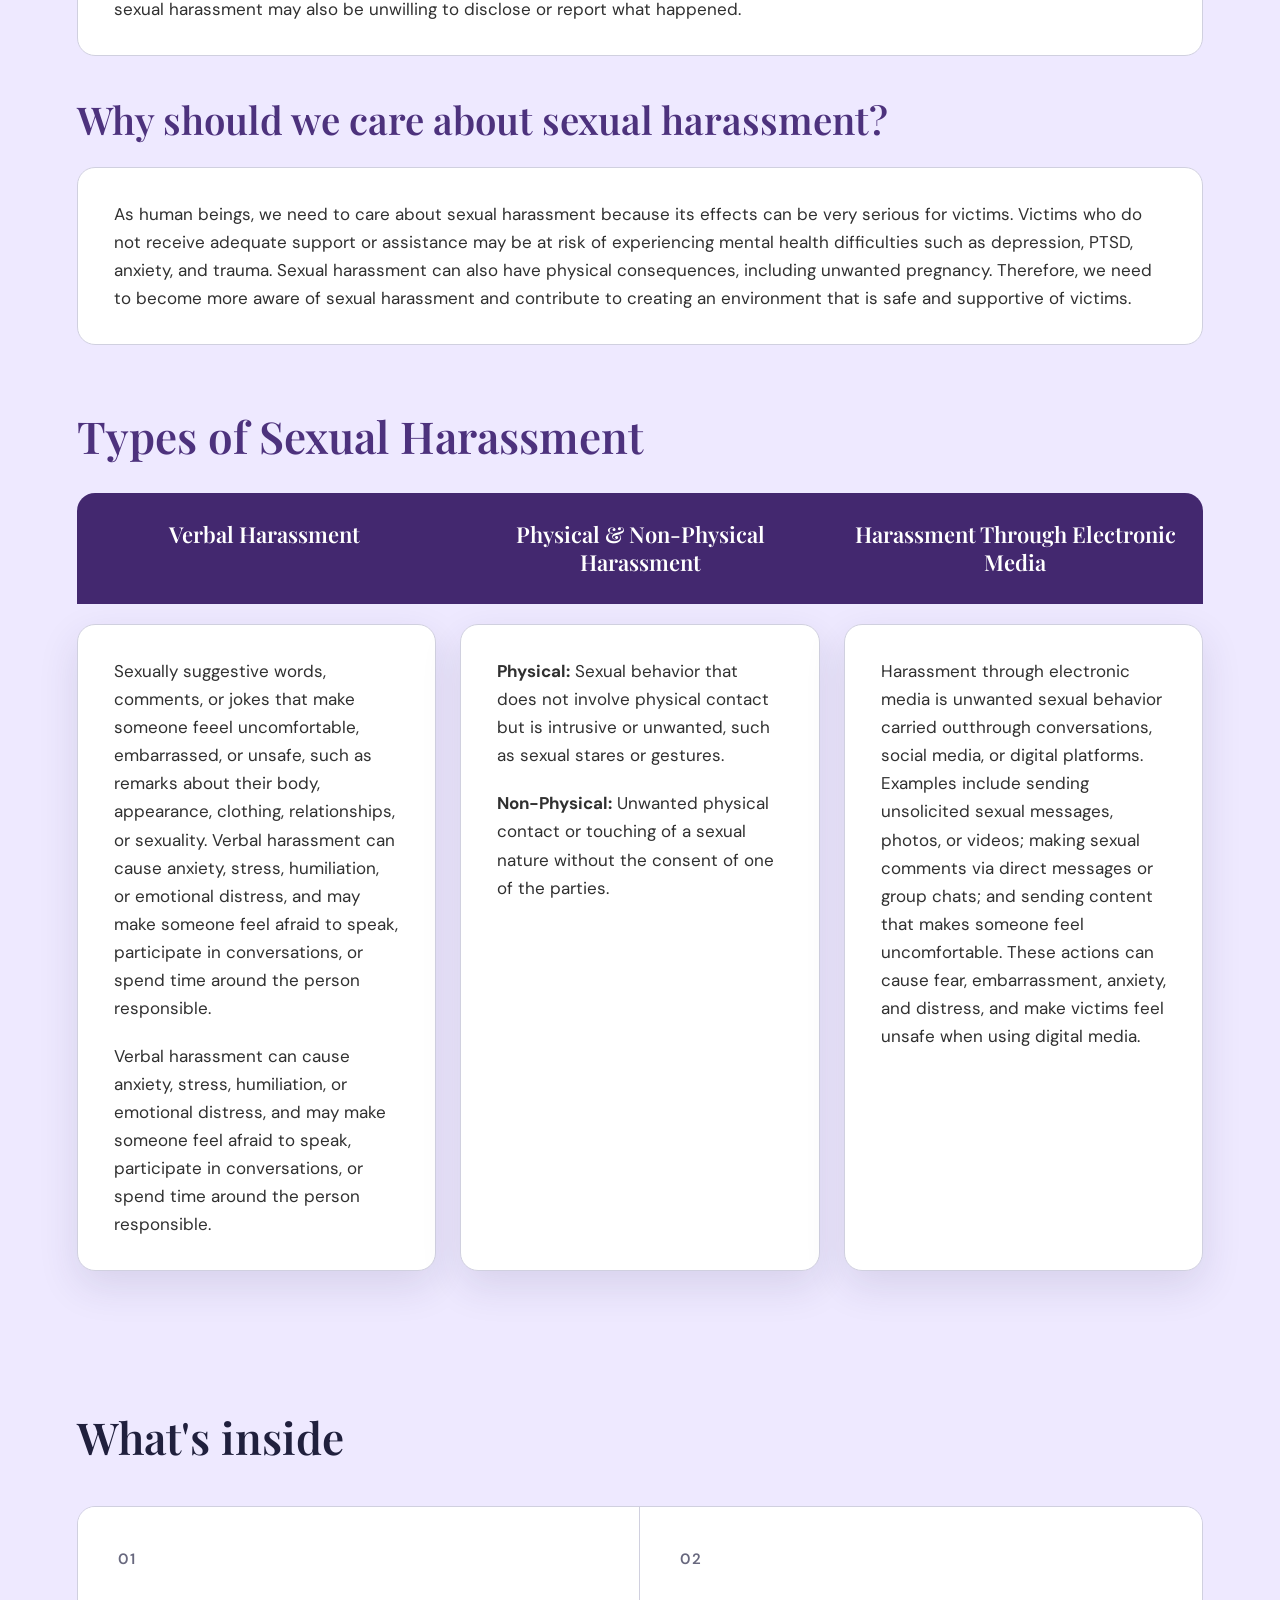
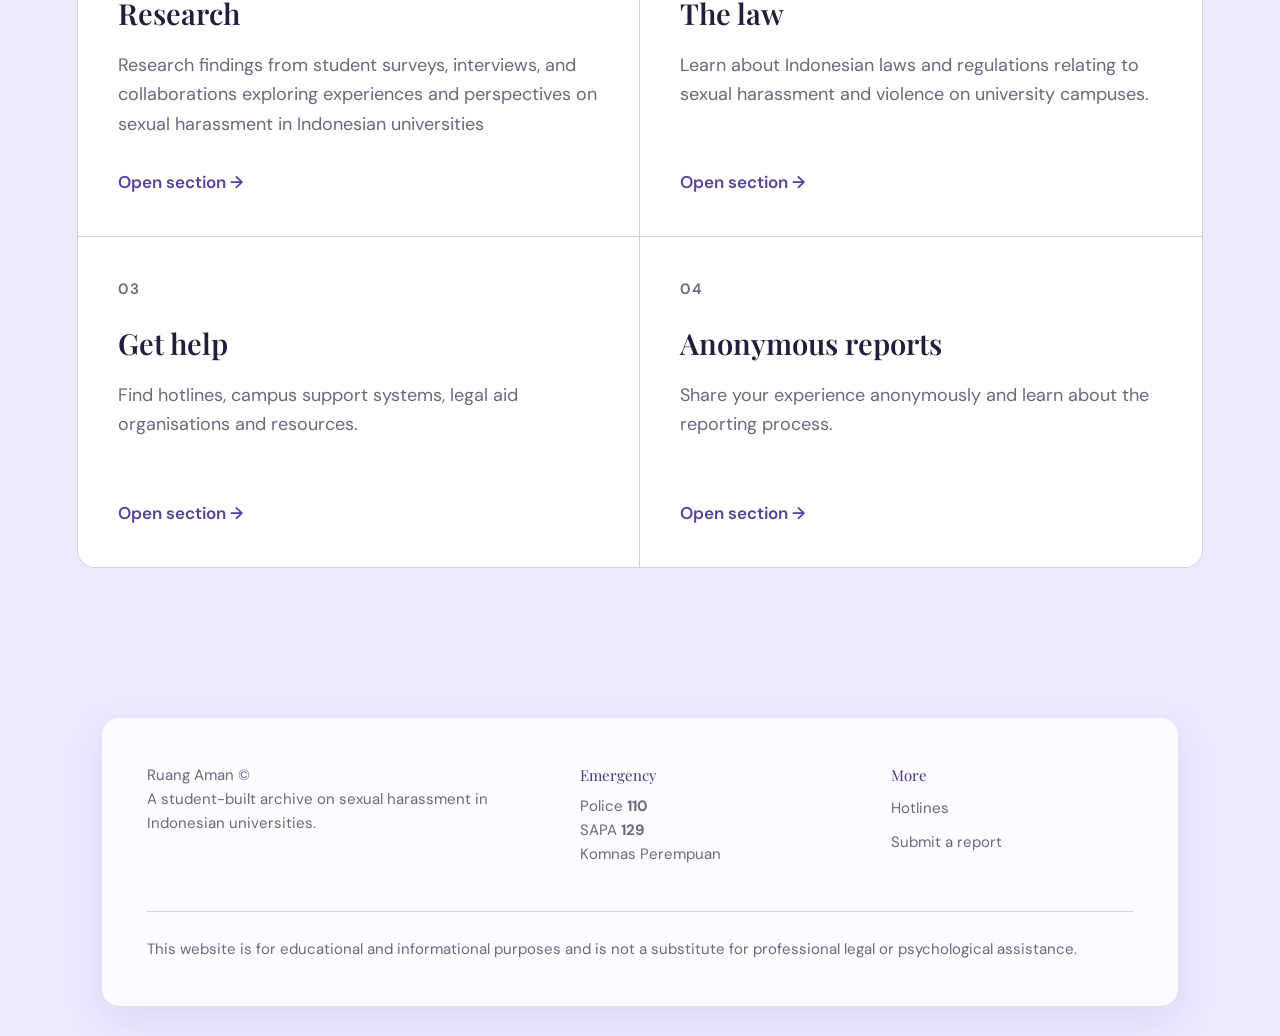
==== commit 3cdfd671: "Update website" ====
--- a/index.html
+++ b/index.html
@@ -309,11 +309,11 @@
 
     <div class="home-research-question-container">
 
-        <span class="home-research-question-label">
+        <span class="home-research-question-label" data-i18n="research.question.htmllabel">
             RESEARCH QUESTION
         </span>
 
-        <h1>
+        <h1 data-i18n="research.question.">
             To What Extent Do Indonesian Laws Protect
             University Students?
         </h1>
@@ -398,8 +398,8 @@
         </div>
 
         <div class="info-box">
-            <p data-i18n="types.Physical & Non-Physical.box"><strong>Physical:</strong> Sexual behavior that does not involve physical contact but is intrusive or unwanted, such as sexual stares or gestures.</p>
-            <p data-i18n="types.Physical & Non-Physical.box"><strong>Non-Physical:</strong> Unwanted physical contact or touching of a sexual nature without the consent of one of the parties.</p>
+            <p data-i18n="types.Physical.box"><strong>Physical:</strong> Sexual behavior that does not involve physical contact but is intrusive or unwanted, such as sexual stares or gestures.</p>
+            <p data-i18n="types.NonPhysical.box"><strong>Non-Physical:</strong> Unwanted physical contact or touching of a sexual nature without the consent of one of the parties.</p>
         </div>
 
         <div class="info-box">
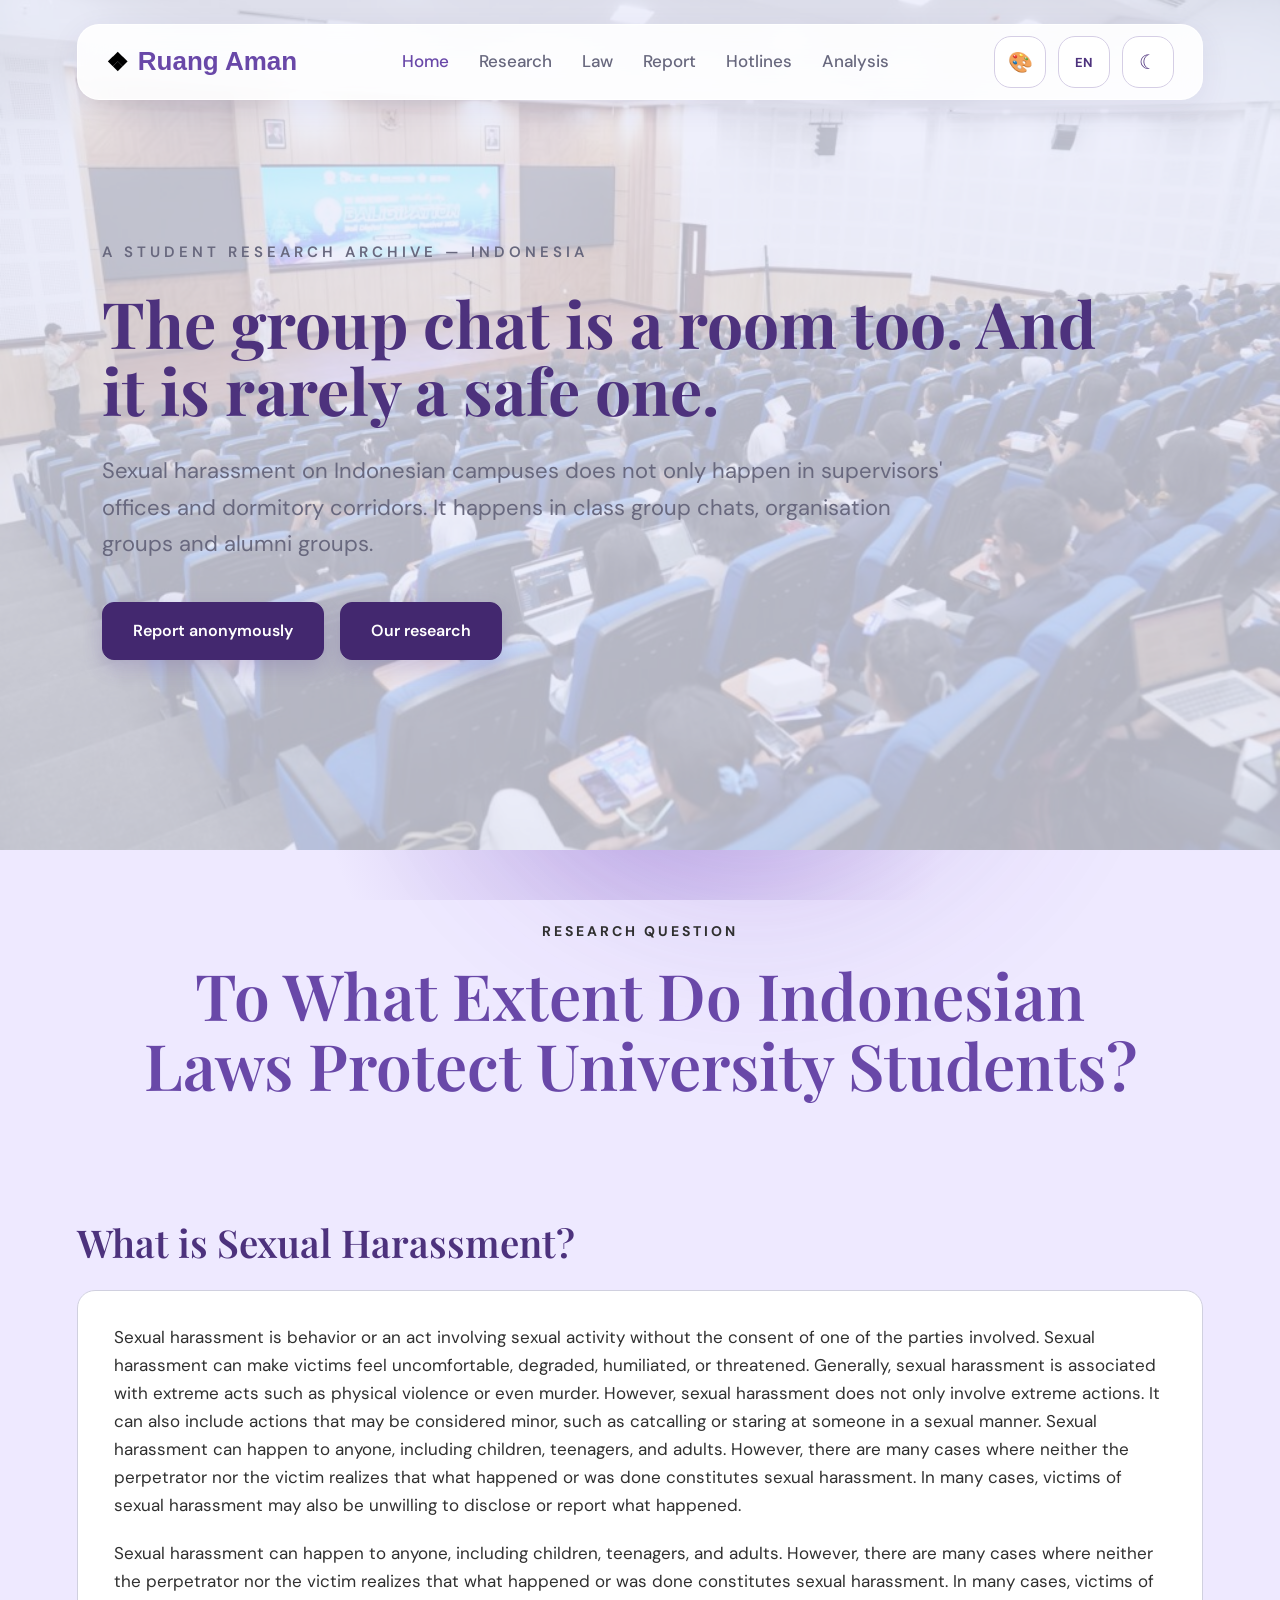
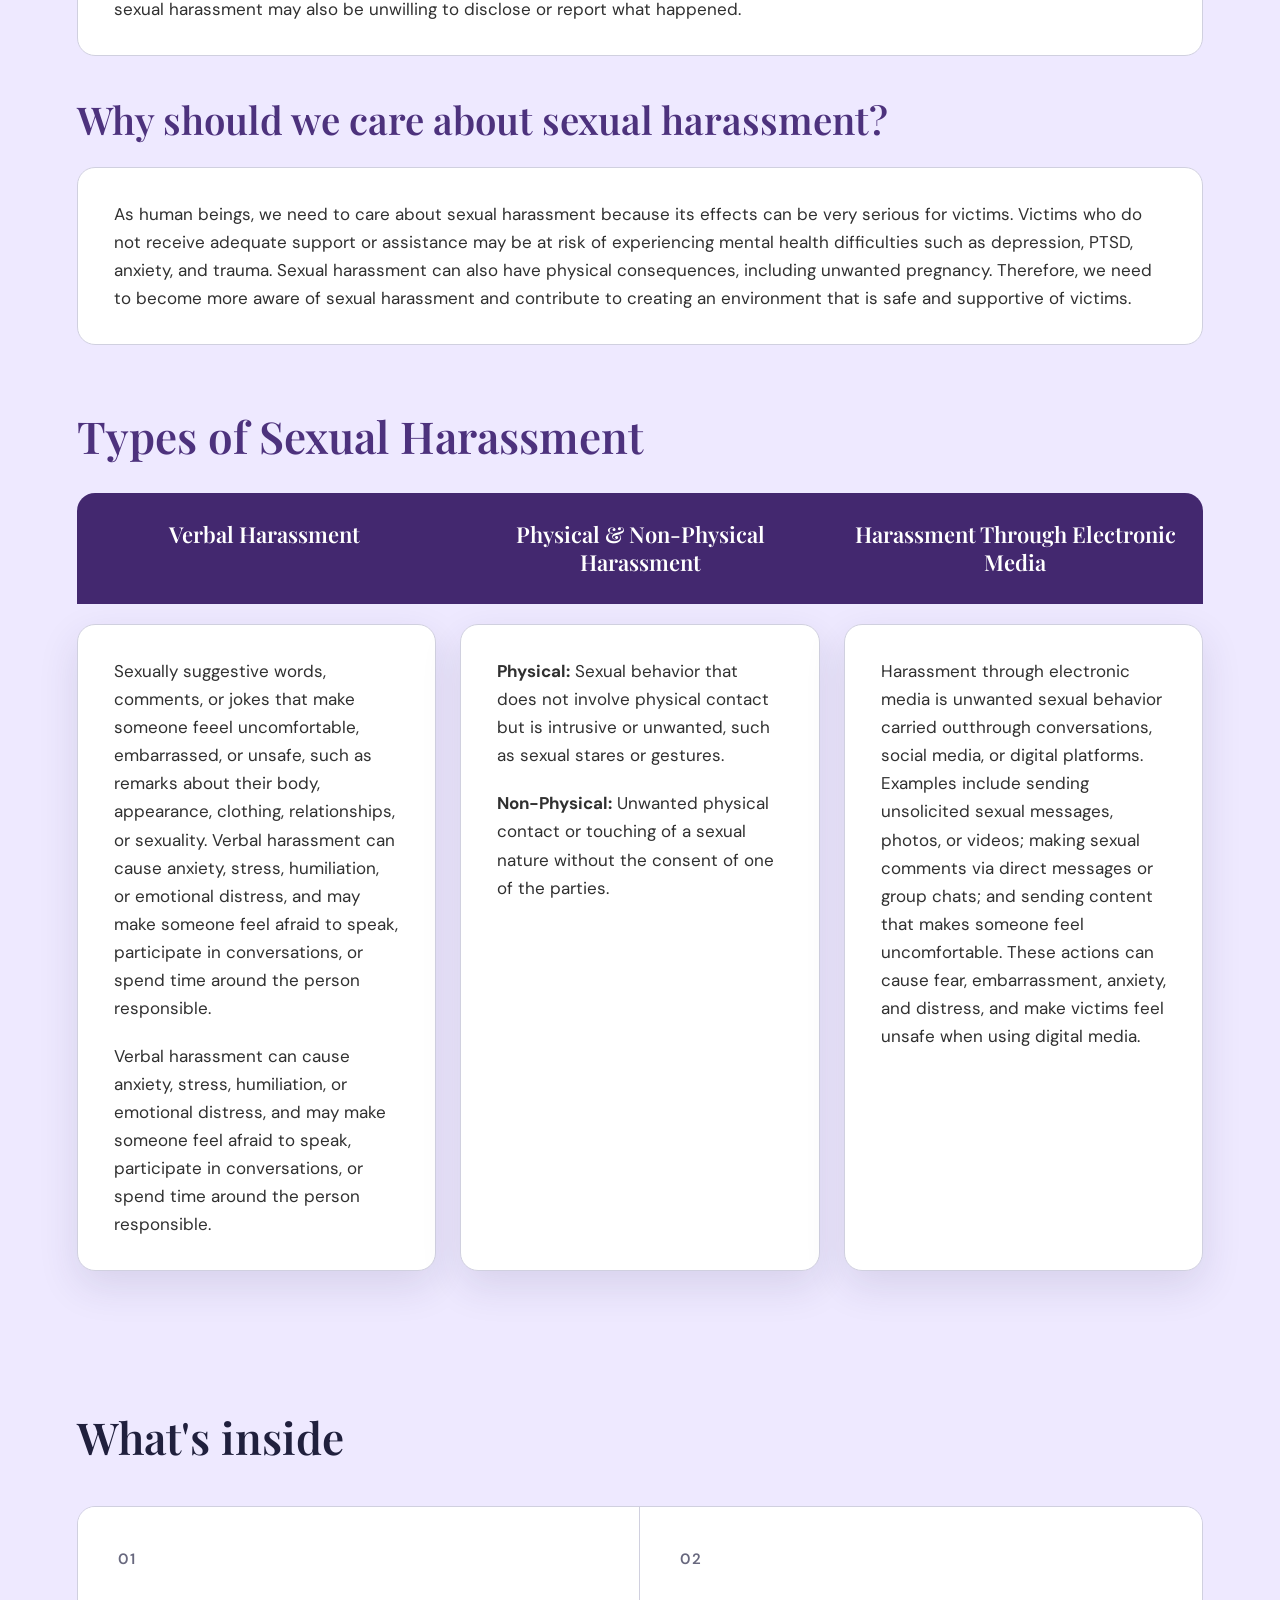
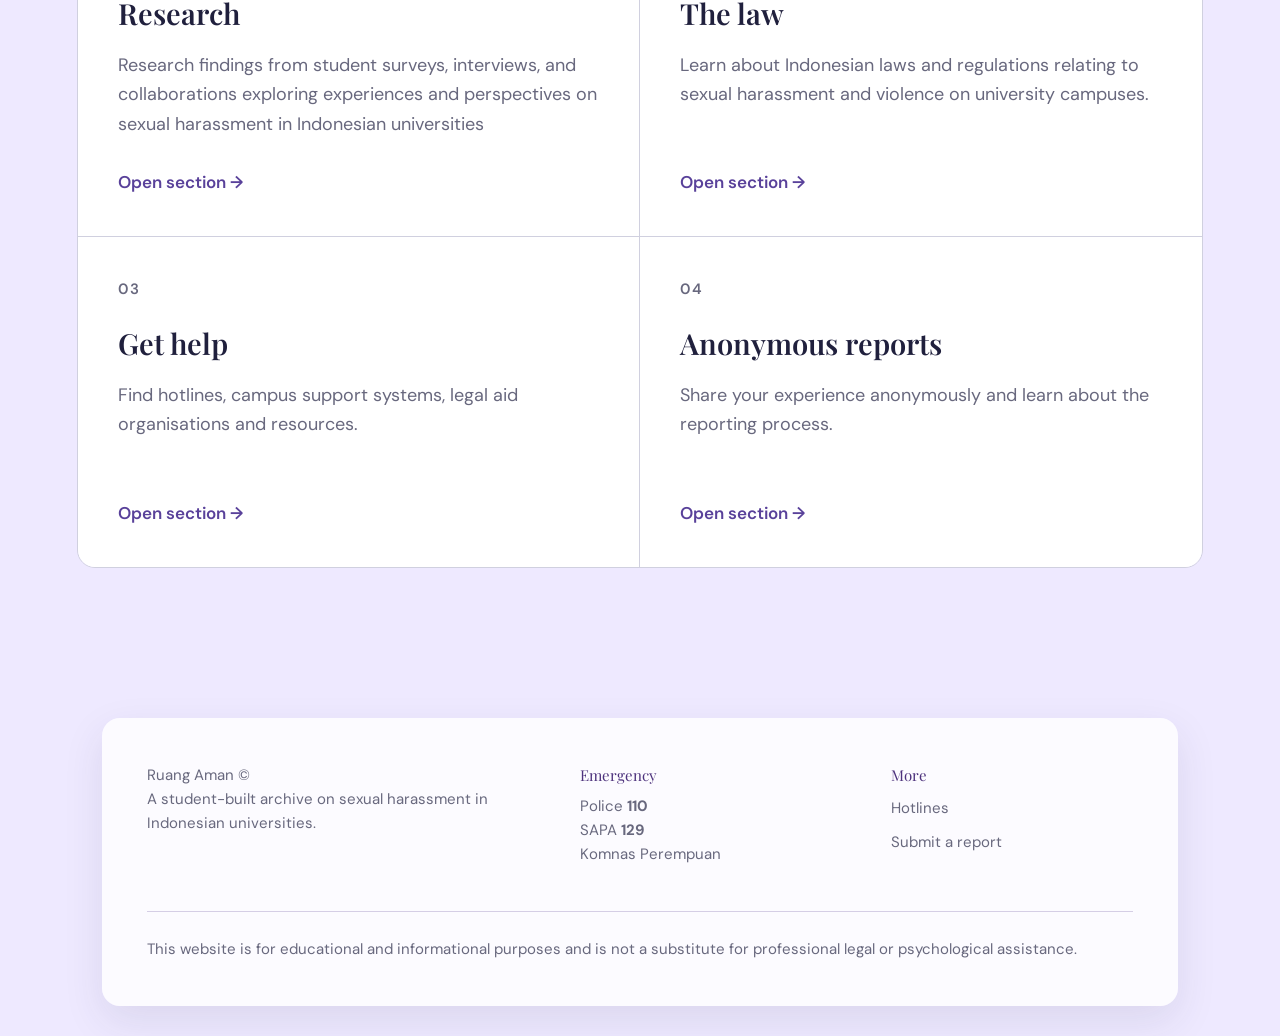
==== commit 275071d9: "finalize trasation research question" ====
--- a/index.html
+++ b/index.html
@@ -313,7 +313,7 @@
             RESEARCH QUESTION
         </span>
 
-        <h1 data-i18n="research.question.">
+        <h1 data-i18n="research.question.html">
             To What Extent Do Indonesian Laws Protect
             University Students?
         </h1>
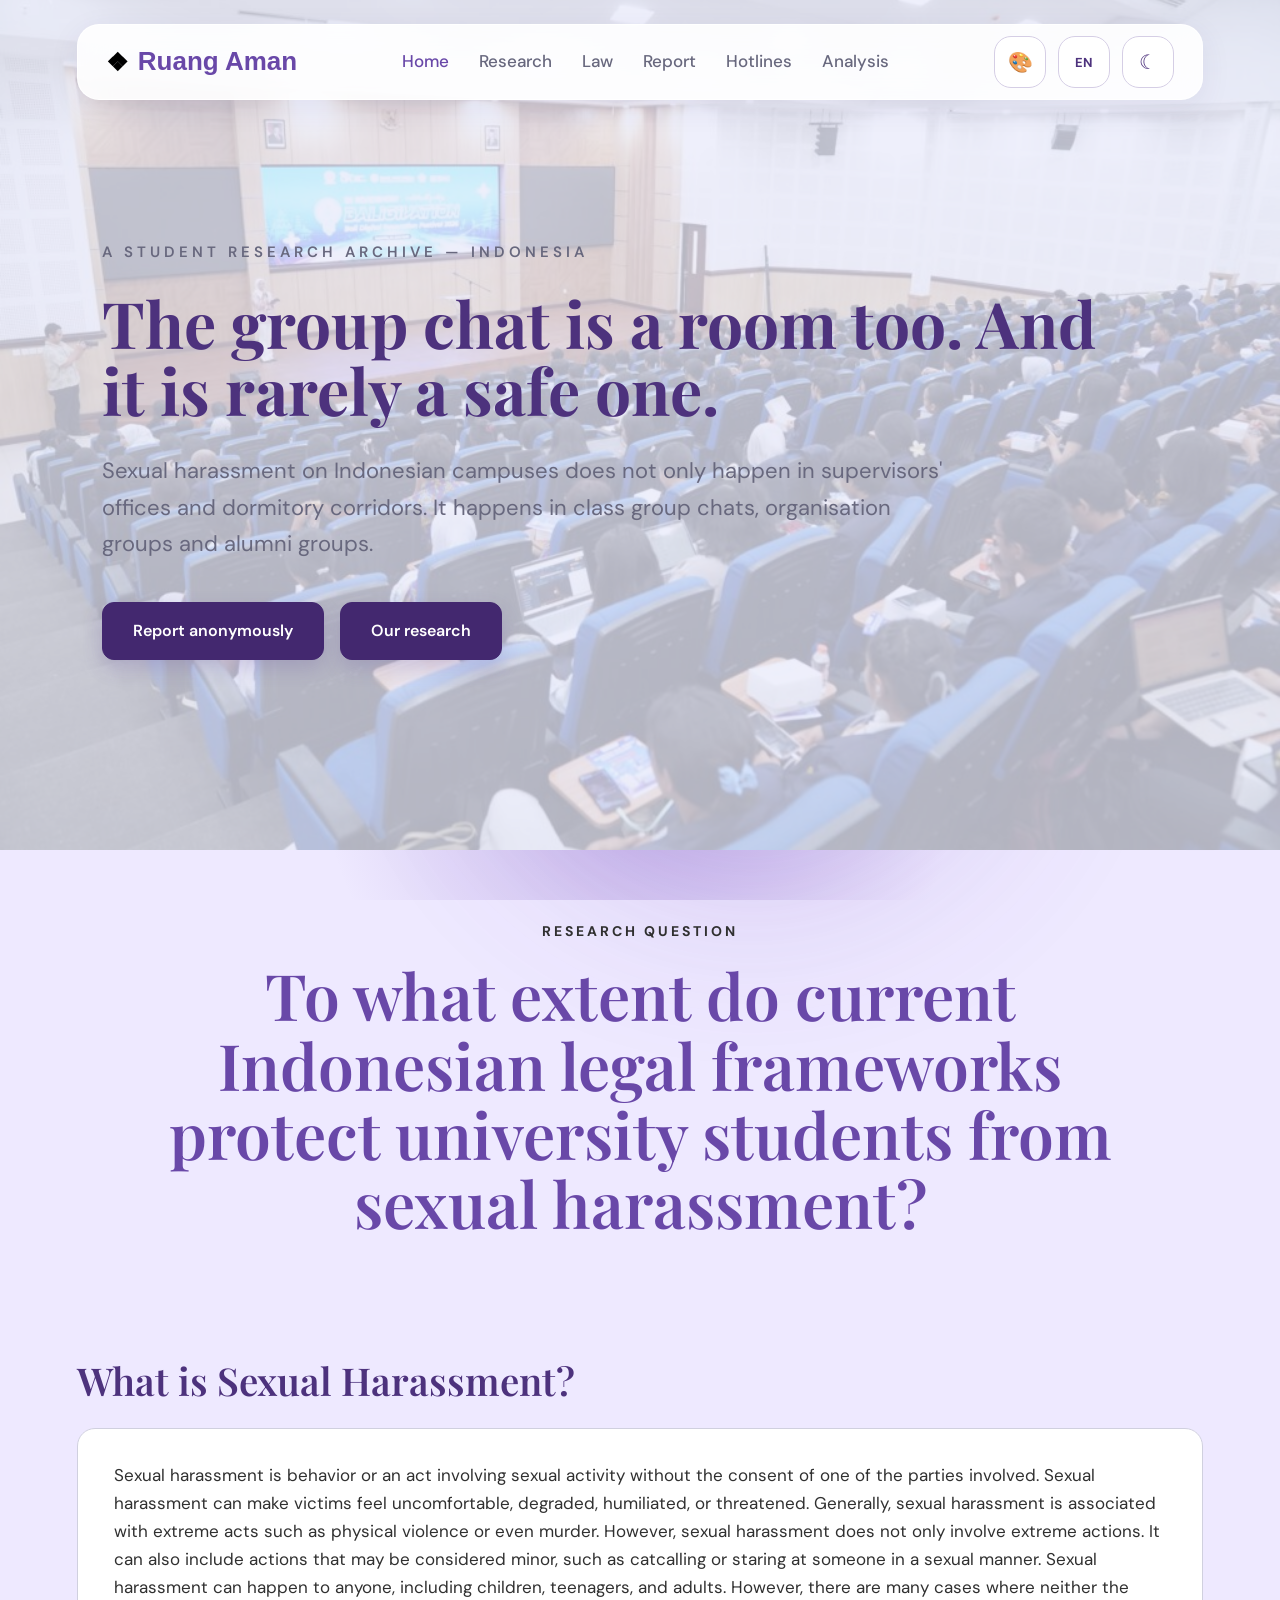
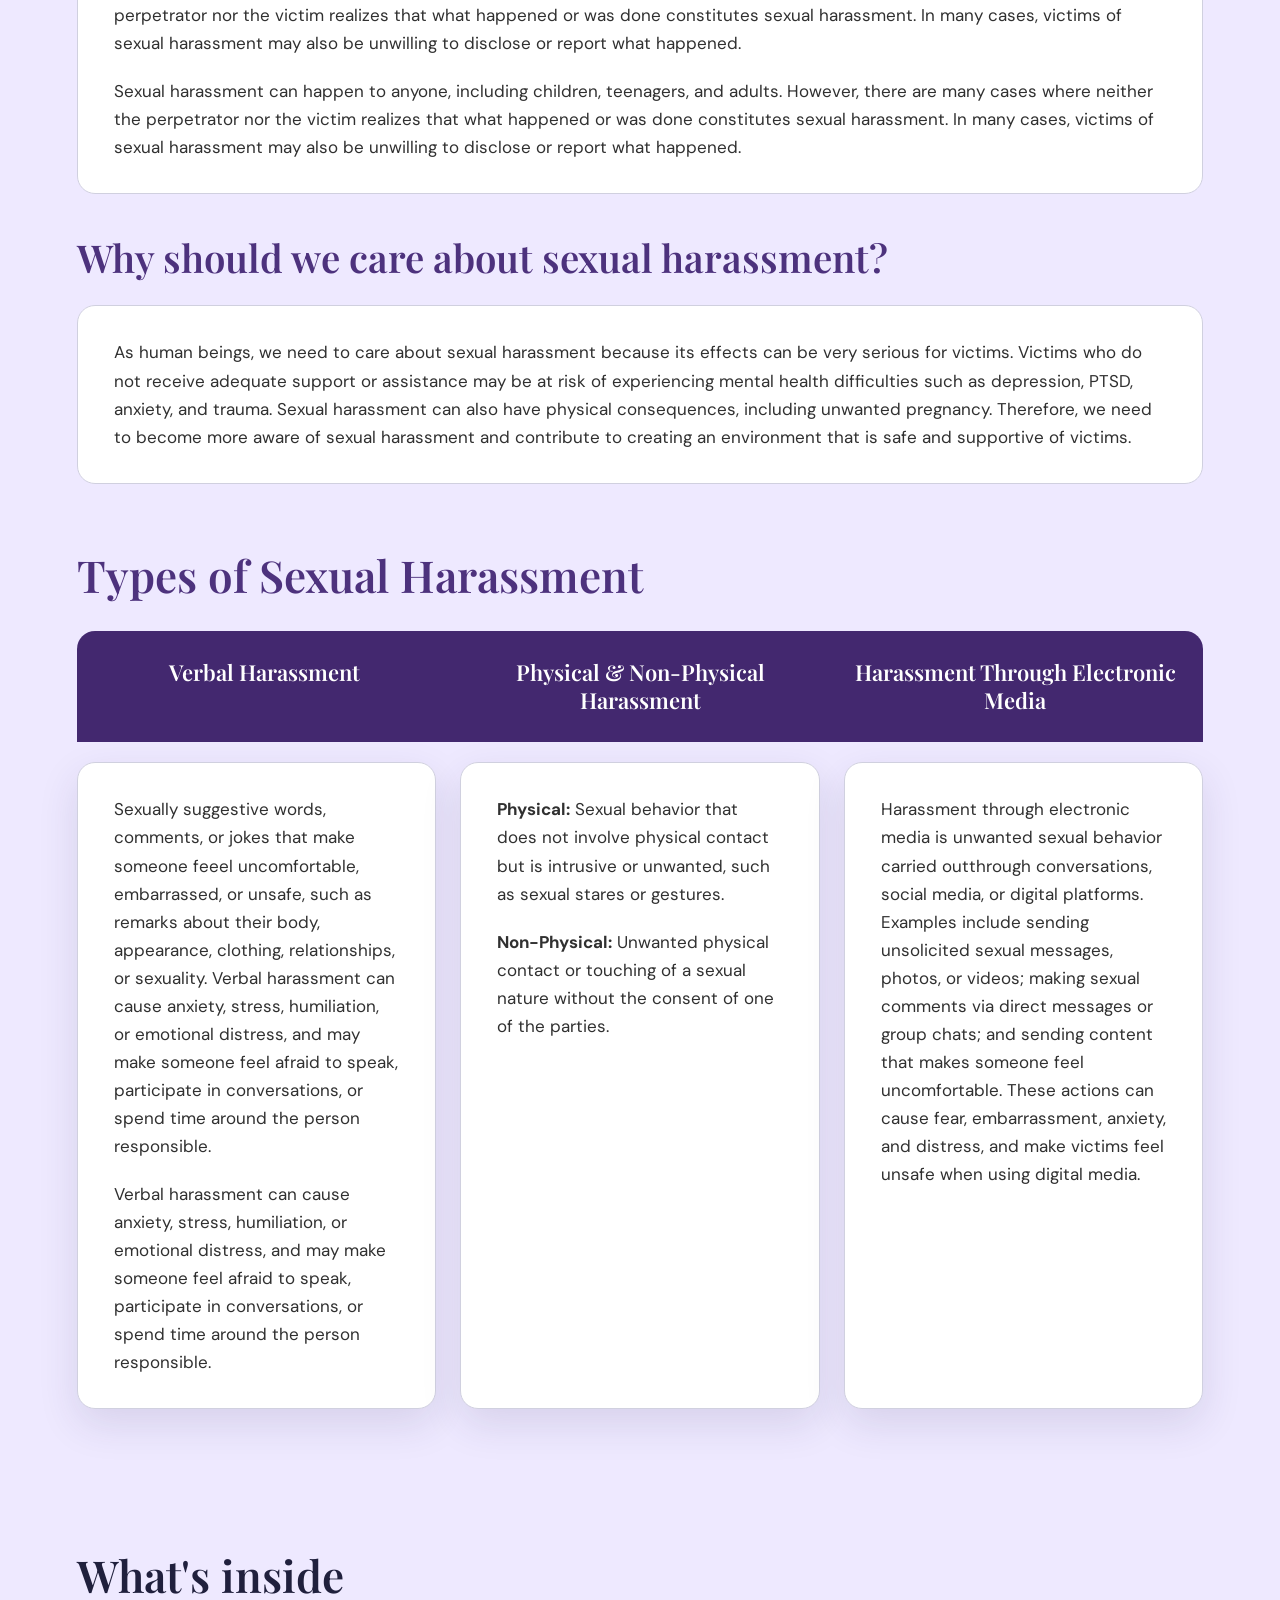
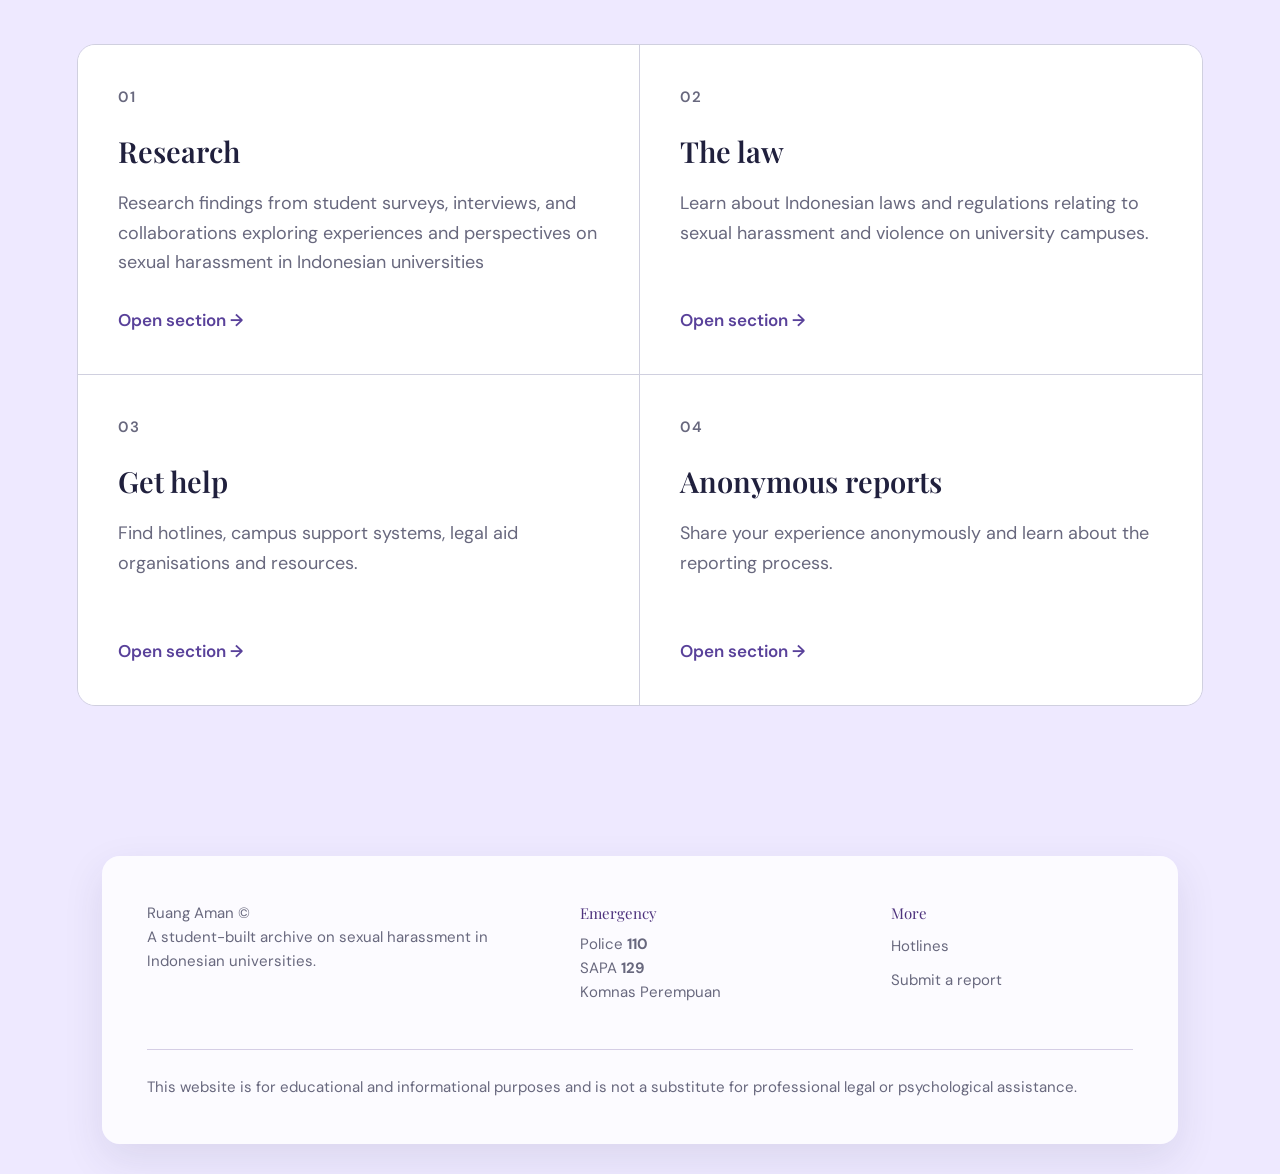
==== commit c0cea8f1: "final" ====
--- a/index.html
+++ b/index.html
@@ -314,8 +314,7 @@
         </span>
 
         <h1 data-i18n="research.question.html">
-            To What Extent Do Indonesian Laws Protect
-            University Students?
+            To what extent do current Indonesian legal frameworks protect university students from sexual harassment?
         </h1>
 
     </div>
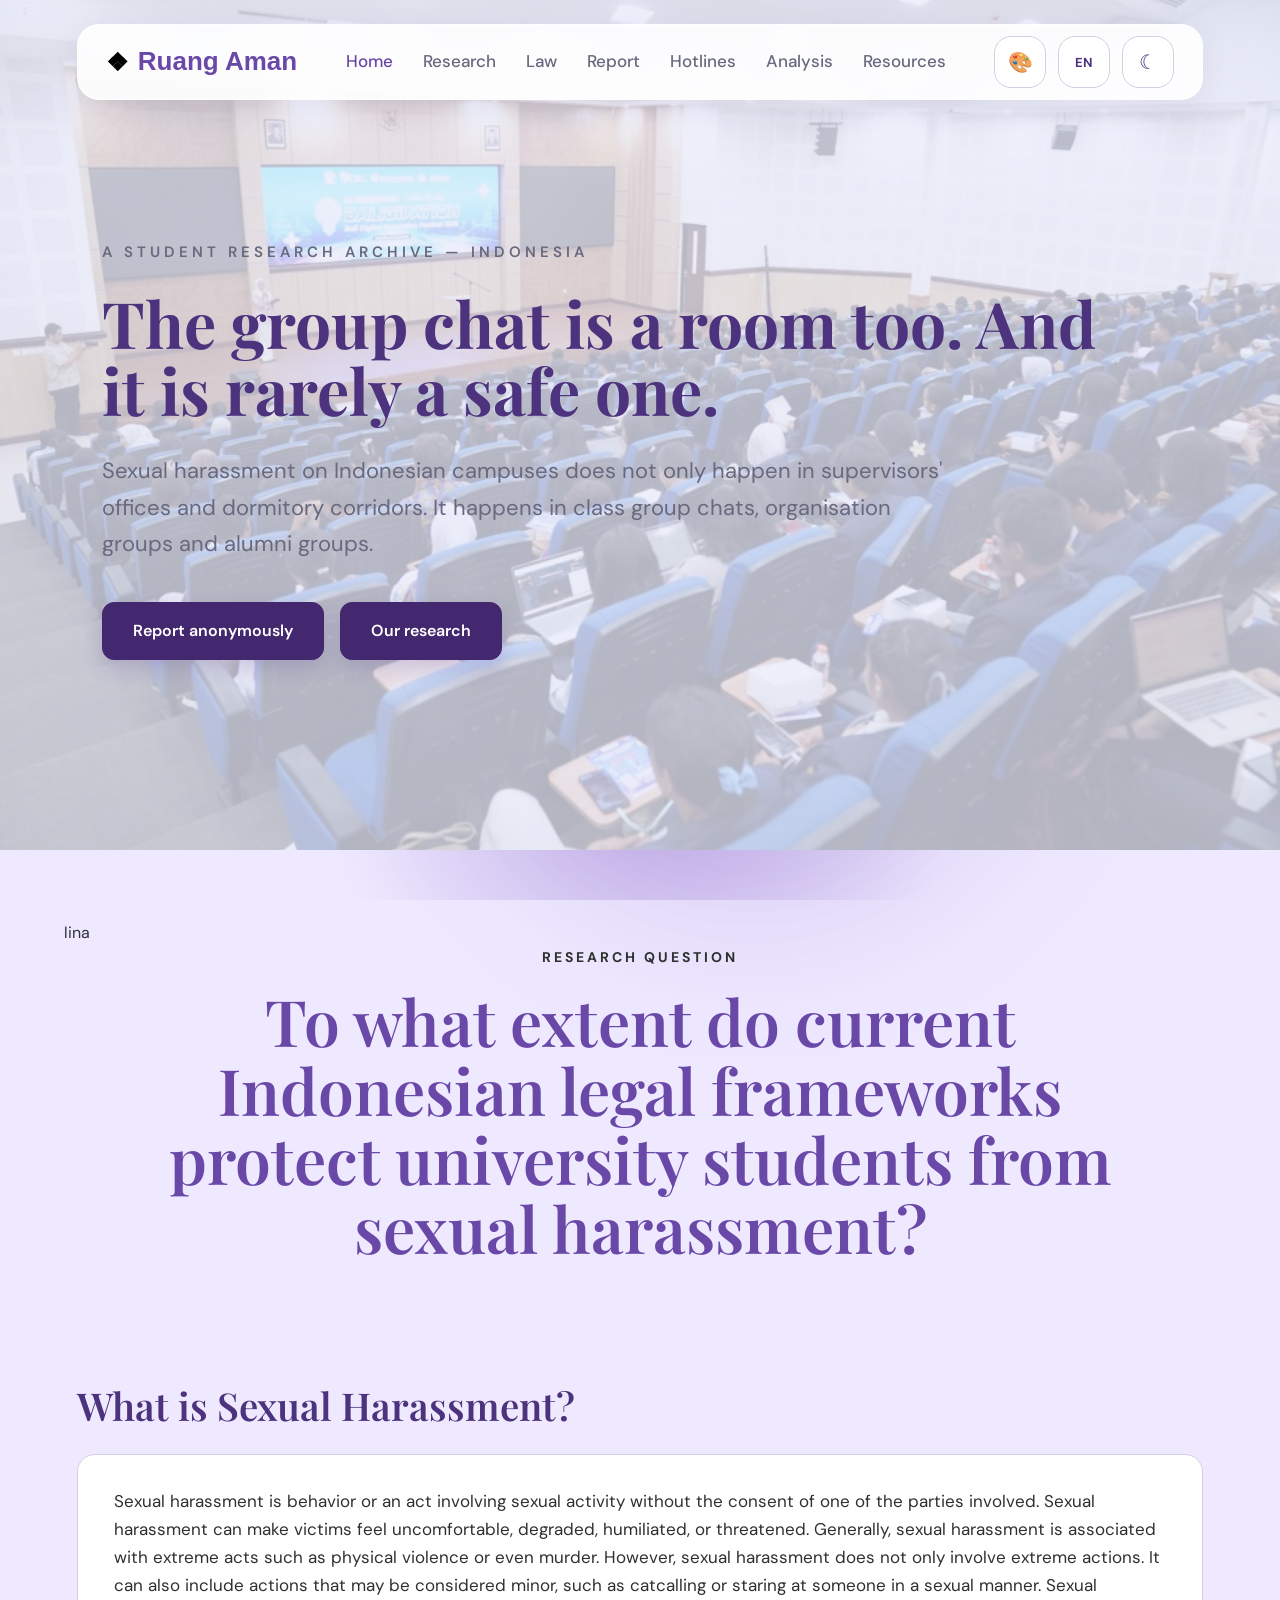
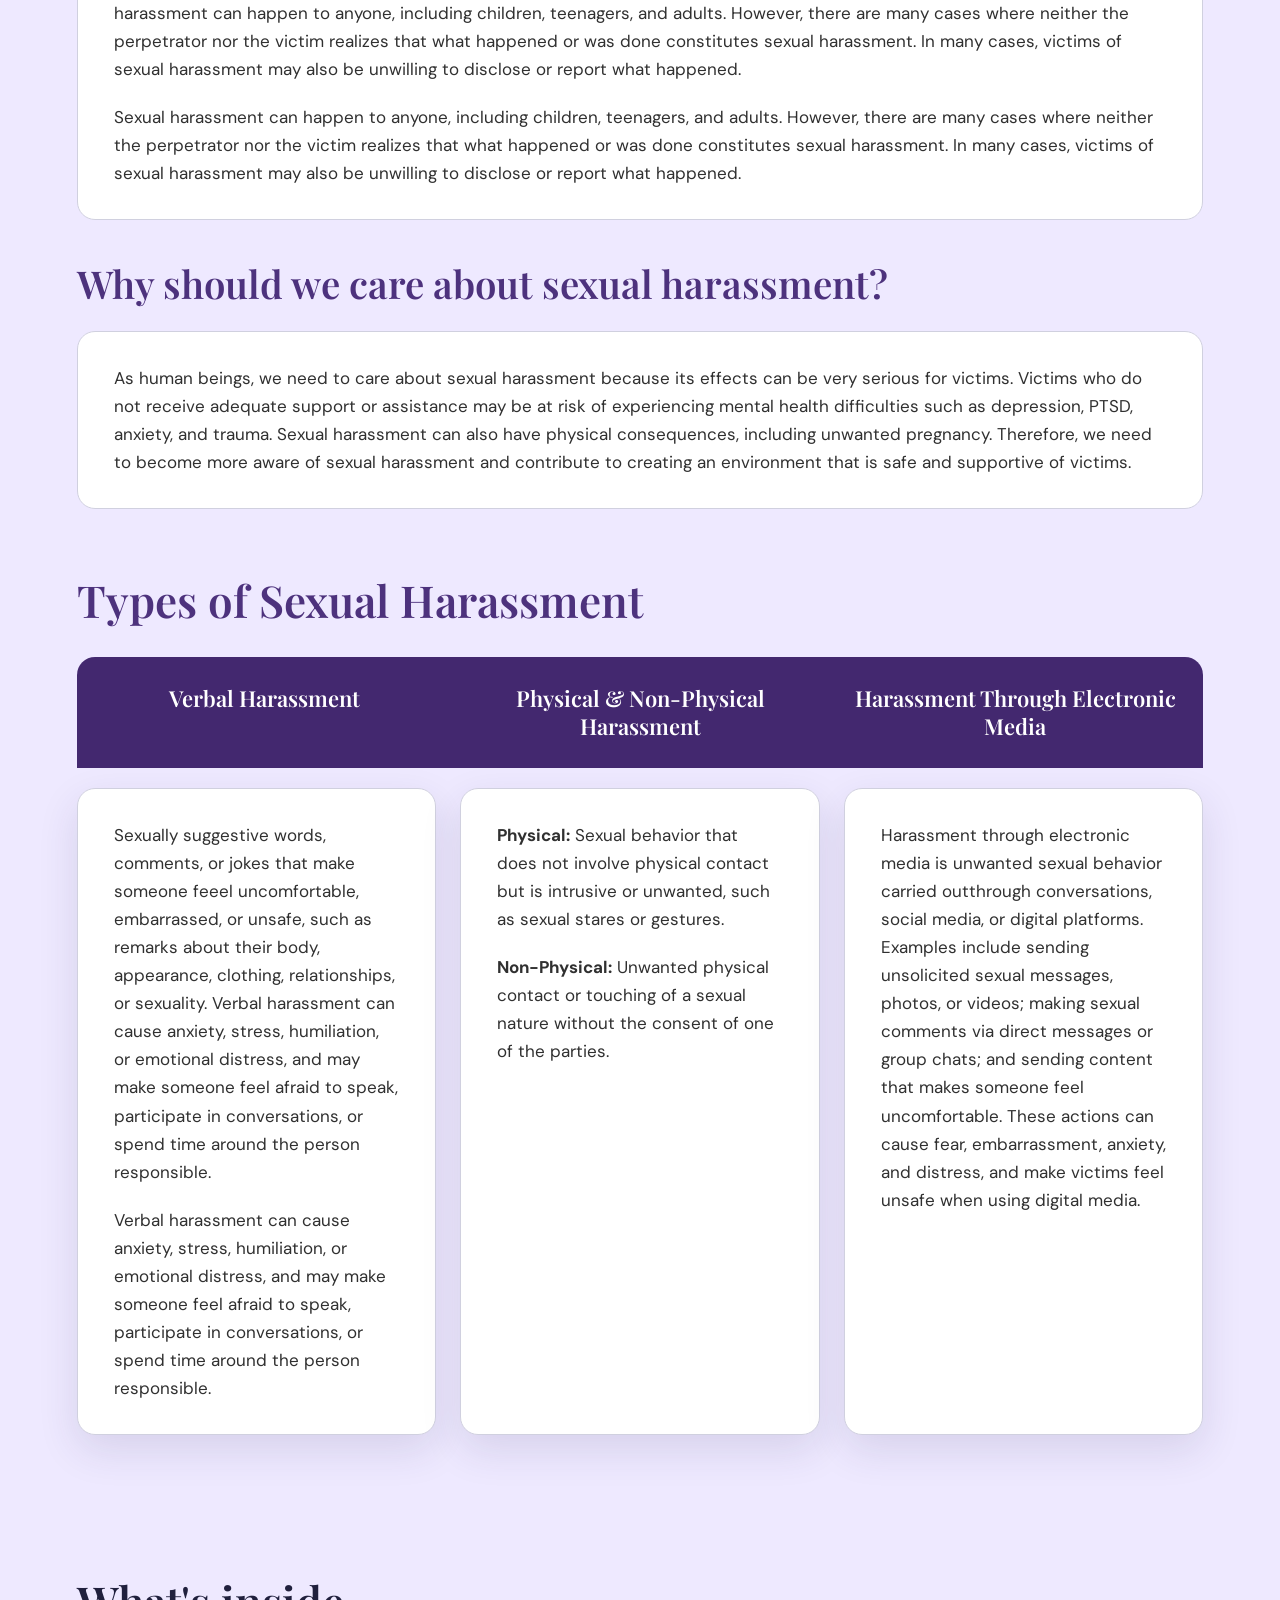
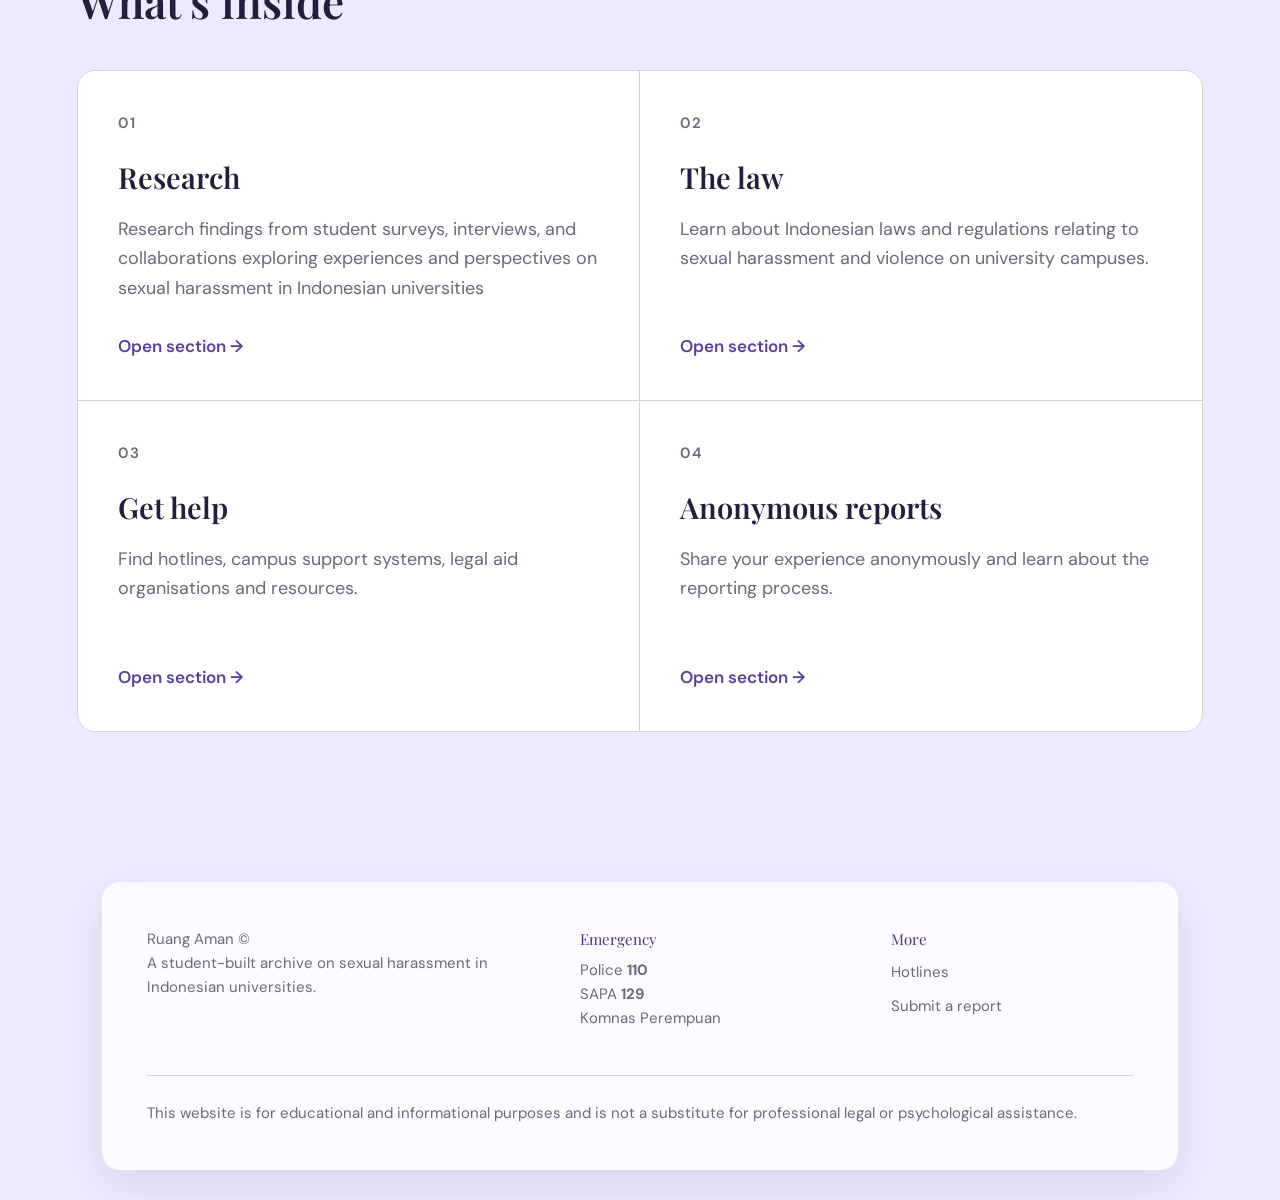
==== commit e93d7d6c: "resources.html" ====
--- a/index.html
+++ b/index.html
@@ -93,6 +93,10 @@
 
              <a href="analysis.html" data-i18n="nav.analysis">
             Analysis
+             </a>
+
+             <a href="resources.html" data-i18n="nav.resourcs">
+            Resources
              </a>
 
         </nav>
@@ -305,7 +309,7 @@
      RESEARCH QUESTION
 ====================================================== -->
 
-<section class="home-research-question">
+<section class="home-research-question">lina
 
     <div class="home-research-question-container">
 
--- a/style.css
+++ b/style.css
@@ -4499,3 +4499,234 @@
         font-size: 21px;
     }
 }
+
+
+/* =========================================
+   RESOURCES PAGE
+========================================= */
+
+.resources-page {
+    width: 100%;
+    min-height: 80vh;
+    padding: 55px 5% 85px;
+}
+
+
+/* PAGE INTRO */
+
+.resources-intro {
+    margin: 0 auto 30px;
+    max-width: 1500px;
+}
+
+.resources-intro h1 {
+    font-family: 'Playfair Display', serif;
+    font-size: clamp(2.5rem, 5vw, 4rem);
+    font-weight: 700;
+    line-height: 1.15;
+    margin: 0 0 8px;
+
+    color: var(--primary-color, #873b5c);
+}
+
+.resources-intro p {
+    font-family: 'DM Sans', sans-serif;
+    font-size: clamp(1.05rem, 2vw, 1.5rem);
+    font-weight: 400;
+
+    margin: 0;
+    color: var(--text-color, #252525);
+}
+
+
+/* MAIN WHITE CONTAINER */
+
+.resources-container {
+    max-width: 1500px;
+    margin: 0 auto;
+
+    padding: 38px 42px;
+
+    background: var(--card-background, #ffffff);
+
+    border: 1px solid var(--border-color, #454545);
+    border-radius: 23px;
+
+    box-shadow: 0 12px 35px rgba(50, 30, 45, 0.07);
+
+    transition:
+        background 0.3s ease,
+        border-color 0.3s ease,
+        box-shadow 0.3s ease;
+}
+
+
+/* RESOURCE CATEGORY */
+
+.resource-category {
+    margin-bottom: 38px;
+}
+
+.resource-category:last-child {
+    margin-bottom: 0;
+}
+
+.resource-category h2 {
+    font-family: 'Playfair Display', serif;
+    font-size: clamp(1.3rem, 2.2vw, 1.8rem);
+    font-weight: 600;
+
+    line-height: 1.35;
+
+    color: var(--primary-color, #873b5c);
+
+    margin: 0 0 19px;
+}
+
+
+/* SOURCE LIST */
+
+.resource-list {
+    display: flex;
+    flex-direction: column;
+    gap: 0;
+}
+
+
+/* INDIVIDUAL SOURCE */
+
+.resource-item {
+    padding: 17px 19px;
+
+    border-bottom: 1px solid var(--border-color, #e5d8de);
+
+    transition:
+        background 0.25s ease,
+        padding-left 0.25s ease;
+}
+
+.resource-item:first-child {
+    border-top: 1px solid var(--border-color, #e5d8de);
+}
+
+.resource-item:last-child {
+    border-bottom: none;
+}
+
+.resource-item:hover {
+    background: rgba(135, 59, 92, 0.045);
+    padding-left: 25px;
+}
+
+.resource-item p {
+    font-family: 'DM Sans', sans-serif;
+    font-size: 0.98rem;
+    font-weight: 400;
+
+    line-height: 1.85;
+
+    color: var(--text-color, #333333);
+
+    margin: 0;
+
+    overflow-wrap: anywhere;
+}
+
+.resource-item em {
+    font-style: italic;
+}
+
+
+/* SOURCE LINKS */
+
+.resource-item a {
+    color: var(--primary-color, #873b5c);
+
+    text-decoration: underline;
+    text-decoration-thickness: 1px;
+    text-underline-offset: 3px;
+
+    transition: opacity 0.2s ease;
+}
+
+.resource-item a:hover {
+    opacity: 0.65;
+}
+
+
+/* =========================================
+   DARK MODE
+   Uses the site's existing dark-mode class.
+========================================= */
+
+body.dark-mode .resources-container {
+    background: var(--card-background, #242124);
+    border-color: var(--border-color, #555055);
+}
+
+body.dark-mode .resource-item:hover {
+    background: rgba(255, 255, 255, 0.045);
+}
+
+
+/* =========================================
+   RESPONSIVE DESIGN
+========================================= */
+
+@media (max-width: 768px) {
+
+    .resources-page {
+        padding: 38px 5% 60px;
+    }
+
+    .resources-intro {
+        margin-bottom: 23px;
+    }
+
+    .resources-container {
+        padding: 25px 20px;
+        border-radius: 18px;
+    }
+
+    .resource-category {
+        margin-bottom: 30px;
+    }
+
+    .resource-category h2 {
+        margin-bottom: 12px;
+    }
+
+    .resource-item {
+        padding: 15px 8px;
+    }
+
+    .resource-item:hover {
+        padding-left: 12px;
+    }
+
+    .resource-item p {
+        font-size: 0.91rem;
+        line-height: 1.8;
+    }
+
+}
+
+@media (max-width: 480px) {
+
+    .resources-page {
+        padding: 30px 4% 45px;
+    }
+
+    .resources-container {
+        padding: 21px 15px;
+    }
+
+    .resources-intro h1 {
+        font-size: 2.35rem;
+    }
+
+    .resource-category h2 {
+        font-size: 1.25rem;
+    }
+
+}
